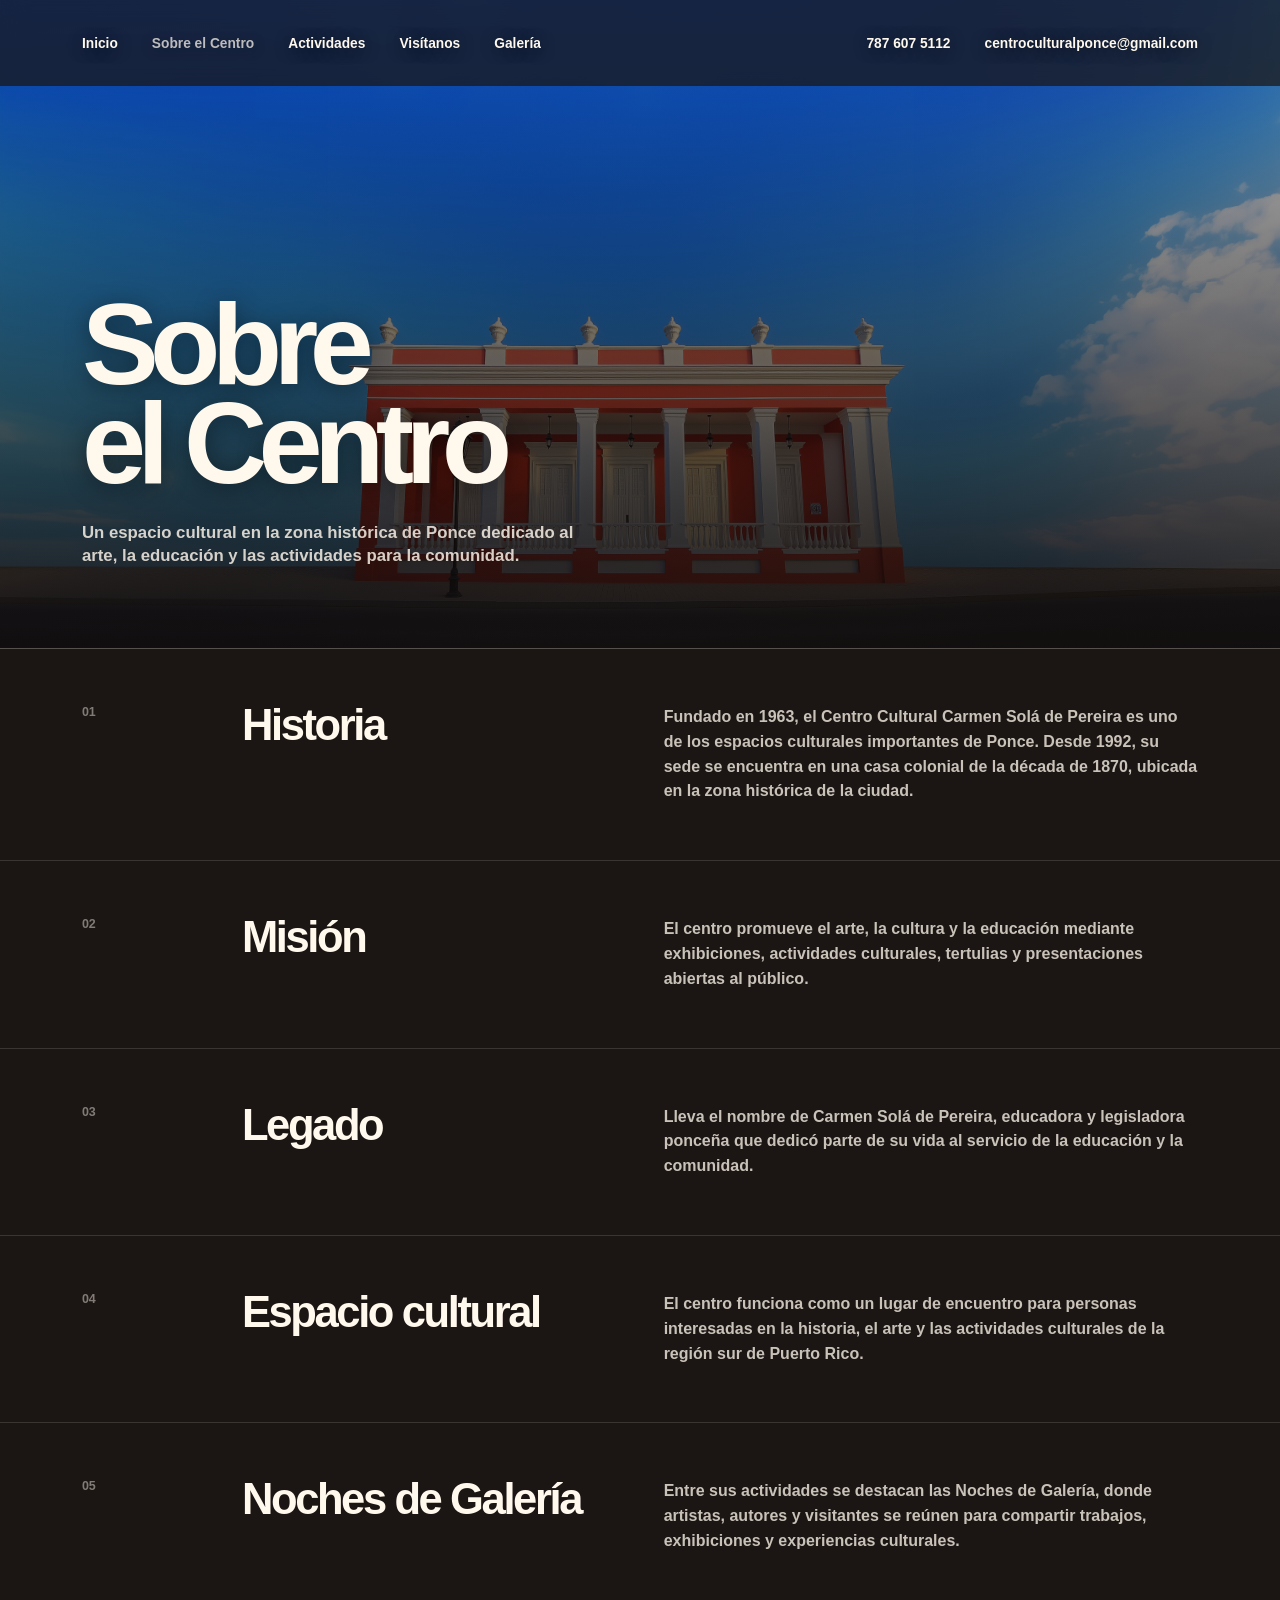
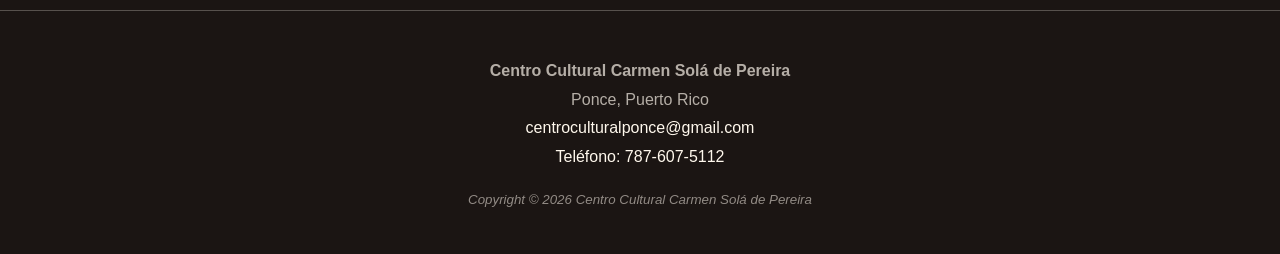
==== propuesta/historia.html @ 2a44984f "Add files via upload" ====
<!DOCTYPE html>
<!-- Nombre: Radamés Padilla -->
<!-- Fecha: 4/19/26 -->
<!-- Descripción: Página sobre el Centro Cultural Carmen Solá de Pereira. -->
<html lang="es">

<head>
    <meta charset="utf-8">
    <meta name="viewport" content="width=device-width, initial-scale=1">
    <title>Sobre el Centro | Centro Cultural Carmen Solá de Pereira</title>
    <link rel="stylesheet" href="config.css">
</head>

<body class="pagina-secundaria">
    <header>
        <nav class="menu-izquierdo" aria-label="Navegación principal">
            <a href="index.html">Inicio</a>
            <a href="historia.html" class="active">Sobre el Centro</a>
            <a href="actividades.html">Actividades</a>
            <a href="visitanos.html">Visítanos</a>
            <a href="galeria.html">Galería</a>
        </nav>

        <div class="nombre-header">
            Centro Cultural Carmen Solá de Pereira
        </div>

        <div class="menu-derecho">
            <a href="tel:+17876075112">787 607 5112</a>
            <a href="mailto:centroculturalponce@gmail.com">centroculturalponce@gmail.com</a>
        </div>

        <button class="boton-menu" id="boton-menu" aria-label="Abrir menú">
            Menu
        </button>

        <div class="menu-movil" id="menu-movil">
            <a href="index.html">Inicio</a>
            <a href="historia.html">Sobre el Centro</a>
            <a href="actividades.html">Actividades</a>
            <a href="visitanos.html">Visítanos</a>
            <a href="galeria.html">Galería</a>
            <a href="contacto.html">Contacto</a>
        </div>
    </header>

    <main>
        <section class="pagina-hero">
            <h1>Sobre<br>el Centro</h1>

            <p>
                Un espacio cultural en la zona histórica de Ponce dedicado al arte,
                la educación y las actividades para la comunidad.
            </p>
        </section>

        <section class="contenido-historia">
            <article class="bloque-historia">
                <span>01</span>
                <h2>Historia</h2>
                <p>
                    Fundado en 1963, el Centro Cultural Carmen Solá de Pereira es uno de los espacios culturales
                    importantes de Ponce. Desde 1992, su sede se encuentra en una casa colonial de la década de 1870,
                    ubicada en la zona histórica de la ciudad.
                </p>
            </article>

            <article class="bloque-historia">
                <span>02</span>
                <h2>Misión</h2>
                <p>
                    El centro promueve el arte, la cultura y la educación mediante exhibiciones, actividades culturales,
                    tertulias y presentaciones abiertas al público.
                </p>
            </article>

            <article class="bloque-historia">
                <span>03</span>
                <h2>Legado</h2>
                <p>
                    Lleva el nombre de Carmen Solá de Pereira, educadora y legisladora ponceña que dedicó parte de su
                    vida al servicio de la educación y la comunidad.
                </p>
            </article>

            <article class="bloque-historia">
                <span>04</span>
                <h2>Espacio cultural</h2>
                <p>
                    El centro funciona como un lugar de encuentro para personas interesadas en la historia, el arte y
                    las actividades culturales de la región sur de Puerto Rico.
                </p>
            </article>

            <article class="bloque-historia">
                <span>05</span>
                <h2>Noches de Galería</h2>
                <p>
                    Entre sus actividades se destacan las Noches de Galería, donde artistas, autores y visitantes se
                    reúnen para compartir trabajos, exhibiciones y experiencias culturales.
                </p>
            </article>
        </section>
    </main>

    <footer class="footer-interior">
        <address>
            <strong>Centro Cultural Carmen Solá de Pereira</strong><br>
            Ponce, Puerto Rico<br>
            <a href="mailto:centroculturalponce@gmail.com">centroculturalponce@gmail.com</a><br>
            <a href="tel:+17876075112">Teléfono: 787-607-5112</a>
        </address>

        <small><i>Copyright &copy; 2026 Centro Cultural Carmen Solá de Pereira</i></small>
    </footer>

    <script>
        const botonMenu = document.getElementById("boton-menu");
        const menuMovil = document.getElementById("menu-movil");

        botonMenu.addEventListener("click", function () {
            menuMovil.classList.toggle("abierto");

            if (menuMovil.classList.contains("abierto")) {
                botonMenu.textContent = "Cerrar";
                botonMenu.setAttribute("aria-label", "Cerrar menú");
            } else {
                botonMenu.textContent = "Menu";
                botonMenu.setAttribute("aria-label", "Abrir menú");
            }
        });
    </script>
</body>

</html>
---- propuesta/config.css ----
html {
    width: 100%;
    min-height: 100%;
    margin: 0;
    overflow-x: hidden;
}

body {
    width: 100%;
    min-height: 100%;
    margin: 0;
    font-family: Arial, Helvetica, sans-serif;
    color: #fff8ed;
    background: #1b1513;
    overflow-x: hidden;
}

body:not(.pagina-secundaria) {
    height: 100%;
    overflow: hidden;
}

* {
    box-sizing: border-box;
}

/* HEADER */

header {
    position: fixed;
    top: 0;
    left: 0;
    z-index: 20;
    width: 100%;
    height: 86px;
    display: flex;
    align-items: center;
    justify-content: space-between;
    padding: 0 6.4%;
    background: transparent;
}

.menu-izquierdo,
.menu-derecho {
    display: flex;
    align-items: center;
    gap: 34px;
}

header a {
    color: #fff8ed;
    font-size: 0.86rem;
    font-weight: 900;
    text-decoration: none;
    text-shadow: 0 2px 14px rgba(0, 0, 0, 0.55);
}

header a:hover,
header a.active {
    opacity: 0.72;
}

/* Nombre del centro */
.nombre-header {
    display: none;
}

.boton-menu {
    display: none;
}

.menu-movil {
    display: none;
}

/* HERO INDEX */

.hero {
    position: relative;
    width: 100vw;
    height: 100vh;
    overflow: hidden;

    background-image:
        linear-gradient(to right,
            rgba(15, 11, 10, 0.48),
            rgba(15, 11, 10, 0.08),
            rgba(15, 11, 10, 0.55)),
        linear-gradient(to bottom,
            rgba(15, 11, 10, 0.15),
            rgba(15, 11, 10, 0.12)),
        url("assets/centrotest.png");

    background-repeat: no-repeat;
    background-size: cover;
    background-position: center center;
}

/* TÍTULOS GRANDES */

.titulo-izquierdo,
.titulo-derecho {
    position: absolute;
    z-index: 5;
}

.titulo-izquierdo {
    top: 22%;
    left: 6.3%;
    max-width: 58vw;
}

.titulo-derecho {
    right: 5.8%;
    bottom: 23%;
}

.titulo-izquierdo h1,
.titulo-derecho h2 {
    margin: 0;
    font-size: clamp(4.8rem, 8.3vw, 9rem);
    font-weight: 900;
    line-height: 0.86;
    letter-spacing: -0.075em;
    color: #fff8ed;
    text-shadow: 0 4px 24px rgba(0, 0, 0, 0.42);
}

.titulo-izquierdo h1 {
    font-size: clamp(3.4rem, 6.2vw, 7rem);
}

/* TEXTO INFERIOR IZQUIERDO */

.info-izquierda {
    position: absolute;
    left: 6.3%;
    bottom: 10.5%;
    z-index: 5;
    max-width: 330px;
}

.info-izquierda h3 {
    margin: 0;
    font-size: clamp(1.5rem, 2vw, 2rem);
    font-weight: 900;
    line-height: 0.95;
    color: #fff8ed;
    text-shadow: 0 3px 18px rgba(0, 0, 0, 0.48);
}

.linea-corta {
    width: 34px;
    height: 2px;
    margin: 28px 0 24px;
    background: #fff8ed;
}

.info-izquierda p {
    margin: 0;
    font-size: 0.92rem;
    font-weight: 800;
    line-height: 1.32;
    color: #fff8ed;
    text-shadow: 0 3px 18px rgba(0, 0, 0, 0.52);
}

/* TEXTO CENTRAL */

.centro-logo {
    position: absolute;
    top: 52%;
    left: 50%;
    z-index: 4;
    transform: translate(-50%, -50%);
    width: 100%;
    text-align: center;
    font-size: clamp(1.6rem, 2.4vw, 2.6rem);
    font-weight: 400;
    letter-spacing: 0.06em;
    color: rgba(255, 248, 237, 0.78);
    text-shadow: 0 3px 18px rgba(0, 0, 0, 0.36);
}

/* BOTÓN */

.boton-hero {
    position: absolute;
    left: 50%;
    bottom: 4.6%;
    z-index: 6;
    transform: translateX(-50%);
    padding: 15px 31px;
    font-size: 0.92rem;
    font-weight: 900;
    color: #241b19;
    background: #fff8ed;
    border-radius: 999px;
    text-decoration: none;
    box-shadow: 0 8px 28px rgba(0, 0, 0, 0.32);
    white-space: nowrap;
}

.boton-hero:hover {
    background: #e8dbc3;
}

/* PARTE INFERIOR DERECHA */

.scroll-falso {
    position: absolute;
    right: 23%;
    bottom: 9%;
    z-index: 5;
    display: flex;
    align-items: center;
    gap: 12px;
}

.scroll-falso::before {
    content: "";
    position: absolute;
    top: -26px;
    left: 0;
    width: 345px;
    height: 1px;
    background: rgba(255, 248, 237, 0.82);
}

.scroll-falso span {
    font-size: 1.2rem;
    font-weight: 900;
}

.scroll-falso p,
.texto-final {
    margin: 0;
    font-size: 0.72rem;
    font-weight: 900;
    letter-spacing: 0.02em;
    color: #fff8ed;
    text-shadow: 0 3px 14px rgba(0, 0, 0, 0.5);
}

.texto-final {
    position: absolute;
    right: 6%;
    bottom: 9%;
    z-index: 5;
}

/* PÁGINAS INTERIORES */

body.pagina-secundaria {
    height: auto;
    min-height: 100%;
    overflow-x: hidden;
    overflow-y: auto;
    background: #1b1513;
}

body.pagina-secundaria header {
    background: rgba(27, 21, 19, 0.72);
    backdrop-filter: blur(12px);
}

body.pagina-secundaria main {
    min-height: 100vh;
}

.pagina-hero {
    min-height: 72vh;
    padding: 150px 6.4% 80px;
    display: flex;
    flex-direction: column;
    justify-content: flex-end;

    background-image:
        linear-gradient(to bottom,
            rgba(15, 11, 10, 0.25),
            rgba(15, 11, 10, 0.92)),
        url("assets/centrotest.png");

    background-repeat: no-repeat;
    background-size: cover;
    background-position: center center;
}

.etiqueta-pagina {
    margin: 0 0 18px;
    font-size: 0.8rem;
    font-weight: 900;
    letter-spacing: 0.16em;
    text-transform: uppercase;
    color: rgba(255, 248, 237, 0.72);
}

.pagina-hero h1 {
    max-width: 900px;
    margin: 0;
    font-size: clamp(4rem, 9vw, 9rem);
    font-weight: 900;
    line-height: 0.86;
    letter-spacing: -0.075em;
    color: #fff8ed;
    text-shadow: 0 4px 24px rgba(0, 0, 0, 0.42);
}

.pagina-hero p {
    max-width: 520px;
    margin: 28px 0 0;
    font-size: 1.05rem;
    font-weight: 700;
    line-height: 1.4;
    color: rgba(255, 248, 237, 0.82);
}

/* CONTENIDO HISTORIA */

.contenido-historia {
    display: grid;
    grid-template-columns: 1fr;
    gap: 1px;
    background: rgba(255, 248, 237, 0.14);
    border-top: 1px solid rgba(255, 248, 237, 0.14);
    border-bottom: 1px solid rgba(255, 248, 237, 0.14);
}

.bloque-historia {
    display: grid;
    grid-template-columns: 120px 1fr 1.4fr;
    gap: 40px;
    padding: 56px 6.4%;
    background: #1b1513;
}

.bloque-historia span {
    font-size: 0.78rem;
    font-weight: 900;
    color: rgba(255, 248, 237, 0.45);
}

.bloque-historia h2 {
    margin: 0;
    font-size: clamp(2rem, 3.4vw, 4rem);
    font-weight: 900;
    line-height: 0.92;
    letter-spacing: -0.055em;
    color: #fff8ed;
}

.bloque-historia p {
    max-width: 650px;
    margin: 0;
    font-size: 1rem;
    font-weight: 650;
    line-height: 1.55;
    color: rgba(255, 248, 237, 0.76);
}

/* FOOTER */

.footer-interior {
    padding: 46px 6.4%;
    text-align: center;
    color: rgba(255, 248, 237, 0.68);
    background: #1b1513;
}

.footer-interior address {
    margin-bottom: 18px;
    font-style: normal;
    line-height: 1.8;
}

.footer-interior a {
    color: #fff8ed;
    text-decoration: none;
}

.footer-interior a:hover {
    opacity: 0.72;
}

.footer-interior small {
    color: rgba(255, 248, 237, 0.52);
}

/* TABLET */

@media (max-width: 1024px) {
    header {
        height: 76px;
        padding: 0 6%;
        justify-content: flex-end;
    }

    .menu-izquierdo,
    .menu-derecho {
        display: none;
    }

    body.pagina-secundaria .nombre-header {
        display: block;
        position: absolute;
        left: 6%;
        transform: none;
        max-width: 55vw;
        text-align: left;
        font-size: 0.72rem;
        font-weight: 900;
        line-height: 1.1;
        letter-spacing: 0.04em;
        text-transform: uppercase;
        color: #fff8ed;
        text-shadow: 0 2px 14px rgba(0, 0, 0, 0.55);
        white-space: normal;
        z-index: 25;
    }

    .boton-menu {
        display: flex;
        align-items: center;
        justify-content: center;
        width: auto;
        min-width: 76px;
        height: 48px;
        padding: 0 18px;
        font-size: 0.78rem;
        font-weight: 900;
        letter-spacing: 0.04em;
        text-transform: uppercase;
        color: #fff8ed;
        background: rgba(35, 26, 25, 0.32);
        border: 1px solid rgba(255, 248, 237, 0.25);
        border-radius: 999px;
        cursor: pointer;
        backdrop-filter: blur(8px);
    }

    .menu-movil {
        position: absolute;
        top: 76px;
        right: 6%;
        z-index: 30;
        width: 230px;
        padding: 18px;
        display: none;
        flex-direction: column;
        gap: 14px;
        background: rgba(35, 26, 25, 0.86);
        border: 1px solid rgba(255, 248, 237, 0.22);
        border-radius: 18px;
        backdrop-filter: blur(12px);
        box-shadow: 0 12px 32px rgba(0, 0, 0, 0.35);
    }

    .menu-movil a {
        color: #fff8ed;
        font-size: 0.9rem;
        font-weight: 800;
        text-decoration: none;
    }

    .menu-movil a:hover {
        opacity: 0.72;
    }

    .menu-movil.abierto {
        display: flex;
    }

    .hero {
        height: 100vh;
        min-height: 760px;
        background-size: cover;
        background-position: center center;
    }

    .titulo-izquierdo {
        top: 18%;
        left: 7%;
        max-width: 72vw;
    }

    .titulo-derecho {
        right: 6%;
        bottom: 29%;
    }

    .titulo-izquierdo h1 {
        font-size: clamp(2.9rem, 7.2vw, 5.8rem);
        line-height: 0.88;
        letter-spacing: -0.065em;
    }

    .titulo-derecho h2 {
        font-size: clamp(4.2rem, 10vw, 7.2rem);
        line-height: 0.86;
        letter-spacing: -0.075em;
    }

    .info-izquierda,
    .scroll-falso,
    .texto-final {
        display: none;
    }

    .centro-logo {
        top: 50%;
        font-size: clamp(1.5rem, 3vw, 2.2rem);
    }

    .boton-hero {
        bottom: 5%;
        padding: 14px 28px;
        font-size: 0.9rem;
    }

    .pagina-hero {
        min-height: 68vh;
        padding: 130px 6% 70px;
    }

    .bloque-historia {
        grid-template-columns: 80px 1fr;
        gap: 28px;
        padding: 48px 6%;
    }

    .bloque-historia p {
        grid-column: 2;
    }
}

/* MOBILE */

@media (max-width: 768px) {
    header {
        height: 74px;
        padding: 0 6%;
        justify-content: flex-end;
    }

    body.pagina-secundaria .nombre-header {
        max-width: 56vw;
        font-size: 0.66rem;
        line-height: 1.1;
    }

    .boton-menu {
        min-width: 72px;
        height: 46px;
        padding: 0 16px;
        font-size: 0.74rem;
        border-radius: 999px;
    }

    .menu-movil {
        top: 74px;
        right: 6%;
        width: 220px;
    }

    .hero {
        height: 100vh;
        min-height: 100vh;
        background-size: cover;
        background-position: center center;
    }

    .titulo-izquierdo {
        top: 16%;
        left: 6%;
        max-width: 86vw;
    }

    .titulo-derecho {
        right: 5%;
        bottom: 27%;
        text-align: right;
    }

    .titulo-izquierdo h1 {
        font-size: clamp(2.1rem, 10.5vw, 4.4rem);
        line-height: 0.9;
        letter-spacing: -0.055em;
    }

    .titulo-derecho h2 {
        font-size: clamp(4rem, 16vw, 6.4rem);
        line-height: 0.86;
        letter-spacing: -0.075em;
    }

    .centro-logo {
        top: 49%;
        left: 50%;
        width: 100%;
        text-align: center;
        font-size: clamp(1.5rem, 7vw, 2.2rem);
        color: rgba(255, 248, 237, 0.78);
    }

    .boton-hero {
        bottom: 5%;
        padding: 14px 28px;
        font-size: 0.95rem;
    }

    .info-izquierda,
    .scroll-falso,
    .texto-final {
        display: none;
    }

    .pagina-hero {
        min-height: 62vh;
        padding: 110px 6% 56px;
    }

    .pagina-hero h1 {
        font-size: clamp(3.2rem, 15vw, 6rem);
    }

    .pagina-hero p {
        font-size: 0.95rem;
    }

    .bloque-historia {
        grid-template-columns: 1fr;
        gap: 14px;
        padding: 38px 6%;
    }

    .bloque-historia p {
        grid-column: auto;
        font-size: 0.92rem;
    }

    .bloque-historia h2 {
        font-size: clamp(2rem, 11vw, 3.4rem);
    }
}

/* MOBILE PEQUEÑO */

@media (max-width: 480px) {
    header {
        height: 70px;
        padding: 0 7%;
    }

    body.pagina-secundaria .nombre-header {
        max-width: 56vw;
        font-size: 0.6rem;
    }

    .boton-menu {
        min-width: 68px;
        height: 44px;
        padding: 0 14px;
        font-size: 0.7rem;
        border-radius: 999px;
    }

    .menu-movil {
        top: 70px;
        right: 7%;
        width: 210px;
    }

    .hero {
        background-size: cover;
        background-position: center center;
    }

    .titulo-izquierdo {
        top: 15%;
        left: 6%;
        max-width: 88vw;
    }

    .titulo-derecho {
        right: 5%;
        bottom: 28%;
    }

    .titulo-izquierdo h1 {
        font-size: clamp(1.75rem, 9.6vw, 3.4rem);
        line-height: 0.92;
        letter-spacing: -0.045em;
    }

    .titulo-derecho h2 {
        font-size: clamp(3.4rem, 16vw, 5.2rem);
        line-height: 0.86;
    }

    .centro-logo {
        top: 49%;
        font-size: clamp(1.25rem, 7vw, 1.9rem);
    }

    .boton-hero {
        bottom: 5%;
        padding: 13px 25px;
        font-size: 0.86rem;
    }

    .pagina-hero {
        min-height: 58vh;
        padding: 100px 7% 48px;
    }

    .pagina-hero h1 {
        font-size: clamp(2.7rem, 14vw, 4.5rem);
    }

    .contenido-historia {
        gap: 0;
    }

    .bloque-historia {
        padding: 34px 7%;
    }
}

/* MAPA / VISÍTANOS */

.bloque-mapa {
    align-items: start;
}

.contenedor-mapa {
    width: 100%;
    max-width: 720px;
}

.mapa-centro {
    width: 100%;
    height: 360px;
    display: block;
    border: 0;
    border-radius: 18px;
    filter: grayscale(0.2) contrast(1.05);
}

.enlace-mapa {
    display: inline-block;
    margin-top: 16px;
    color: #fff8ed;
    font-weight: 800;
    text-decoration: none;
}

.enlace-mapa:hover {
    opacity: 0.72;
}

.bloque-historia p a {
    color: #fff8ed;
    font-weight: 800;
    text-decoration: underline;
    text-underline-offset: 4px;
}

@media (max-width: 768px) {
    .mapa-centro {
        height: 300px;
        border-radius: 14px;
    }
}

@media (max-width: 480px) {
    .mapa-centro {
        height: 260px;
    }
}
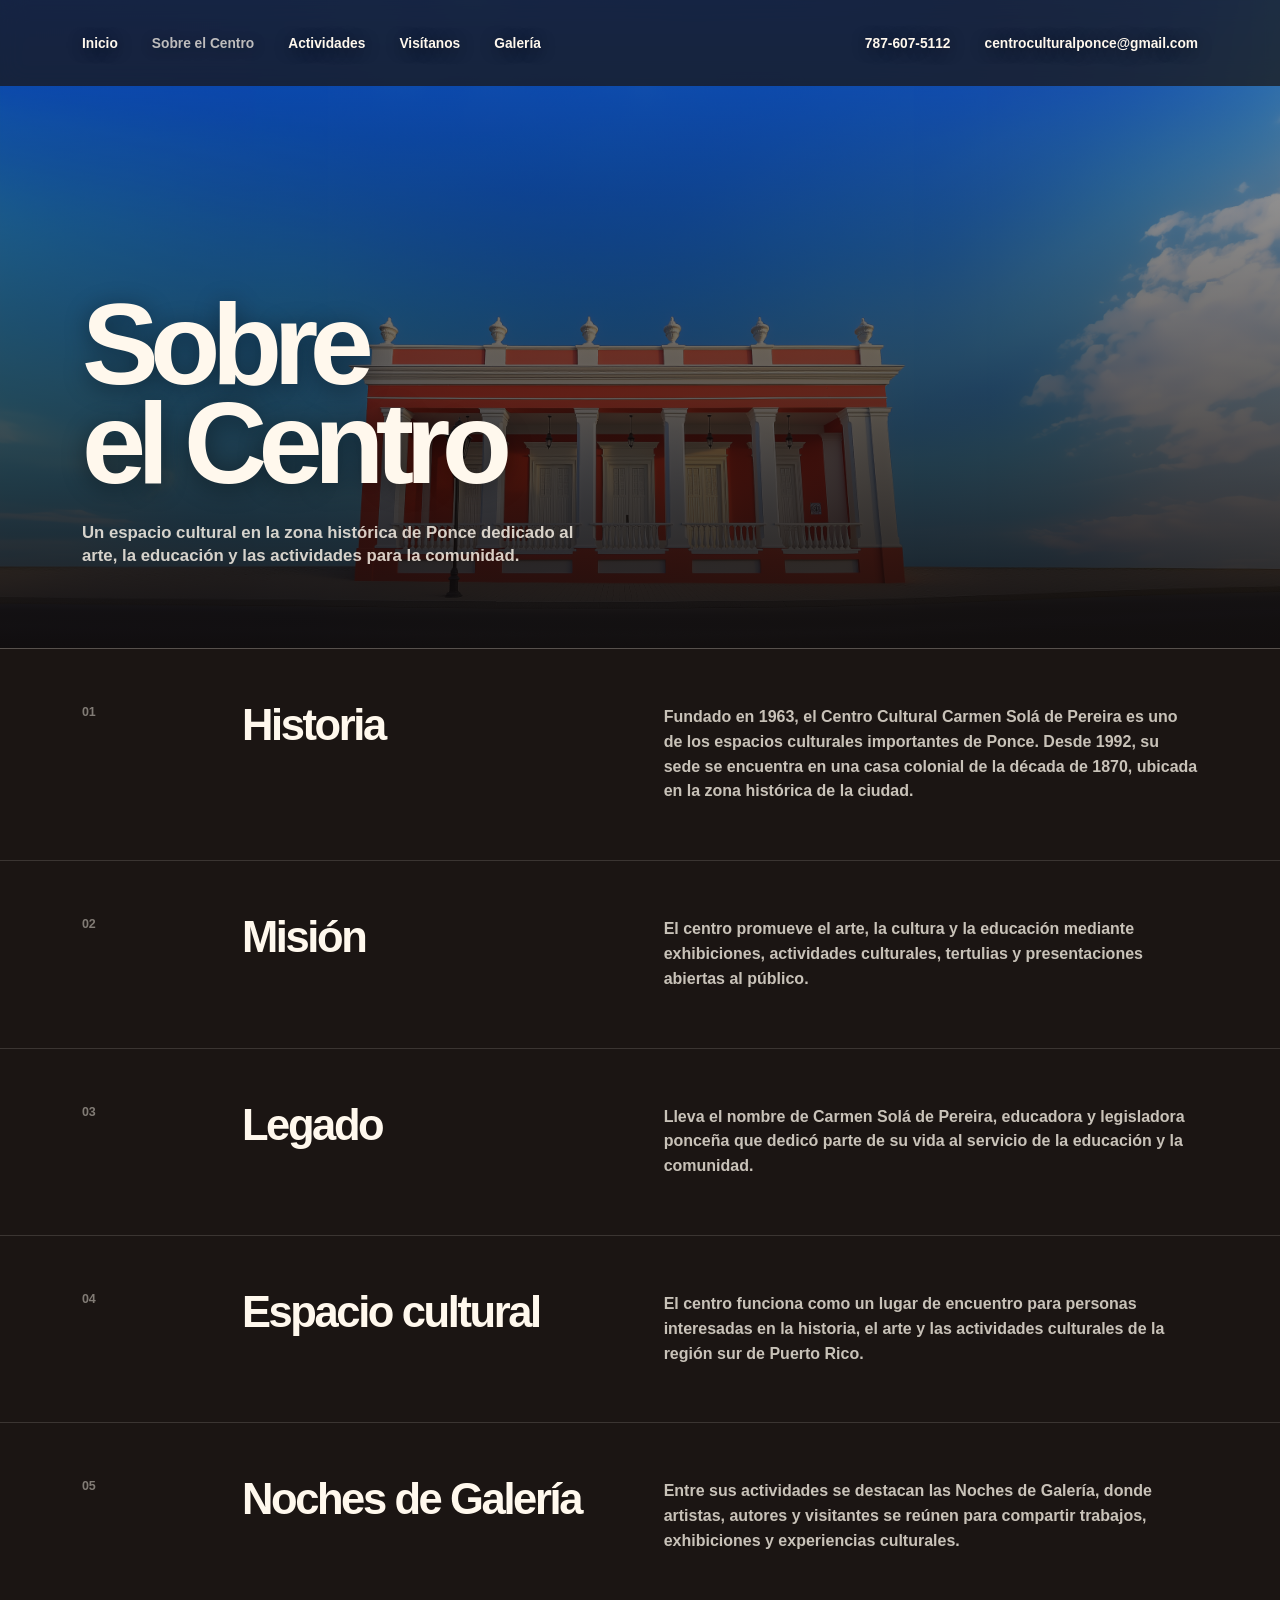
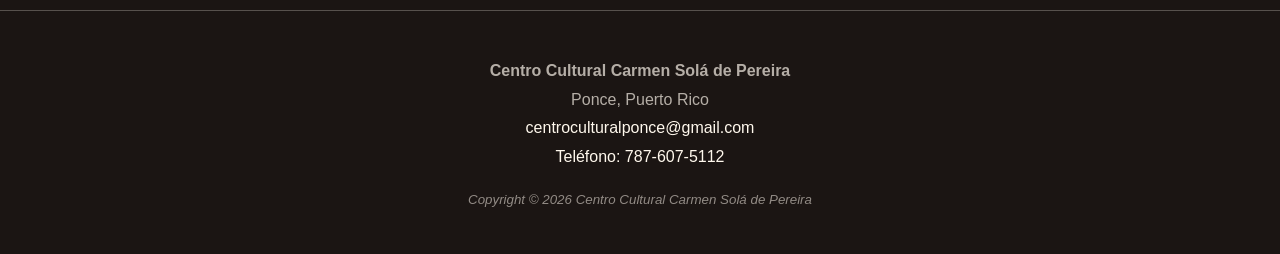
==== commit 81d072b2: "Format phone number in historia.html" ====
--- a/propuesta/historia.html
+++ b/propuesta/historia.html
@@ -26,7 +26,7 @@
         </div>
 
         <div class="menu-derecho">
-            <a href="tel:+17876075112">787 607 5112</a>
+            <a href="tel:+17876075112">787-607-5112</a>
             <a href="mailto:centroculturalponce@gmail.com">centroculturalponce@gmail.com</a>
         </div>
 
@@ -132,4 +132,4 @@
     </script>
 </body>
 
-</html>+</html>
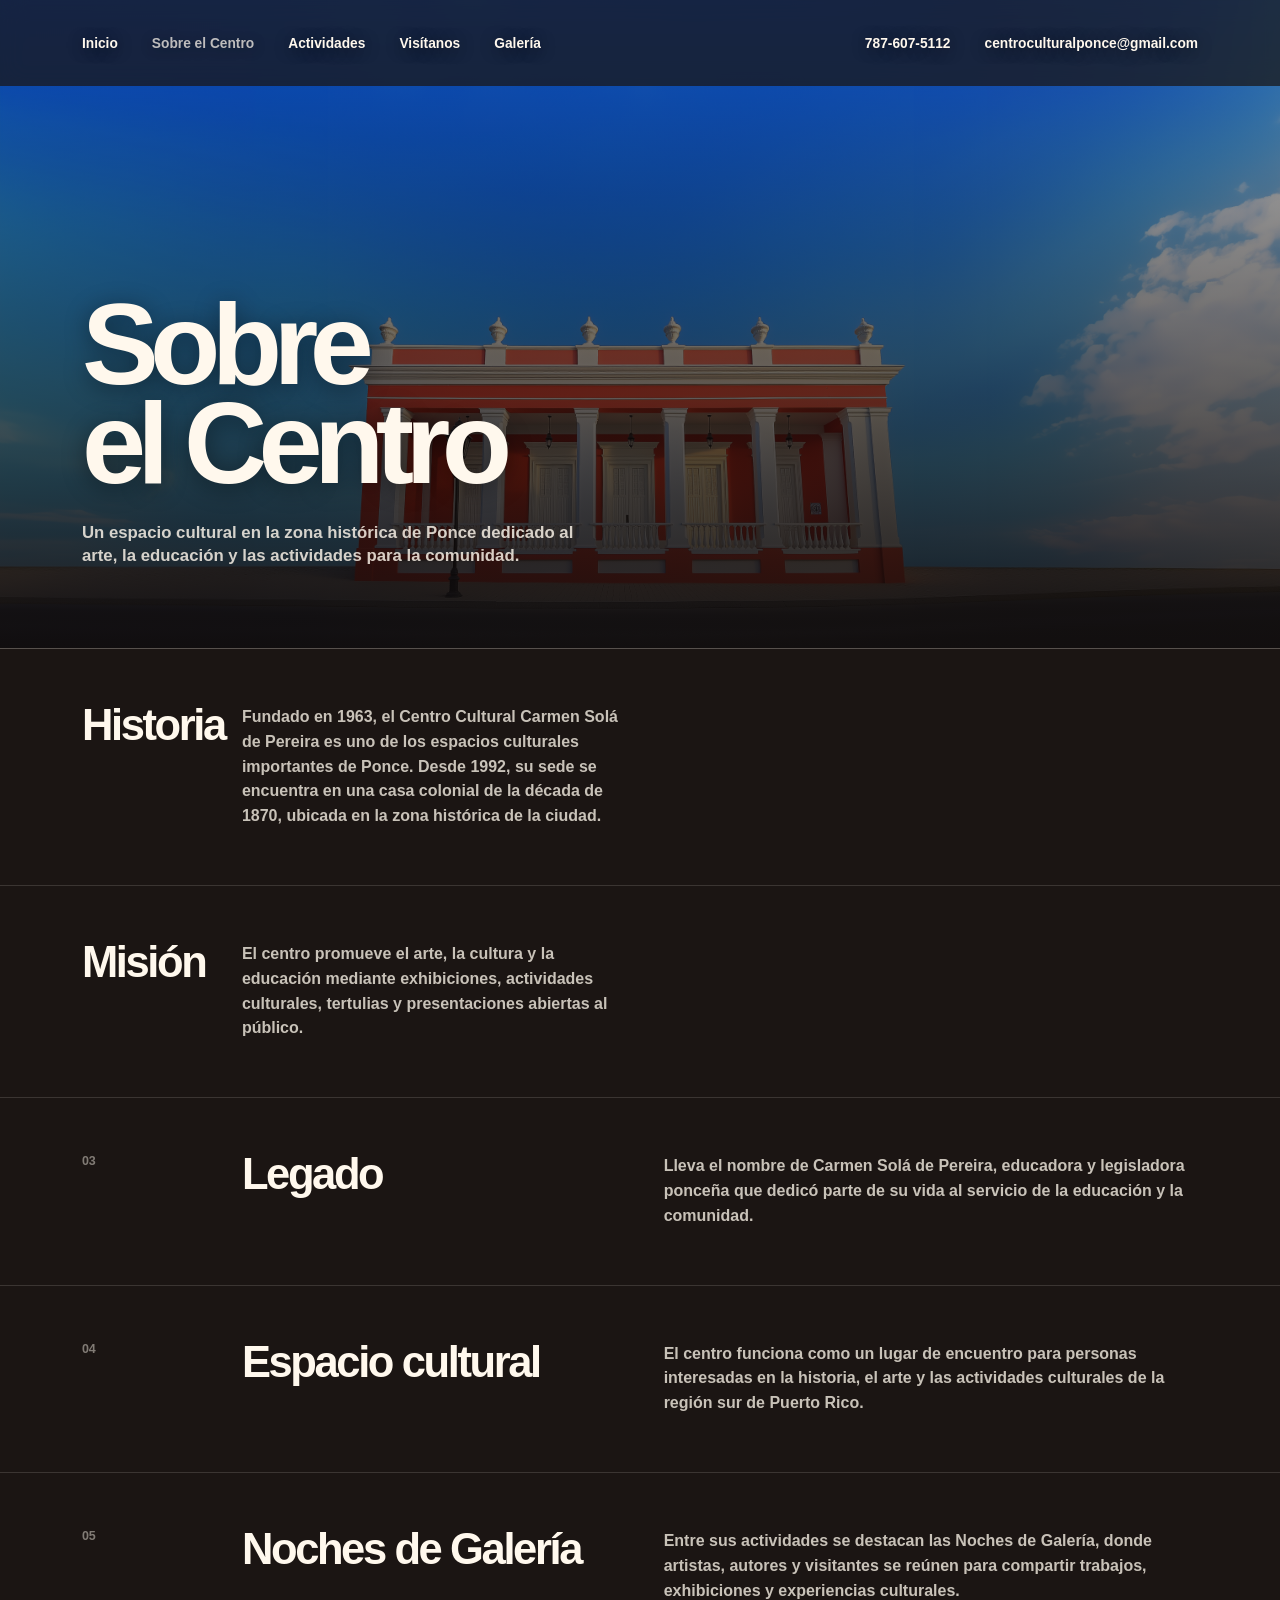
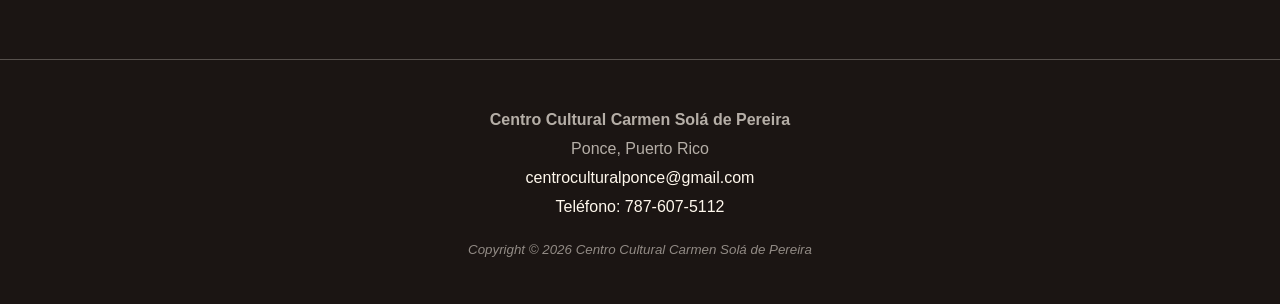
==== commit 1fc8b7e6: "Remove section numbers from historia.html Removed section numbers from history articles." ====
--- a/propuesta/historia.html
+++ b/propuesta/historia.html
@@ -56,7 +56,6 @@
 
         <section class="contenido-historia">
             <article class="bloque-historia">
-                <span>01</span>
                 <h2>Historia</h2>
                 <p>
                     Fundado en 1963, el Centro Cultural Carmen Solá de Pereira es uno de los espacios culturales
@@ -66,7 +65,6 @@
             </article>
 
             <article class="bloque-historia">
-                <span>02</span>
                 <h2>Misión</h2>
                 <p>
                     El centro promueve el arte, la cultura y la educación mediante exhibiciones, actividades culturales,
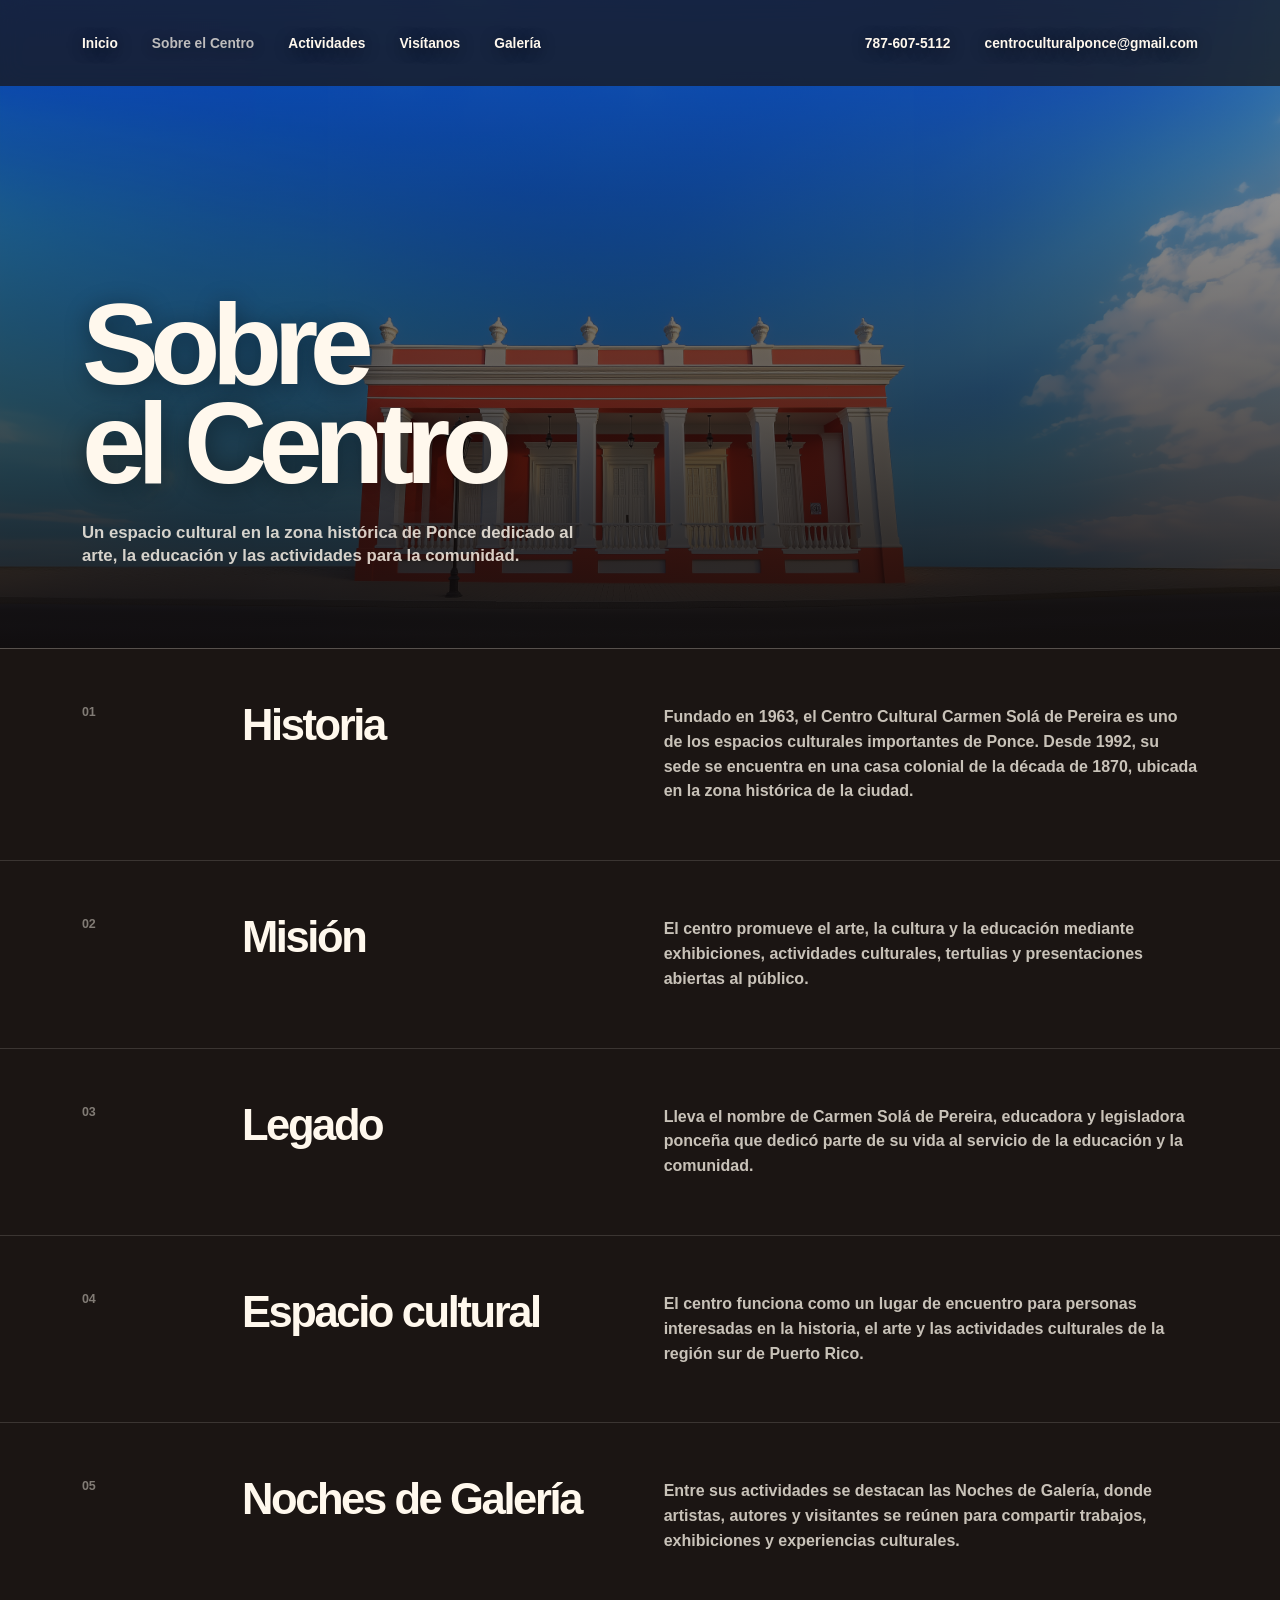
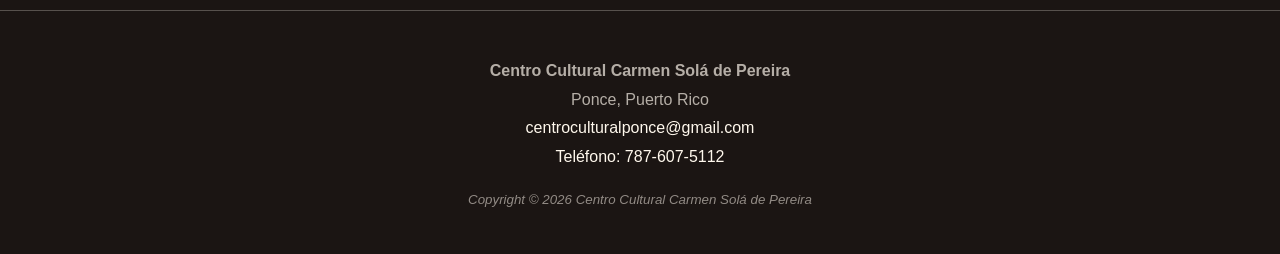
==== commit 67753859: "Add section numbers to history articles" ====
--- a/propuesta/historia.html
+++ b/propuesta/historia.html
@@ -56,6 +56,7 @@
 
         <section class="contenido-historia">
             <article class="bloque-historia">
+                <span>01</span>
                 <h2>Historia</h2>
                 <p>
                     Fundado en 1963, el Centro Cultural Carmen Solá de Pereira es uno de los espacios culturales
@@ -65,6 +66,7 @@
             </article>
 
             <article class="bloque-historia">
+                <span>02</span>
                 <h2>Misión</h2>
                 <p>
                     El centro promueve el arte, la cultura y la educación mediante exhibiciones, actividades culturales,
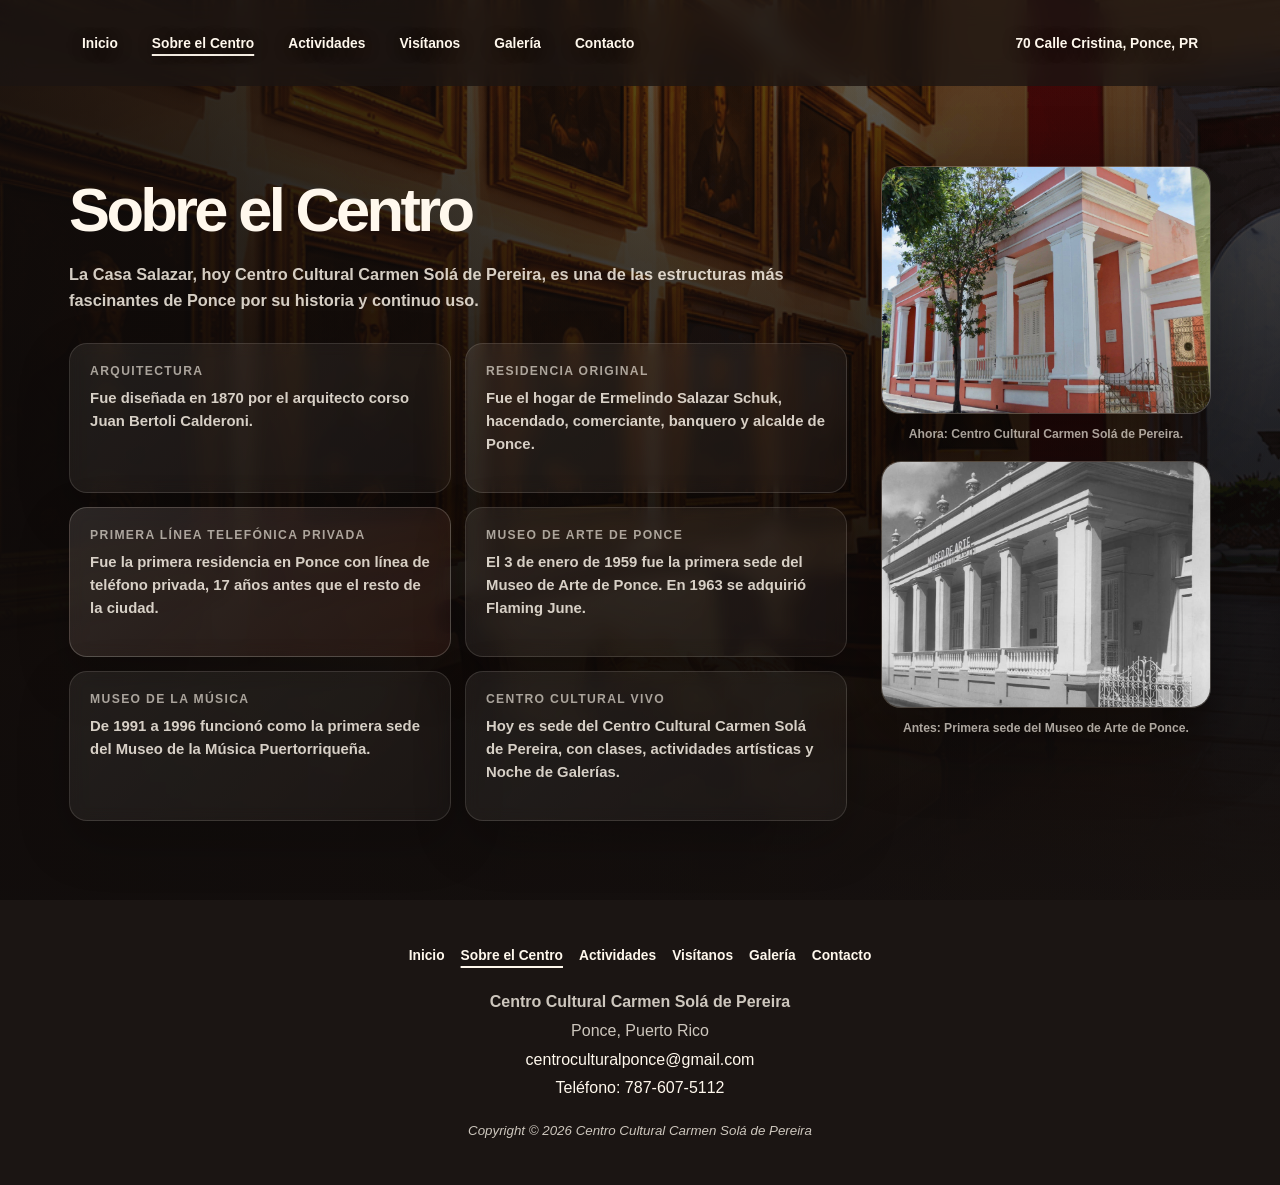
==== commit 968d0b97: "Add files via upload" ====
--- a/propuesta/historia.html
+++ b/propuesta/historia.html
@@ -1,120 +1,214 @@
 <!DOCTYPE html>
 <!-- Nombre: Radamés Padilla -->
-<!-- Fecha: 4/19/26 -->
-<!-- Descripción: Página sobre el Centro Cultural Carmen Solá de Pereira. -->
+<!-- Número de estudiante: 801105420 -->
+<!-- Fecha: 5/26/2026 -->
+<!-- Descripción: Proj. Final. -->
 <html lang="es">
 
 <head>
     <meta charset="utf-8">
-    <meta name="viewport" content="width=device-width, initial-scale=1">
+    <meta content="width=device-width, initial-scale=1" name="viewport">
     <title>Sobre el Centro | Centro Cultural Carmen Solá de Pereira</title>
-    <link rel="stylesheet" href="config.css">
+    <link href="assets/favicon.ico" rel="icon" sizes="any">
+    <link href="config.css" rel="stylesheet">
 </head>
 
-<body class="pagina-secundaria">
+<body class="pagina-secundaria pagina-entra pagina-historia"><a class="skip-link" href="#contenido-principal">Saltar al
+        contenido principal</a>
     <header>
-        <nav class="menu-izquierdo" aria-label="Navegación principal">
-            <a href="index.html">Inicio</a>
-            <a href="historia.html" class="active">Sobre el Centro</a>
-            <a href="actividades.html">Actividades</a>
-            <a href="visitanos.html">Visítanos</a>
-            <a href="galeria.html">Galería</a>
+        <nav aria-label="Navegación principal" class="menu-izquierdo">
+            <ul>
+                <li><a href="index.html?home=1">Inicio</a></li>
+                <li><a href="historia.html" class="active" aria-current="page">Sobre el Centro</a></li>
+                <li><a href="actividades.html">Actividades</a></li>
+                <li><a href="visitanos.html">Visítanos</a></li>
+                <li><a href="galeria.html">Galería</a></li>
+                <li><a href="contacto.html">Contacto</a></li>
+            </ul>
         </nav>
-
-        <div class="nombre-header">
+        <a class="nombre-header" href="index.html?home=1">
             Centro Cultural Carmen Solá de Pereira
+        </a>
+        <div class="menu-derecho menu-marca">
+            <a href="https://www.google.com/maps/search/?api=1&amp;query=70+Calle+Cristina+Ponce+Puerto+Rico+00730"
+                rel="noopener noreferrer" target="_blank" title="Abrir ubicación del centro en Google Maps">
+                70 Calle Cristina, Ponce, PR
+            </a>
         </div>
-
-        <div class="menu-derecho">
-            <a href="tel:+17876075112">787-607-5112</a>
-            <a href="mailto:centroculturalponce@gmail.com">centroculturalponce@gmail.com</a>
-        </div>
-
-        <button class="boton-menu" id="boton-menu" aria-label="Abrir menú">
-            Menu
+        <button aria-controls="menu-movil" aria-expanded="false" aria-label="Abrir menú" class="boton-menu"
+            id="boton-menu">
+            Menú
         </button>
-
-        <div class="menu-movil" id="menu-movil">
-            <a href="index.html">Inicio</a>
-            <a href="historia.html">Sobre el Centro</a>
-            <a href="actividades.html">Actividades</a>
-            <a href="visitanos.html">Visítanos</a>
-            <a href="galeria.html">Galería</a>
-            <a href="contacto.html">Contacto</a>
+        <div aria-label="Navegación móvil" class="menu-movil" id="menu-movil" role="navigation">
+            <ul>
+                <li><a href="index.html?home=1">Inicio</a></li>
+                <li><a href="historia.html" class="active" aria-current="page">Sobre el Centro</a></li>
+                <li><a href="actividades.html">Actividades</a></li>
+                <li><a href="visitanos.html">Visítanos</a></li>
+                <li><a href="galeria.html">Galería</a></li>
+                <li><a href="contacto.html">Contacto</a></li>
+            </ul>
         </div>
     </header>
-
-    <main>
-        <section class="pagina-hero">
-            <h1>Sobre<br>el Centro</h1>
-
-            <p>
-                Un espacio cultural en la zona histórica de Ponce dedicado al arte,
-                la educación y las actividades para la comunidad.
-            </p>
+    <main id="contenido-principal" tabindex="-1">
+        <section class="pagina-hero hero-sobre">
+            <div class="contenido-hero-interior">
+                <p class="etiqueta-pagina">Sobre el Centro</p>
+                <h1>Sobre<br>el Centro</h1>
+                <p>
+                    Un espacio cultural en la zona histórica de Ponce dedicado al arte,
+                    la educación y las actividades para la comunidad.
+                </p>
+            </div>
         </section>
-
-        <section class="contenido-historia">
-            <article class="bloque-historia">
-                <span>01</span>
-                <h2>Historia</h2>
+        <section class="casa-salazar">
+            <div class="historia-principal">
+                <p class="etiqueta-pagina"></p>
+                <h2>Sobre el Centro</h2>
                 <p>
-                    Fundado en 1963, el Centro Cultural Carmen Solá de Pereira es uno de los espacios culturales
-                    importantes de Ponce. Desde 1992, su sede se encuentra en una casa colonial de la década de 1870,
-                    ubicada en la zona histórica de la ciudad.
+                    La Casa Salazar, hoy Centro Cultural Carmen Solá de Pereira, es una de las
+                    estructuras más fascinantes de Ponce por su historia y continuo uso.
                 </p>
-            </article>
-
-            <article class="bloque-historia">
-                <span>02</span>
-                <h2>Misión</h2>
-                <p>
-                    El centro promueve el arte, la cultura y la educación mediante exhibiciones, actividades culturales,
-                    tertulias y presentaciones abiertas al público.
-                </p>
-            </article>
-
-            <article class="bloque-historia">
-                <span>03</span>
-                <h2>Legado</h2>
-                <p>
-                    Lleva el nombre de Carmen Solá de Pereira, educadora y legisladora ponceña que dedicó parte de su
-                    vida al servicio de la educación y la comunidad.
-                </p>
-            </article>
-
-            <article class="bloque-historia">
-                <span>04</span>
-                <h2>Espacio cultural</h2>
-                <p>
-                    El centro funciona como un lugar de encuentro para personas interesadas en la historia, el arte y
-                    las actividades culturales de la región sur de Puerto Rico.
-                </p>
-            </article>
-
-            <article class="bloque-historia">
-                <span>05</span>
-                <h2>Noches de Galería</h2>
-                <p>
-                    Entre sus actividades se destacan las Noches de Galería, donde artistas, autores y visitantes se
-                    reúnen para compartir trabajos, exhibiciones y experiencias culturales.
-                </p>
-            </article>
+                <div class="datos-curiosos">
+                    <article class="dato-historia">
+                        <h3>Arquitectura</h3>
+                        <p>
+                            Fue diseñada en 1870 por el arquitecto corso Juan Bertoli Calderoni.
+                        </p>
+                    </article>
+                    <article class="dato-historia">
+                        <h3>Residencia original</h3>
+                        <p>
+                            Fue el hogar de Ermelindo Salazar Schuk, hacendado, comerciante,
+                            banquero y alcalde de Ponce.
+                        </p>
+                    </article>
+                    <article class="dato-historia dato-destacado">
+                        <h3>Primera línea telefónica privada</h3>
+                        <p>
+                            Fue la primera residencia en Ponce con línea de teléfono privada,
+                            17 años antes que el resto de la ciudad.
+                        </p>
+                    </article>
+                    <article class="dato-historia">
+                        <h3>Museo de Arte de Ponce</h3>
+                        <p>
+                            El 3 de enero de 1959 fue la primera sede del Museo de Arte de Ponce.
+                            En 1963 se adquirió Flaming June.
+                        </p>
+                    </article>
+                    <article class="dato-historia">
+                        <h3>Museo de la Música</h3>
+                        <p>
+                            De 1991 a 1996 funcionó como la primera sede del Museo de la Música
+                            Puertorriqueña.
+                        </p>
+                    </article>
+                    <article class="dato-historia">
+                        <h3>Centro cultural vivo</h3>
+                        <p>
+                            Hoy es sede del Centro Cultural Carmen Solá de Pereira, con clases,
+                            actividades artísticas y Noche de Galerías.
+                        </p>
+                    </article>
+                </div>
+            </div>
+            <aside aria-label="Fotos históricas y actuales de Casa Salazar" class="galeria-antes-ahora">
+                <figure>
+                    <img alt="Casa Salazar en la actualidad" src="assets/casa-salazar-ahora.jpg">
+                    <figcaption>Ahora: Centro Cultural Carmen Solá de Pereira.</figcaption>
+                </figure>
+                <figure>
+                    <img alt="Casa Salazar cuando fue sede del Museo de Arte de Ponce"
+                        src="assets/casa-salazar-antes.jpg">
+                    <figcaption>Antes: Primera sede del Museo de Arte de Ponce.</figcaption>
+                </figure>
+            </aside>
         </section>
     </main>
-
+    <button class="boton-volver-recorrido" id="boton-volver-recorrido" type="button">
+        Volver
+    </button>
     <footer class="footer-interior">
+        <nav aria-label="Navegación secundaria" class="footer-nav">
+            <ul>
+                <li><a href="index.html?home=1">Inicio</a></li>
+                <li><a href="historia.html" class="active" aria-current="page">Sobre el Centro</a></li>
+                <li><a href="actividades.html">Actividades</a></li>
+                <li><a href="visitanos.html">Visítanos</a></li>
+                <li><a href="galeria.html">Galería</a></li>
+                <li><a href="contacto.html">Contacto</a></li>
+            </ul>
+        </nav>
         <address>
             <strong>Centro Cultural Carmen Solá de Pereira</strong><br>
             Ponce, Puerto Rico<br>
-            <a href="mailto:centroculturalponce@gmail.com">centroculturalponce@gmail.com</a><br>
-            <a href="tel:+17876075112">Teléfono: 787-607-5112</a>
+            <a href="mailto:centroculturalponce@gmail.com"
+                title="Enviar correo al Centro Cultural Carmen Solá de Pereira">centroculturalponce@gmail.com</a><br>
+            <a href="tel:+17876075112" title="Llamar al Centro Cultural Carmen Solá de Pereira">Teléfono:
+                787-607-5112</a>
         </address>
-
-        <small><i>Copyright &copy; 2026 Centro Cultural Carmen Solá de Pereira</i></small>
+        <small><i>Copyright © 2026 Centro Cultural Carmen Solá de Pereira</i></small>
     </footer>
-
+    <div class="video-transicion-regreso" id="video-transicion-regreso">
+        <video aria-hidden="true" id="video-regreso-player" muted="" playsinline="" preload="auto" tabindex="-1"
+            title="Video decorativo de transición">
+            <source src="assets/salir-sobre.mp4" type="video/mp4">
+            <track default kind="captions" label="Español" src="assets/captions/video-decorativo.vtt" srclang="es">
+            Tu navegador no soporta video HTML5.
+        </video>
+    </div>
     <script>
+        const parametros = new URLSearchParams(window.location.search);
+
+        if (parametros.get("from") === "inside") {
+            document.body.classList.add("mostrar-volver");
+        }
+
+        const botonVolverRecorrido = document.getElementById("boton-volver-recorrido");
+        const videoTransicionRegreso = document.getElementById("video-transicion-regreso");
+        const videoRegresoPlayer = document.getElementById("video-regreso-player");
+
+        function volverAlInterior() {
+            sessionStorage.setItem("volverAlInterior", "1");
+            window.location.replace("index.html");
+        }
+
+        if (botonVolverRecorrido) {
+            botonVolverRecorrido.addEventListener("click", function () {
+                if (parametros.get("from") !== "inside") {
+                    window.location.replace("index.html");
+                    return;
+                }
+
+                if (!videoTransicionRegreso || !videoRegresoPlayer) {
+                    volverAlInterior();
+                    return;
+                }
+
+                document.body.classList.add("saliendo-del-recorrido");
+
+                videoRegresoPlayer.pause();
+                videoRegresoPlayer.currentTime = 0;
+
+                videoTransicionRegreso.classList.add("activa");
+                document.body.classList.add("transicion-activa");
+
+                const playPromise = videoRegresoPlayer.play();
+
+                if (playPromise !== undefined) {
+                    playPromise.catch(function () {
+                        volverAlInterior();
+                    });
+                }
+
+                videoRegresoPlayer.onended = function () {
+                    videoRegresoPlayer.onended = null;
+                    volverAlInterior();
+                };
+            });
+        }
+
         const botonMenu = document.getElementById("boton-menu");
         const menuMovil = document.getElementById("menu-movil");
 
@@ -124,12 +218,14 @@
             if (menuMovil.classList.contains("abierto")) {
                 botonMenu.textContent = "Cerrar";
                 botonMenu.setAttribute("aria-label", "Cerrar menú");
+                botonMenu.setAttribute("aria-expanded", "true");
             } else {
-                botonMenu.textContent = "Menu";
+                botonMenu.textContent = "Menú";
                 botonMenu.setAttribute("aria-label", "Abrir menú");
+                botonMenu.setAttribute("aria-expanded", "false");
             }
         });
     </script>
 </body>
 
-</html>
+</html>
--- a/propuesta/config.css
+++ b/propuesta/config.css
@@ -3,6 +3,7 @@
     min-height: 100%;
     margin: 0;
     overflow-x: hidden;
+    scroll-behavior: smooth;
 }
 
 body {
@@ -11,26 +12,24 @@
     margin: 0;
     font-family: Arial, Helvetica, sans-serif;
     color: #fff8ed;
-    background: #1b1513;
+    background: #000;
     overflow-x: hidden;
-}
-
-body:not(.pagina-secundaria) {
-    height: 100%;
+    overflow-y: auto;
+}
+
+body.transicion-activa {
     overflow: hidden;
 }
 
 * {
     box-sizing: border-box;
 }
-
-/* HEADER */
 
 header {
     position: fixed;
     top: 0;
     left: 0;
-    z-index: 20;
+    z-index: 100;
     width: 100%;
     height: 86px;
     display: flex;
@@ -38,6 +37,12 @@
     justify-content: space-between;
     padding: 0 6.4%;
     background: transparent;
+    transition: background 0.35s ease, backdrop-filter 0.35s ease, box-shadow 0.35s ease;
+}
+
+body.transicion-activa header {
+    opacity: 0;
+    pointer-events: none;
 }
 
 .menu-izquierdo,
@@ -60,7 +65,6 @@
     opacity: 0.72;
 }
 
-/* Nombre del centro */
 .nombre-header {
     display: none;
 }
@@ -73,30 +77,72 @@
     display: none;
 }
 
-/* HERO INDEX */
-
-.hero {
+.scroll-video {
     position: relative;
-    width: 100vw;
+    height: 750vh;
+    background: #000;
+}
+
+.video-fixed {
+    position: fixed;
+    inset: 0;
+    z-index: 1;
+    width: 100%;
     height: 100vh;
     overflow: hidden;
-
-    background-image:
+    background: #000;
+    opacity: 1;
+    transition: opacity 0.2s ease;
+}
+
+.video-fixed video {
+    width: 100%;
+    height: 100%;
+    display: block;
+    object-fit: cover;
+    object-position: center 58%;
+    background: #000;
+}
+
+.video-fixed.oculto {
+    opacity: 0;
+    pointer-events: none;
+}
+
+.overlay-home {
+    position: fixed;
+    inset: 0;
+    z-index: 5;
+    height: 100vh;
+    pointer-events: none;
+    opacity: 1;
+    transition: opacity 0.25s ease;
+}
+
+.overlay-home::before {
+    content: "";
+    position: absolute;
+    inset: 0;
+    z-index: 1;
+    background:
         linear-gradient(to right,
             rgba(15, 11, 10, 0.48),
             rgba(15, 11, 10, 0.08),
             rgba(15, 11, 10, 0.55)),
         linear-gradient(to bottom,
             rgba(15, 11, 10, 0.15),
-            rgba(15, 11, 10, 0.12)),
-        url("assets/centrotest.png");
-
-    background-repeat: no-repeat;
-    background-size: cover;
-    background-position: center center;
-}
-
-/* TÍTULOS GRANDES */
+            rgba(15, 11, 10, 0.12));
+    pointer-events: none;
+}
+
+.overlay-home>* {
+    pointer-events: auto;
+}
+
+.overlay-home.oculto {
+    opacity: 0;
+    pointer-events: none;
+}
 
 .titulo-izquierdo,
 .titulo-derecho {
@@ -130,8 +176,6 @@
     font-size: clamp(3.4rem, 6.2vw, 7rem);
 }
 
-/* TEXTO INFERIOR IZQUIERDO */
-
 .info-izquierda {
     position: absolute;
     left: 6.3%;
@@ -165,29 +209,10 @@
     text-shadow: 0 3px 18px rgba(0, 0, 0, 0.52);
 }
 
-/* TEXTO CENTRAL */
-
-.centro-logo {
-    position: absolute;
-    top: 52%;
-    left: 50%;
-    z-index: 4;
-    transform: translate(-50%, -50%);
-    width: 100%;
-    text-align: center;
-    font-size: clamp(1.6rem, 2.4vw, 2.6rem);
-    font-weight: 400;
-    letter-spacing: 0.06em;
-    color: rgba(255, 248, 237, 0.78);
-    text-shadow: 0 3px 18px rgba(0, 0, 0, 0.36);
-}
-
-/* BOTÓN */
-
 .boton-hero {
     position: absolute;
     left: 50%;
-    bottom: 4.6%;
+    bottom: 6.6%;
     z-index: 6;
     transform: translateX(-50%);
     padding: 15px 31px;
@@ -195,45 +220,35 @@
     font-weight: 900;
     color: #241b19;
     background: #fff8ed;
+    border: none;
     border-radius: 999px;
     text-decoration: none;
     box-shadow: 0 8px 28px rgba(0, 0, 0, 0.32);
     white-space: nowrap;
+    cursor: pointer;
+}
+
+@media (max-width: 768px) {
+    .boton-hero {
+        bottom: 10%;
+    }
+}
+
+@media (max-width: 480px) {
+    .boton-hero {
+        bottom: 14%;
+    }
 }
 
 .boton-hero:hover {
     background: #e8dbc3;
 }
 
-/* PARTE INFERIOR DERECHA */
-
-.scroll-falso {
+.texto-final {
     position: absolute;
-    right: 23%;
+    right: 6%;
     bottom: 9%;
     z-index: 5;
-    display: flex;
-    align-items: center;
-    gap: 12px;
-}
-
-.scroll-falso::before {
-    content: "";
-    position: absolute;
-    top: -26px;
-    left: 0;
-    width: 345px;
-    height: 1px;
-    background: rgba(255, 248, 237, 0.82);
-}
-
-.scroll-falso span {
-    font-size: 1.2rem;
-    font-weight: 900;
-}
-
-.scroll-falso p,
-.texto-final {
     margin: 0;
     font-size: 0.72rem;
     font-weight: 900;
@@ -242,48 +257,266 @@
     text-shadow: 0 3px 14px rgba(0, 0, 0, 0.5);
 }
 
-.texto-final {
+.indicador-scroll {
     position: absolute;
-    right: 6%;
-    bottom: 9%;
-    z-index: 5;
-}
-
-/* PÁGINAS INTERIORES */
+    left: 50%;
+    bottom: 13%;
+    z-index: 6;
+    transform: translateX(-50%);
+    display: flex;
+    flex-direction: column;
+    align-items: center;
+    gap: 10px;
+    color: #fff8ed;
+    font-size: 0.72rem;
+    font-weight: 900;
+    letter-spacing: 0.14em;
+    text-transform: uppercase;
+    text-shadow: 0 3px 14px rgba(0, 0, 0, 0.5);
+}
+
+.indicador-scroll div {
+    width: 2px;
+    height: 44px;
+    background: linear-gradient(to bottom, #fff8ed, transparent);
+    animation: scrollLinea 1.4s infinite;
+}
+
+@keyframes scrollLinea {
+    0% {
+        transform: scaleY(0);
+        transform-origin: top;
+        opacity: 0;
+    }
+
+    40% {
+        transform: scaleY(1);
+        opacity: 1;
+    }
+
+    100% {
+        transform: scaleY(0);
+        transform-origin: bottom;
+        opacity: 0;
+    }
+}
+
+.opciones-finales {
+    position: fixed;
+    inset: 0;
+    z-index: 40;
+    opacity: 0;
+    pointer-events: none;
+    transition: opacity 0.35s ease;
+}
+
+.opciones-finales.visible {
+    opacity: 1;
+    pointer-events: auto;
+}
+
+.hotspot {
+    position: absolute;
+    z-index: 50;
+    min-width: 118px;
+    padding: 8px 14px 9px;
+    color: #fff8ed;
+    background:
+        linear-gradient(to bottom,
+            rgba(255, 248, 237, 0.08),
+            rgba(30, 20, 16, 0.58));
+    border: 1px solid rgba(255, 248, 237, 0.30);
+    border-radius: 8px;
+    font-size: 0.72rem;
+    font-weight: 900;
+    letter-spacing: 0.03em;
+    text-align: center;
+    text-decoration: none;
+    text-transform: uppercase;
+    backdrop-filter: blur(7px);
+    box-shadow:
+        0 8px 18px rgba(0, 0, 0, 0.28),
+        inset 0 1px 0 rgba(255, 248, 237, 0.16);
+    transform: translateX(-50%);
+    transition:
+        transform 0.22s ease,
+        background 0.22s ease,
+        border-color 0.22s ease,
+        box-shadow 0.22s ease;
+}
+
+.hotspot::before {
+    content: "";
+    position: absolute;
+    left: 22%;
+    right: 22%;
+    top: 4px;
+    height: 1px;
+    background: rgba(255, 248, 237, 0.35);
+}
+
+.hotspot:hover {
+    transform: translateX(-50%) translateY(-3px);
+    background:
+        linear-gradient(to bottom,
+            rgba(255, 248, 237, 0.14),
+            rgba(45, 30, 24, 0.72));
+    border-color: rgba(255, 248, 237, 0.58);
+    box-shadow:
+        0 13px 28px rgba(0, 0, 0, 0.38),
+        inset 0 1px 0 rgba(255, 248, 237, 0.24);
+}
+
+.hotspot-sobre {
+    left: 30%;
+    top: 52%;
+}
+
+.hotspot-actividades {
+    left: 50%;
+    top: 52%;
+}
+
+.hotspot-galeria {
+    left: 70%;
+    right: auto;
+    top: 52%;
+}
+
+.hotspot-mapa {
+    left: 30%;
+    top: 15%;
+    min-width: 90px;
+}
+
+.hotspot-contacto {
+    left: 70%;
+    right: auto;
+    top: 15%;
+    min-width: 100px;
+}
+
+.video-transicion {
+    position: fixed;
+    inset: 0;
+    z-index: 999;
+    display: none;
+    background: #000;
+}
+
+.video-transicion.activa {
+    display: block;
+}
+
+.video-transicion video {
+    width: 100%;
+    height: 100%;
+    display: block;
+    object-fit: cover;
+    object-position: center center;
+    background: #000;
+}
 
 body.pagina-secundaria {
+    width: 100%;
+    min-height: 100vh;
     height: auto;
-    min-height: 100%;
+    margin: 0;
     overflow-x: hidden;
     overflow-y: auto;
+    color: #fff8ed;
     background: #1b1513;
 }
 
 body.pagina-secundaria header {
-    background: rgba(27, 21, 19, 0.72);
+    position: fixed;
+    top: 0;
+    left: 0;
+    z-index: 100;
+    width: 100%;
+    height: 86px;
+    display: flex;
+    align-items: center;
+    justify-content: space-between;
+    padding: 0 6.4%;
+    background: rgba(27, 21, 19, 0.78);
     backdrop-filter: blur(12px);
 }
 
 body.pagina-secundaria main {
+    position: relative;
+    z-index: 1;
     min-height: 100vh;
-}
-
-.pagina-hero {
+    background: #1b1513;
+}
+
+body.pagina-secundaria .menu-izquierdo,
+body.pagina-secundaria .menu-derecho {
+    display: flex;
+    align-items: center;
+    gap: 34px;
+}
+
+body.pagina-secundaria .menu-izquierdo a,
+body.pagina-secundaria .menu-derecho a {
+    color: #fff8ed;
+    font-size: 0.86rem;
+    font-weight: 900;
+    text-decoration: none;
+    text-shadow: 0 2px 14px rgba(0, 0, 0, 0.55);
+}
+
+body.pagina-secundaria .menu-izquierdo a:hover,
+body.pagina-secundaria .menu-izquierdo a.active,
+body.pagina-secundaria .menu-derecho a:hover {
+    opacity: 0.72;
+}
+
+body.pagina-secundaria .nombre-header {
+    display: none;
+}
+
+body.pagina-secundaria .pagina-hero {
+    position: relative;
     min-height: 72vh;
     padding: 150px 6.4% 80px;
     display: flex;
     flex-direction: column;
     justify-content: flex-end;
+    overflow: hidden;
 
     background-image:
         linear-gradient(to bottom,
-            rgba(15, 11, 10, 0.25),
+            rgba(15, 11, 10, 0.20),
             rgba(15, 11, 10, 0.92)),
         url("assets/centrotest.png");
 
     background-repeat: no-repeat;
     background-size: cover;
     background-position: center center;
+}
+
+body.pagina-secundaria .pagina-hero.hero-sobre {
+    min-height: 100vh;
+
+    background-image:
+        linear-gradient(to bottom,
+            rgba(15, 11, 10, 0.05),
+            rgba(15, 11, 10, 0.88)),
+        linear-gradient(to right,
+            rgba(15, 11, 10, 0.58),
+            rgba(15, 11, 10, 0.08),
+            rgba(15, 11, 10, 0.58)),
+        url("assets/bg-sobre-centro.png");
+
+    background-repeat: no-repeat;
+    background-size: 135%;
+    background-position: center center;
+}
+
+.contenido-hero-interior {
+    position: relative;
+    z-index: 2;
 }
 
 .etiqueta-pagina {
@@ -295,7 +528,7 @@
     color: rgba(255, 248, 237, 0.72);
 }
 
-.pagina-hero h1 {
+body.pagina-secundaria .pagina-hero h1 {
     max-width: 900px;
     margin: 0;
     font-size: clamp(4rem, 9vw, 9rem);
@@ -306,7 +539,7 @@
     text-shadow: 0 4px 24px rgba(0, 0, 0, 0.42);
 }
 
-.pagina-hero p {
+body.pagina-secundaria .pagina-hero p {
     max-width: 520px;
     margin: 28px 0 0;
     font-size: 1.05rem;
@@ -315,9 +548,13 @@
     color: rgba(255, 248, 237, 0.82);
 }
 
-/* CONTENIDO HISTORIA */
-
-.contenido-historia {
+body.pagina-secundaria .pagina-hero .etiqueta-pagina {
+    margin-bottom: 18px;
+}
+
+body.pagina-secundaria .contenido-historia {
+    position: relative;
+    z-index: 2;
     display: grid;
     grid-template-columns: 1fr;
     gap: 1px;
@@ -326,7 +563,7 @@
     border-bottom: 1px solid rgba(255, 248, 237, 0.14);
 }
 
-.bloque-historia {
+body.pagina-secundaria .bloque-historia {
     display: grid;
     grid-template-columns: 120px 1fr 1.4fr;
     gap: 40px;
@@ -334,13 +571,13 @@
     background: #1b1513;
 }
 
-.bloque-historia span {
+body.pagina-secundaria .bloque-historia span {
     font-size: 0.78rem;
     font-weight: 900;
     color: rgba(255, 248, 237, 0.45);
 }
 
-.bloque-historia h2 {
+body.pagina-secundaria .bloque-historia h2 {
     margin: 0;
     font-size: clamp(2rem, 3.4vw, 4rem);
     font-weight: 900;
@@ -349,7 +586,7 @@
     color: #fff8ed;
 }
 
-.bloque-historia p {
+body.pagina-secundaria .bloque-historia p {
     max-width: 650px;
     margin: 0;
     font-size: 1rem;
@@ -358,35 +595,89 @@
     color: rgba(255, 248, 237, 0.76);
 }
 
-/* FOOTER */
-
-.footer-interior {
+body.pagina-secundaria .footer-interior {
+    position: relative;
+    z-index: 2;
     padding: 46px 6.4%;
     text-align: center;
     color: rgba(255, 248, 237, 0.68);
     background: #1b1513;
 }
 
-.footer-interior address {
+body.pagina-secundaria .footer-interior address {
     margin-bottom: 18px;
     font-style: normal;
     line-height: 1.8;
 }
 
-.footer-interior a {
+body.pagina-secundaria .footer-interior a {
     color: #fff8ed;
     text-decoration: none;
 }
 
-.footer-interior a:hover {
+body.pagina-secundaria .footer-interior a:hover {
     opacity: 0.72;
 }
 
-.footer-interior small {
+body.pagina-secundaria .footer-interior small {
     color: rgba(255, 248, 237, 0.52);
 }
 
-/* TABLET */
+body.pagina-secundaria.pagina-entra main,
+body.pagina-secundaria.pagina-entra footer {
+    animation: entradaPagina 0.65s ease both;
+}
+
+@keyframes entradaPagina {
+    from {
+        opacity: 0;
+        transform: scale(1.025);
+        filter: blur(5px);
+    }
+
+    to {
+        opacity: 1;
+        transform: scale(1);
+        filter: blur(0);
+    }
+}
+
+.bloque-mapa {
+    align-items: start;
+}
+
+.contenedor-mapa {
+    width: 100%;
+    max-width: 720px;
+}
+
+.mapa-centro {
+    width: 100%;
+    height: 360px;
+    display: block;
+    border: 0;
+    border-radius: 18px;
+    filter: grayscale(0.2) contrast(1.05);
+}
+
+.enlace-mapa {
+    display: inline-block;
+    margin-top: 16px;
+    color: #fff8ed;
+    font-weight: 800;
+    text-decoration: none;
+}
+
+.enlace-mapa:hover {
+    opacity: 0.72;
+}
+
+.bloque-historia p a {
+    color: #fff8ed;
+    font-weight: 800;
+    text-decoration: underline;
+    text-underline-offset: 4px;
+}
 
 @media (max-width: 1024px) {
     header {
@@ -400,29 +691,10 @@
         display: none;
     }
 
-    body.pagina-secundaria .nombre-header {
-        display: block;
-        position: absolute;
-        left: 6%;
-        transform: none;
-        max-width: 55vw;
-        text-align: left;
-        font-size: 0.72rem;
-        font-weight: 900;
-        line-height: 1.1;
-        letter-spacing: 0.04em;
-        text-transform: uppercase;
-        color: #fff8ed;
-        text-shadow: 0 2px 14px rgba(0, 0, 0, 0.55);
-        white-space: normal;
-        z-index: 25;
-    }
-
     .boton-menu {
         display: flex;
         align-items: center;
         justify-content: center;
-        width: auto;
         min-width: 76px;
         height: 48px;
         padding: 0 18px;
@@ -442,7 +714,7 @@
         position: absolute;
         top: 76px;
         right: 6%;
-        z-index: 30;
+        z-index: 120;
         width: 230px;
         padding: 18px;
         display: none;
@@ -455,6 +727,10 @@
         box-shadow: 0 12px 32px rgba(0, 0, 0, 0.35);
     }
 
+    .menu-movil.abierto {
+        display: flex;
+    }
+
     .menu-movil a {
         color: #fff8ed;
         font-size: 0.9rem;
@@ -462,188 +738,219 @@
         text-decoration: none;
     }
 
-    .menu-movil a:hover {
-        opacity: 0.72;
-    }
-
-    .menu-movil.abierto {
-        display: flex;
-    }
-
-    .hero {
-        height: 100vh;
-        min-height: 760px;
-        background-size: cover;
-        background-position: center center;
-    }
-
-    .titulo-izquierdo {
-        top: 18%;
-        left: 7%;
-        max-width: 72vw;
-    }
-
-    .titulo-derecho {
-        right: 6%;
-        bottom: 29%;
-    }
-
-    .titulo-izquierdo h1 {
-        font-size: clamp(2.9rem, 7.2vw, 5.8rem);
-        line-height: 0.88;
-        letter-spacing: -0.065em;
-    }
-
-    .titulo-derecho h2 {
-        font-size: clamp(4.2rem, 10vw, 7.2rem);
-        line-height: 0.86;
-        letter-spacing: -0.075em;
+    .scroll-video {
+        height: 700vh;
+    }
+
+    .video-fixed video {
+        object-position: center 60%;
     }
 
     .info-izquierda,
-    .scroll-falso,
     .texto-final {
         display: none;
     }
 
-    .centro-logo {
-        top: 50%;
-        font-size: clamp(1.5rem, 3vw, 2.2rem);
-    }
-
-    .boton-hero {
-        bottom: 5%;
-        padding: 14px 28px;
-        font-size: 0.9rem;
-    }
-
-    .pagina-hero {
+    body.pagina-secundaria header {
+        height: 76px;
+        padding: 0 6%;
+        justify-content: flex-end;
+    }
+
+    body.pagina-secundaria .menu-izquierdo,
+    body.pagina-secundaria .menu-derecho {
+        display: none;
+    }
+
+    body.pagina-secundaria .nombre-header {
+        display: block;
+        position: absolute;
+        left: 6%;
+        max-width: 55vw;
+        text-align: left;
+        font-size: 0.72rem;
+        font-weight: 900;
+        line-height: 1.1;
+        letter-spacing: 0.04em;
+        text-transform: uppercase;
+        color: #fff8ed;
+        text-shadow: 0 2px 14px rgba(0, 0, 0, 0.55);
+    }
+
+    body.pagina-secundaria .boton-menu {
+        display: flex;
+    }
+
+    body.pagina-secundaria .menu-movil {
+        position: absolute;
+        top: 76px;
+        right: 6%;
+        z-index: 120;
+        width: 230px;
+        padding: 18px;
+        display: none;
+        flex-direction: column;
+        gap: 14px;
+        background: rgba(35, 26, 25, 0.88);
+        border: 1px solid rgba(255, 248, 237, 0.22);
+        border-radius: 18px;
+        backdrop-filter: blur(12px);
+        box-shadow: 0 12px 32px rgba(0, 0, 0, 0.35);
+    }
+
+    body.pagina-secundaria .menu-movil.abierto {
+        display: flex;
+    }
+
+    body.pagina-secundaria .pagina-hero {
         min-height: 68vh;
         padding: 130px 6% 70px;
     }
 
-    .bloque-historia {
+    body.pagina-secundaria .pagina-hero.hero-sobre {
+        min-height: 92vh;
+    }
+
+    body.pagina-secundaria .bloque-historia {
         grid-template-columns: 80px 1fr;
         gap: 28px;
         padding: 48px 6%;
     }
 
-    .bloque-historia p {
+    body.pagina-secundaria .bloque-historia p {
         grid-column: 2;
     }
 }
-
-/* MOBILE */
 
 @media (max-width: 768px) {
     header {
         height: 74px;
         padding: 0 6%;
-        justify-content: flex-end;
+    }
+
+    .scroll-video {
+        height: 650vh;
+    }
+
+    .video-fixed video {
+        object-position: center 65%;
+    }
+
+    .titulo-izquierdo {
+        top: 16%;
+        left: 6%;
+        max-width: 86vw;
+    }
+
+    .titulo-derecho {
+        right: 5%;
+        bottom: 37%;
+        text-align: right;
+    }
+
+    .titulo-izquierdo h1 {
+        font-size: clamp(2.1rem, 10.5vw, 4.4rem);
+    }
+
+    .titulo-derecho h2 {
+        font-size: clamp(4rem, 16vw, 6.4rem);
+    }
+
+    .hotspot {
+        left: 50%;
+        right: auto;
+        transform: translateX(-50%);
+        min-width: 170px;
+        font-size: 0.72rem;
+        padding: 10px 14px;
+        border-radius: 999px;
+    }
+
+    .hotspot:hover {
+        transform: translateX(-50%) translateY(-4px);
+    }
+
+    .hotspot-sobre {
+        top: 34%;
+    }
+
+    .hotspot-actividades {
+        top: 44%;
+    }
+
+    .hotspot-galeria {
+        top: 54%;
+    }
+
+    .hotspot-mapa {
+        top: 64%;
+    }
+
+    .hotspot-contacto {
+        top: 74%;
+    }
+
+    body.pagina-secundaria header {
+        height: 74px;
+        padding: 0 6%;
     }
 
     body.pagina-secundaria .nombre-header {
         max-width: 56vw;
         font-size: 0.66rem;
-        line-height: 1.1;
-    }
-
-    .boton-menu {
+    }
+
+    body.pagina-secundaria .boton-menu {
         min-width: 72px;
         height: 46px;
         padding: 0 16px;
         font-size: 0.74rem;
-        border-radius: 999px;
-    }
-
-    .menu-movil {
+    }
+
+    body.pagina-secundaria .menu-movil {
         top: 74px;
         right: 6%;
         width: 220px;
     }
 
-    .hero {
-        height: 100vh;
-        min-height: 100vh;
-        background-size: cover;
-        background-position: center center;
-    }
-
-    .titulo-izquierdo {
-        top: 16%;
-        left: 6%;
-        max-width: 86vw;
-    }
-
-    .titulo-derecho {
-        right: 5%;
-        bottom: 27%;
-        text-align: right;
-    }
-
-    .titulo-izquierdo h1 {
-        font-size: clamp(2.1rem, 10.5vw, 4.4rem);
-        line-height: 0.9;
-        letter-spacing: -0.055em;
-    }
-
-    .titulo-derecho h2 {
-        font-size: clamp(4rem, 16vw, 6.4rem);
-        line-height: 0.86;
-        letter-spacing: -0.075em;
-    }
-
-    .centro-logo {
-        top: 49%;
-        left: 50%;
-        width: 100%;
-        text-align: center;
-        font-size: clamp(1.5rem, 7vw, 2.2rem);
-        color: rgba(255, 248, 237, 0.78);
-    }
-
-    .boton-hero {
-        bottom: 5%;
-        padding: 14px 28px;
-        font-size: 0.95rem;
-    }
-
-    .info-izquierda,
-    .scroll-falso,
-    .texto-final {
-        display: none;
-    }
-
-    .pagina-hero {
+    body.pagina-secundaria .pagina-hero {
         min-height: 62vh;
         padding: 110px 6% 56px;
     }
 
-    .pagina-hero h1 {
+    body.pagina-secundaria .pagina-hero.hero-sobre {
+        min-height: 86vh;
+        background-position: center center;
+    }
+
+    body.pagina-secundaria .pagina-hero h1 {
         font-size: clamp(3.2rem, 15vw, 6rem);
     }
 
-    .pagina-hero p {
+    body.pagina-secundaria .pagina-hero p {
         font-size: 0.95rem;
     }
 
-    .bloque-historia {
+    body.pagina-secundaria .bloque-historia {
         grid-template-columns: 1fr;
         gap: 14px;
         padding: 38px 6%;
     }
 
-    .bloque-historia p {
+    body.pagina-secundaria .bloque-historia p {
         grid-column: auto;
         font-size: 0.92rem;
     }
 
-    .bloque-historia h2 {
+    body.pagina-secundaria .bloque-historia h2 {
         font-size: clamp(2rem, 11vw, 3.4rem);
     }
-}
-
-/* MOBILE PEQUEÑO */
+
+    .mapa-centro {
+        height: 300px;
+        border-radius: 14px;
+    }
+}
 
 @media (max-width: 480px) {
     header {
@@ -651,129 +958,4042 @@
         padding: 0 7%;
     }
 
+    .scroll-video {
+        height: 620vh;
+    }
+
+    .video-fixed video {
+        object-position: center 68%;
+    }
+
+    .titulo-izquierdo h1 {
+        font-size: clamp(1.75rem, 9.6vw, 3.4rem);
+    }
+
+    .titulo-derecho {
+        bottom: 36%;
+    }
+
+    .titulo-derecho h2 {
+        font-size: clamp(3.4rem, 16vw, 5.2rem);
+    }
+
+    .hotspot {
+        min-width: 150px;
+        font-size: 0.66rem;
+        padding: 9px 11px;
+    }
+
+    body.pagina-secundaria header {
+        height: 70px;
+        padding: 0 7%;
+    }
+
     body.pagina-secundaria .nombre-header {
         max-width: 56vw;
         font-size: 0.6rem;
     }
 
-    .boton-menu {
+    body.pagina-secundaria .boton-menu {
         min-width: 68px;
         height: 44px;
         padding: 0 14px;
         font-size: 0.7rem;
-        border-radius: 999px;
-    }
-
-    .menu-movil {
+    }
+
+    body.pagina-secundaria .menu-movil {
         top: 70px;
         right: 7%;
         width: 210px;
     }
 
-    .hero {
-        background-size: cover;
-        background-position: center center;
-    }
-
-    .titulo-izquierdo {
-        top: 15%;
-        left: 6%;
-        max-width: 88vw;
-    }
-
-    .titulo-derecho {
-        right: 5%;
-        bottom: 28%;
-    }
-
-    .titulo-izquierdo h1 {
-        font-size: clamp(1.75rem, 9.6vw, 3.4rem);
-        line-height: 0.92;
-        letter-spacing: -0.045em;
-    }
-
-    .titulo-derecho h2 {
-        font-size: clamp(3.4rem, 16vw, 5.2rem);
-        line-height: 0.86;
-    }
-
-    .centro-logo {
-        top: 49%;
-        font-size: clamp(1.25rem, 7vw, 1.9rem);
-    }
-
-    .boton-hero {
-        bottom: 5%;
-        padding: 13px 25px;
-        font-size: 0.86rem;
-    }
-
-    .pagina-hero {
+    body.pagina-secundaria .pagina-hero {
         min-height: 58vh;
         padding: 100px 7% 48px;
     }
 
-    .pagina-hero h1 {
+    body.pagina-secundaria .pagina-hero.hero-sobre {
+        min-height: 82vh;
+    }
+
+    body.pagina-secundaria .pagina-hero h1 {
         font-size: clamp(2.7rem, 14vw, 4.5rem);
     }
 
-    .contenido-historia {
-        gap: 0;
-    }
-
-    .bloque-historia {
+    body.pagina-secundaria .bloque-historia {
         padding: 34px 7%;
     }
-}
-
-/* MAPA / VISÍTANOS */
-
-.bloque-mapa {
+
+    .mapa-centro {
+        height: 260px;
+    }
+}
+
+body.pagina-secundaria .pagina-hero.hero-galeria {
+    min-height: 100vh;
+
+    background-image:
+        linear-gradient(to bottom,
+            rgba(15, 11, 10, 0.06),
+            rgba(15, 11, 10, 0.90)),
+        linear-gradient(to right,
+            rgba(15, 11, 10, 0.58),
+            rgba(15, 11, 10, 0.08),
+            rgba(15, 11, 10, 0.58)),
+        url("assets/bg-galeria.png");
+
+    background-repeat: no-repeat;
+    background-size: cover;
+    background-position: center center;
+}
+
+.galeria-stage {
+    position: relative;
+    z-index: 2;
+    width: 100%;
+    padding: 72px 0 34px;
+    background:
+        radial-gradient(900px 560px at 18% 20%, rgba(212, 90, 72, 0.18), transparent 62%),
+        radial-gradient(900px 560px at 82% 18%, rgba(176, 138, 58, 0.12), transparent 60%),
+        linear-gradient(180deg, #241b1a, #312726 50%, #241b1a);
+}
+
+.galeria-head {
+    width: min(1180px, 92vw);
+    margin: 0 auto;
+    display: grid;
+    gap: 10px;
+    padding: 10px 0 18px;
+}
+
+.galeria-kicker {
+    display: inline-flex;
+    align-items: center;
+    gap: 10px;
+    margin: 0;
+    font-size: 12px;
+    font-weight: 900;
+    letter-spacing: 0.12em;
+    text-transform: uppercase;
+    color: rgba(255, 248, 237, 0.76);
+}
+
+.galeria-kicker::before {
+    content: "";
+    width: 44px;
+    height: 1px;
+    background: rgba(176, 138, 58, 0.55);
+}
+
+.galeria-head h2 {
+    margin: 0;
+    font-size: clamp(2.8rem, 6vw, 6rem);
+    font-weight: 900;
+    line-height: 0.9;
+    letter-spacing: -0.065em;
+    color: #fff8ed;
+}
+
+.galeria-head p {
+    max-width: 720px;
+    margin: 0;
+    color: rgba(255, 248, 237, 0.78);
+    font-size: 1rem;
+    line-height: 1.65;
+}
+
+.galeria-divider {
+    width: min(1180px, 92vw);
+    margin: 10px auto 18px;
+    height: 26px;
+    position: relative;
+    opacity: 0.95;
+}
+
+.galeria-divider::before,
+.galeria-divider::after {
+    content: "";
+    position: absolute;
+    left: 0;
+    right: 0;
+    top: 50%;
+    height: 1px;
+    background: linear-gradient(90deg, transparent, rgba(176, 138, 58, 0.65), transparent);
+}
+
+.galeria-divider::after {
+    top: calc(50% + 6px);
+    background: linear-gradient(90deg, transparent, rgba(255, 248, 237, 0.18), transparent);
+}
+
+.galeria-divider span {
+    position: absolute;
+    left: 50%;
+    top: 50%;
+    transform: translate(-50%, -50%);
+    width: 110px;
+    height: 26px;
+    border: 1px solid rgba(176, 138, 58, 0.40);
+    border-radius: 999px;
+    background: rgba(0, 0, 0, 0.20);
+    box-shadow: 0 10px 30px rgba(0, 0, 0, 0.35);
+}
+
+.rail-wrap {
+    position: relative;
+    width: 100%;
+}
+
+.hint {
+    width: min(1180px, 92vw);
+    margin: 0 auto 10px;
+    display: flex;
+    align-items: center;
+    justify-content: space-between;
+    gap: 12px;
+    color: rgba(255, 248, 237, 0.70);
+    font-size: 12px;
+    letter-spacing: 0.10em;
+    text-transform: uppercase;
+}
+
+.progress {
+    flex: 1;
+    height: 1px;
+    background: rgba(255, 248, 237, 0.10);
+    position: relative;
+    overflow: hidden;
+    border-radius: 99px;
+    max-width: 380px;
+}
+
+.progress>i {
+    position: absolute;
+    inset: 0 auto 0 0;
+    width: 20%;
+    background: linear-gradient(90deg, rgba(176, 138, 58, 0), rgba(176, 138, 58, 0.75), rgba(176, 138, 58, 0));
+    transform: translateX(0%);
+}
+
+.rail {
+    display: flex;
+    gap: 16px;
+    padding: 10px calc((100vw - min(1180px, 92vw)) / 2) 40px;
+    overflow-x: auto;
+    overscroll-behavior-x: contain;
+    scroll-snap-type: x mandatory;
+    -webkit-overflow-scrolling: touch;
+    scrollbar-width: none;
+    cursor: grab;
+    user-select: none;
+}
+
+.rail:active {
+    cursor: grabbing;
+}
+
+.rail::-webkit-scrollbar {
+    display: none;
+}
+
+.painting {
+    scroll-snap-align: center;
+    width: min(68vw, 820px);
+    min-width: 320px;
+    height: clamp(360px, 62vh, 620px);
+    border-radius: 22px;
+    position: relative;
+    overflow: hidden;
+    box-shadow: 0 40px 120px rgba(0, 0, 0, 0.55);
+    border: 1px solid rgba(255, 248, 237, 0.14);
+    background: rgba(0, 0, 0, 0.20);
+    transform: translateZ(0);
+}
+
+.painting::before {
+    content: "";
+    position: absolute;
+    inset: 16px;
+    border-radius: 18px;
+    border: 1px solid rgba(176, 138, 58, 0.35);
+    box-shadow:
+        inset 0 0 0 1px rgba(255, 248, 237, 0.08),
+        inset 0 0 0 14px rgba(0, 0, 0, 0.18);
+    pointer-events: none;
+    z-index: 4;
+}
+
+.painting .img {
+    position: absolute;
+    inset: 0;
+    background-size: cover;
+    background-position: center;
+    filter: contrast(1.03) saturate(1.02);
+    transform: scale(1.03);
+}
+
+.painting .light {
+    position: absolute;
+    inset: 0;
+    background:
+        radial-gradient(closest-side at 28% 45%, rgba(255, 248, 237, 0.14), transparent 62%),
+        radial-gradient(closest-side at 70% 52%, rgba(212, 90, 72, 0.12), transparent 68%),
+        linear-gradient(90deg, rgba(0, 0, 0, 0.62), rgba(0, 0, 0, 0.18) 55%, rgba(0, 0, 0, 0.55));
+    opacity: 0.92;
+    transition: opacity 0.25s ease, filter 0.25s ease;
+    pointer-events: none;
+}
+
+.painting:hover .light {
+    opacity: 1;
+    filter: contrast(1.06) saturate(1.06);
+}
+
+.meta {
+    position: absolute;
+    left: 18px;
+    right: 18px;
+    bottom: 18px;
+    z-index: 5;
+    display: grid;
+    gap: 6px;
+    padding: 14px;
+    border-radius: 16px;
+    border: 1px solid rgba(255, 248, 237, 0.14);
+    background: rgba(0, 0, 0, 0.34);
+    backdrop-filter: blur(8px);
+}
+
+.meta strong {
+    font-weight: 900;
+    letter-spacing: -0.01em;
+    font-size: 1.1rem;
+    line-height: 1.15;
+    color: #fff8ed;
+}
+
+.meta span {
+    color: rgba(255, 248, 237, 0.74);
+    font-size: 0.86rem;
+    line-height: 1.5;
+}
+
+.tag {
+    position: absolute;
+    left: 18px;
+    top: 18px;
+    z-index: 5;
+    display: inline-flex;
+    align-items: center;
+    gap: 10px;
+    padding: 10px 12px;
+    border-radius: 999px;
+    border: 1px solid rgba(255, 248, 237, 0.12);
+    background: rgba(0, 0, 0, 0.26);
+    color: rgba(255, 248, 237, 0.78);
+    font-size: 12px;
+    letter-spacing: 0.10em;
+    text-transform: uppercase;
+    backdrop-filter: blur(8px);
+}
+
+@media (max-width: 720px) {
+    body.pagina-secundaria .pagina-hero.hero-galeria {
+        min-height: 86vh;
+    }
+
+    .galeria-stage {
+        padding-top: 52px;
+    }
+
+    .rail {
+        padding-left: 16px;
+        padding-right: 16px;
+    }
+
+    .painting {
+        width: 88vw;
+        height: 56vh;
+    }
+
+    .hint {
+        align-items: flex-start;
+        flex-direction: column;
+    }
+
+    .progress {
+        width: 100%;
+        max-width: none;
+    }
+}
+
+body.pagina-secundaria .pagina-hero.hero-actividades {
+    min-height: 100vh;
+
+    background-image:
+        linear-gradient(to bottom,
+            rgba(15, 11, 10, 0.06),
+            rgba(15, 11, 10, 0.90)),
+        linear-gradient(to right,
+            rgba(15, 11, 10, 0.58),
+            rgba(15, 11, 10, 0.08),
+            rgba(15, 11, 10, 0.58)),
+        url("assets/bg-actividades.png");
+
+    background-repeat: no-repeat;
+    background-size: 112%;
+    background-position: center center;
+}
+
+.contenido-actividades {
+    position: relative;
+    z-index: 2;
+    padding: 76px 6.4%;
+    background:
+        radial-gradient(900px 520px at 20% 12%, rgba(212, 90, 72, 0.16), transparent 62%),
+        radial-gradient(900px 520px at 80% 18%, rgba(176, 138, 58, 0.12), transparent 60%),
+        linear-gradient(180deg, #1b1513, #241b1a 52%, #1b1513);
+    border-top: 1px solid rgba(255, 248, 237, 0.14);
+}
+
+.encabezado-seccion {
+    max-width: 760px;
+    margin-bottom: 36px;
+}
+
+.encabezado-seccion span {
+    display: inline-block;
+    margin-bottom: 14px;
+    font-size: 0.78rem;
+    font-weight: 900;
+    letter-spacing: 0.16em;
+    text-transform: uppercase;
+    color: rgba(255, 248, 237, 0.55);
+}
+
+.encabezado-seccion h2 {
+    margin: 0;
+    font-size: clamp(2.8rem, 6vw, 6rem);
+    font-weight: 900;
+    line-height: 0.9;
+    letter-spacing: -0.065em;
+    color: #fff8ed;
+}
+
+.encabezado-seccion p {
+    max-width: 660px;
+    margin: 22px 0 0;
+    font-size: 1rem;
+    line-height: 1.6;
+    color: rgba(255, 248, 237, 0.74);
+}
+
+.activities-tabs {
+    display: flex;
+    flex-wrap: wrap;
+    gap: 12px;
+    margin: 0 0 34px;
+}
+
+.activities-tab {
+    display: inline-flex;
+    align-items: center;
+    justify-content: center;
+    min-height: 38px;
+    padding: 9px 15px;
+    color: #fff8ed;
+    background: rgba(255, 248, 237, 0.08);
+    border: 1px solid rgba(255, 248, 237, 0.18);
+    border-radius: 999px;
+    font-size: 0.78rem;
+    font-weight: 900;
+    letter-spacing: 0.04em;
+    text-transform: uppercase;
+}
+
+.activities-list {
+    display: grid;
+    grid-template-columns: 1fr 1fr;
+    gap: 1px;
+    background: rgba(255, 248, 237, 0.14);
+    border: 1px solid rgba(255, 248, 237, 0.14);
+}
+
+.activity-card {
+    display: grid;
+    grid-template-columns: 64px 1fr;
+    gap: 24px;
+    min-height: 210px;
+    padding: 34px;
+    background: rgba(27, 21, 19, 0.96);
+}
+
+.activity-card:hover {
+    background: rgba(36, 27, 26, 0.98);
+}
+
+.activity-numero {
+    font-size: 0.76rem;
+    font-weight: 900;
+    color: rgba(255, 248, 237, 0.42);
+}
+
+.activity-title {
+    margin: 0;
+    font-size: clamp(1.45rem, 2.2vw, 2.4rem);
+    font-weight: 900;
+    line-height: 0.95;
+    letter-spacing: -0.045em;
+    color: #fff8ed;
+}
+
+.activity-desc {
+    margin: 18px 0 0;
+    max-width: 520px;
+    font-size: 0.96rem;
+    line-height: 1.55;
+    color: rgba(255, 248, 237, 0.72);
+}
+
+.nota-actividades {
+    margin: 28px 0 0;
+    font-size: 0.96rem;
+    font-weight: 800;
+    color: rgba(255, 248, 237, 0.72);
+}
+
+@media (max-width: 1024px) {
+    body.pagina-secundaria .pagina-hero.hero-sobre {
+        min-height: calc(92vh - 76px);
+        margin-top: 76px;
+        padding-top: 70px;
+    }
+}
+
+@media (max-width: 768px) {
+    body.pagina-secundaria .pagina-hero.hero-sobre {
+        min-height: calc(86vh - 74px);
+        margin-top: 74px;
+        padding-top: 56px;
+        background-position: center center;
+    }
+}
+
+@media (max-width: 480px) {
+    body.pagina-secundaria .pagina-hero.hero-sobre {
+        min-height: calc(82vh - 70px);
+        margin-top: 70px;
+        padding-top: 48px;
+    }
+}
+
+.opciones-finales .hotspot {
+    min-width: 185px;
+    padding: 15px 26px 16px;
+    font-size: 0.95rem;
+    border-radius: 12px;
+}
+
+.opciones-finales .hotspot::before {
+    left: 18%;
+    right: 18%;
+    top: 5px;
+}
+
+@media (max-width: 768px) {
+    .opciones-finales .hotspot {
+        min-width: 220px;
+        padding: 14px 22px;
+        font-size: 0.9rem;
+        border-radius: 999px;
+    }
+}
+
+@media (max-width: 480px) {
+    .opciones-finales .hotspot {
+        min-width: 200px;
+        padding: 13px 18px;
+        font-size: 0.82rem;
+    }
+}
+
+.salir-casa-grupo {
+    position: absolute;
+    left: 50%;
+    top: 9%;
+    z-index: 55;
+    transform: translateX(-50%);
+
+    display: flex;
+    flex-direction: column;
+    align-items: center;
+    gap: 12px;
+}
+
+.indicador-salir {
+    display: flex;
+    flex-direction: column;
+    align-items: center;
+    gap: 8px;
+
+    color: #fff8ed;
+    font-size: 0.72rem;
+    font-weight: 900;
+    letter-spacing: 0.14em;
+    text-transform: uppercase;
+    text-shadow: 0 3px 14px rgba(0, 0, 0, 0.5);
+}
+
+.indicador-salir div {
+    width: 2px;
+    height: 34px;
+    background: linear-gradient(to top, #fff8ed, transparent);
+    animation: salirLineaArriba 1.4s infinite;
+}
+
+@keyframes salirLineaArriba {
+    0% {
+        transform: scaleY(0);
+        transform-origin: bottom;
+        opacity: 0;
+    }
+
+    40% {
+        transform: scaleY(1);
+        opacity: 1;
+    }
+
+    100% {
+        transform: scaleY(0);
+        transform-origin: top;
+        opacity: 0;
+    }
+}
+
+.opciones-finales .hotspot-salir {
+    position: static;
+    min-width: 190px;
+    padding: 15px 31px;
+
+    color: #241b19;
+    background: #fff8ed;
+    border: none;
+    border-radius: 999px;
+
+    font-family: Arial, Helvetica, sans-serif;
+    font-size: 0.92rem;
+    font-weight: 900;
+    letter-spacing: 0;
+    text-transform: none;
+
+    box-shadow: 0 8px 28px rgba(0, 0, 0, 0.32);
+    backdrop-filter: none;
+
+    transform: none;
+    cursor: pointer;
+}
+
+.opciones-finales .hotspot-salir::before {
+    display: none !important;
+}
+
+.opciones-finales .hotspot-salir:hover {
+    color: #241b19;
+    background: #e8dbc3;
+    border: none;
+    transform: translateY(-3px);
+    box-shadow: 0 12px 32px rgba(0, 0, 0, 0.36);
+}
+
+@media (max-width: 768px) {
+    .salir-casa-grupo {
+        top: 36%;
+    }
+
+    .indicador-salir {
+        display: flex;
+    }
+
+    .opciones-finales .hotspot-salir {
+        min-width: 220px;
+        padding: 14px 28px;
+        font-size: 0.9rem;
+    }
+}
+
+@media (min-width: 769px) and (max-width: 1066px) {
+    .salir-casa-grupo {
+        top: 8%;
+    }
+
+    .hotspot-sobre,
+    .hotspot-actividades,
+    .hotspot-galeria {
+        top: 40%;
+    }
+
+    .hotspot-sobre {
+        left: 24%;
+    }
+
+    .hotspot-actividades {
+        left: 50%;
+    }
+
+    .hotspot-galeria {
+        left: 76%;
+    }
+
+    .hotspot-mapa {
+        top: 21%;
+        left: 30%;
+    }
+
+    .hotspot-contacto {
+        top: 21%;
+        left: 70%;
+    }
+}
+
+@media (max-width: 768px) {
+    .salir-casa-grupo {
+        top: 18%;
+    }
+
+    .hotspot-sobre {
+        top: 36%;
+    }
+
+    .hotspot-actividades {
+        top: 46%;
+    }
+
+    .hotspot-galeria {
+        top: 56%;
+    }
+
+    .hotspot-mapa {
+        top: 66%;
+    }
+
+    .hotspot-contacto {
+        top: 76%;
+    }
+}
+
+@media (max-width: 480px) {
+    .salir-casa-grupo {
+        top: 16%;
+    }
+
+    .hotspot-sobre {
+        top: 34%;
+    }
+
+    .hotspot-actividades {
+        top: 45%;
+    }
+
+    .hotspot-galeria {
+        top: 56%;
+    }
+
+    .hotspot-mapa {
+        top: 67%;
+    }
+
+    .hotspot-contacto {
+        top: 78%;
+    }
+}
+
+body.pagina-secundaria .pagina-hero.hero-galeria {
+    background-size: max(1320px, 100%) auto !important;
+    background-position: center center !important;
+    background-repeat: no-repeat !important;
+}
+
+.boton-volver-recorrido {
+    display: none;
+}
+
+body.mostrar-volver .boton-volver-recorrido {
+    position: fixed;
+    left: 6.4%;
+    top: 110px;
+    z-index: 300;
+
+    display: inline-flex;
+    align-items: center;
+    justify-content: center;
+
+    min-width: 120px;
+    padding: 12px 24px;
+
+    color: #241b19;
+    background: #fff8ed;
+    border: none;
+    border-radius: 999px;
+
+    font-size: 0.86rem;
+    font-weight: 900;
+    text-decoration: none;
+    text-align: center;
+
+    box-shadow: 0 8px 28px rgba(0, 0, 0, 0.36);
+    cursor: pointer;
+}
+
+body.mostrar-volver .boton-volver-recorrido:hover {
+    background: #e8dbc3;
+    transform: translateY(-3px);
+}
+
+@media (max-width: 1024px) {
+    body.mostrar-volver .boton-volver-recorrido {
+        left: 50%;
+        right: auto;
+        top: 120px;
+        transform: translateX(-50%);
+        min-width: 130px;
+        padding: 12px 24px;
+        font-size: 0.84rem;
+    }
+
+    body.mostrar-volver .boton-volver-recorrido:hover {
+        transform: translateX(-50%) translateY(-3px);
+    }
+}
+
+@media (max-width: 768px) {
+    body.mostrar-volver .boton-volver-recorrido {
+        left: 50%;
+        right: auto;
+        top: 110px;
+        transform: translateX(-50%);
+        min-width: 125px;
+        padding: 11px 22px;
+        font-size: 0.82rem;
+    }
+
+    body.mostrar-volver .boton-volver-recorrido:hover {
+        transform: translateX(-50%) translateY(-3px);
+    }
+}
+
+@media (max-width: 480px) {
+    body.mostrar-volver .boton-volver-recorrido {
+        left: 50%;
+        right: auto;
+        top: 100px;
+        transform: translateX(-50%);
+        min-width: 120px;
+        padding: 10px 20px;
+        font-size: 0.8rem;
+    }
+
+    body.mostrar-volver .boton-volver-recorrido:hover {
+        transform: translateX(-50%) translateY(-3px);
+    }
+}
+
+.video-transicion-regreso {
+    position: fixed;
+    inset: 0;
+    z-index: 999;
+    display: none;
+    background: #000;
+}
+
+.video-transicion-regreso.activa {
+    display: block;
+}
+
+.video-transicion-regreso video {
+    width: 100%;
+    height: 100%;
+    display: block;
+    object-fit: cover;
+    object-position: center center;
+    background: #000;
+}
+
+html.preparando-interior {
+    scroll-behavior: auto !important;
+}
+
+html.preparando-interior,
+html.preparando-interior body {
+    background: #000;
+}
+
+html.preparando-interior body {
+    visibility: hidden;
+}
+
+html.preparando-interior::before {
+    content: "";
+    position: fixed;
+    inset: 0;
+    z-index: 99999;
+    background: #000;
+}
+
+.indicador-scroll-mitad {
+    position: fixed;
+    left: 50%;
+    bottom: 10%;
+    z-index: 45;
+    transform: translateX(-50%);
+    display: flex;
+    flex-direction: column;
+    align-items: center;
+    gap: 10px;
+
+    color: #fff8ed;
+    font-size: 0.72rem;
+    font-weight: 900;
+    letter-spacing: 0.14em;
+    text-transform: uppercase;
+    text-shadow: 0 3px 14px rgba(0, 0, 0, 0.65);
+
+    opacity: 0;
+    pointer-events: none;
+    transition: opacity 0.25s ease;
+}
+
+.indicador-scroll-mitad.visible {
+    opacity: 1;
+}
+
+.indicador-scroll-mitad div {
+    width: 2px;
+    height: 44px;
+    background: linear-gradient(to bottom, #fff8ed, transparent);
+    animation: scrollLinea 1.4s infinite;
+}
+
+@media (max-width: 1024px) {
+    .indicador-scroll-mitad {
+        bottom: 12%;
+        font-size: 0.68rem;
+    }
+
+    .indicador-scroll-mitad div {
+        height: 38px;
+    }
+}
+
+@media (max-width: 768px) {
+    .indicador-scroll-mitad {
+        bottom: 14%;
+        font-size: 0.64rem;
+    }
+
+    .indicador-scroll-mitad div {
+        height: 34px;
+    }
+}
+
+@media (max-width: 480px) {
+    .indicador-scroll-mitad {
+        bottom: 16%;
+        font-size: 0.6rem;
+    }
+
+    .indicador-scroll-mitad div {
+        height: 30px;
+    }
+}
+
+body.saliendo-del-recorrido main,
+body.saliendo-del-recorrido header,
+body.saliendo-del-recorrido footer,
+body.saliendo-del-recorrido .boton-volver-recorrido {
+    opacity: 0;
+    pointer-events: none;
+}
+
+body.saliendo-del-recorrido {
+    background: #000;
+}
+
+body.saliendo-del-recorrido::before {
+    content: "";
+    position: fixed;
+    inset: 0;
+    z-index: 998;
+    background: #000;
+}
+
+body.saliendo-del-recorrido .video-transicion-regreso {
+    z-index: 999;
+}
+
+body.header-interior header {
+    background: rgba(27, 21, 19, 0.78);
+    backdrop-filter: blur(12px);
+    box-shadow: 0 10px 34px rgba(0, 0, 0, 0.18);
+}
+
+@media (max-width: 1024px) {
+    body.header-interior .nombre-header {
+        display: block;
+        position: absolute;
+        left: 6%;
+        max-width: 55vw;
+        text-align: left;
+        font-size: 0.72rem;
+        font-weight: 900;
+        line-height: 1.1;
+        letter-spacing: 0.04em;
+        text-transform: uppercase;
+        color: #fff8ed;
+        text-shadow: 0 2px 14px rgba(0, 0, 0, 0.55);
+    }
+}
+
+@media (max-width: 768px) {
+    body.header-interior .nombre-header {
+        max-width: 56vw;
+        font-size: 0.66rem;
+    }
+}
+
+@media (max-width: 480px) {
+    body.header-interior .nombre-header {
+        max-width: 56vw;
+        font-size: 0.6rem;
+    }
+}
+
+.casa-salazar {
+    display: grid;
+    grid-template-columns: 1.15fr 0.85fr;
+    gap: 1px;
+    padding: 0;
+    background: rgba(255, 248, 237, 0.14);
+    border-top: 1px solid rgba(255, 248, 237, 0.14);
+    border-bottom: 1px solid rgba(255, 248, 237, 0.14);
+}
+
+.historia-principal,
+.galeria-antes-ahora {
+    background:
+        radial-gradient(700px 420px at 20% 12%, rgba(212, 90, 72, 0.13), transparent 62%),
+        #1b1513;
+}
+
+.historia-principal {
+    padding: 76px 6.4%;
+}
+
+.historia-principal h2 {
+    margin: 0;
+    max-width: 720px;
+    font-size: clamp(3rem, 7vw, 7rem);
+    font-weight: 900;
+    line-height: 0.88;
+    letter-spacing: -0.07em;
+    color: #fff8ed;
+}
+
+.historia-principal>p {
+    max-width: 680px;
+    margin: 26px 0 42px;
+    font-size: 1.08rem;
+    font-weight: 700;
+    line-height: 1.6;
+    color: rgba(255, 248, 237, 0.78);
+}
+
+.datos-curiosos {
+    display: grid;
+    grid-template-columns: 1fr 1fr;
+    gap: 1px;
+    background: rgba(255, 248, 237, 0.14);
+    border: 1px solid rgba(255, 248, 237, 0.14);
+}
+
+.datos-curiosos p {
+    min-height: 132px;
+    margin: 0;
+    padding: 24px;
+    background: rgba(27, 21, 19, 0.96);
+    font-size: 0.95rem;
+    font-weight: 650;
+    line-height: 1.5;
+    color: rgba(255, 248, 237, 0.76);
+}
+
+.galeria-antes-ahora {
+    padding: 76px 6.4%;
+    display: grid;
+    align-content: start;
+    gap: 28px;
+}
+
+.galeria-antes-ahora figure {
+    margin: 0;
+}
+
+.galeria-antes-ahora img {
+    width: 100%;
+    aspect-ratio: 4 / 3;
+    display: block;
+    object-fit: cover;
+    border-radius: 22px;
+    border: 1px solid rgba(255, 248, 237, 0.16);
+    box-shadow: 0 28px 80px rgba(0, 0, 0, 0.38);
+}
+
+.galeria-antes-ahora figcaption {
+    margin-top: 12px;
+    font-size: 0.82rem;
+    font-weight: 800;
+    line-height: 1.45;
+    color: rgba(255, 248, 237, 0.62);
+}
+
+@media (max-width: 1024px) {
+    .casa-salazar {
+        grid-template-columns: 1fr;
+    }
+
+    .historia-principal,
+    .galeria-antes-ahora {
+        padding: 60px 6%;
+    }
+
+    .galeria-antes-ahora {
+        grid-template-columns: 1fr 1fr;
+    }
+}
+
+@media (max-width: 768px) {
+
+    .historia-principal,
+    .galeria-antes-ahora {
+        padding: 46px 6%;
+    }
+
+    .datos-curiosos,
+    .galeria-antes-ahora {
+        grid-template-columns: 1fr;
+    }
+
+    .datos-curiosos p {
+        min-height: auto;
+        padding: 22px;
+    }
+}
+
+@media (max-width: 480px) {
+
+    .historia-principal,
+    .galeria-antes-ahora {
+        padding: 40px 7%;
+    }
+}
+
+body.pagina-secundaria.pagina-galeria .pagina-hero.hero-galeria {
+    min-height: 100vh;
+    background-size: max(1320px, 100%) auto !important;
+    background-position: center center !important;
+    background-repeat: no-repeat !important;
+}
+
+body.pagina-secundaria.pagina-galeria .contenido-hero-interior {
+    display: none;
+}
+
+body.pagina-secundaria.pagina-galeria .galeria-stage {
+    position: relative;
+    z-index: 5;
+
+    margin-top: -100vh;
+    min-height: 100vh;
+    padding: 166px 5.4% 76px;
+
+    display: grid;
+    grid-template-columns: minmax(280px, 0.36fr) minmax(0, 1fr);
+    gap: 34px;
     align-items: start;
-}
-
-.contenedor-mapa {
+
+    background:
+        linear-gradient(to right,
+            rgba(15, 11, 10, 0.84) 0%,
+            rgba(15, 11, 10, 0.58) 48%,
+            rgba(15, 11, 10, 0.34) 100%),
+        linear-gradient(to bottom,
+            rgba(15, 11, 10, 0.04),
+            rgba(15, 11, 10, 0.58) 72%,
+            rgba(27, 21, 19, 1) 100%);
+    border: 0;
+}
+
+body.pagina-secundaria.pagina-galeria .galeria-head {
+    width: auto;
+    margin: 0;
+    padding: 0;
+    display: block;
+}
+
+body.pagina-secundaria.pagina-galeria .galeria-kicker {
+    margin: 0 0 18px;
+    font-size: 0.76rem;
+    letter-spacing: 0.18em;
+    color: rgba(255, 248, 237, 0.72);
+}
+
+body.pagina-secundaria.pagina-galeria .galeria-kicker::before,
+body.pagina-secundaria.pagina-galeria .galeria-divider,
+body.pagina-secundaria.pagina-galeria .hint {
+    display: none;
+}
+
+body.pagina-secundaria.pagina-galeria .galeria-head h2 {
+    max-width: 420px;
+    margin: 0;
+    font-size: clamp(3rem, 5vw, 5.8rem);
+    line-height: 0.92;
+    letter-spacing: -0.06em;
+}
+
+body.pagina-secundaria.pagina-galeria .galeria-head p {
+    max-width: 390px;
+    margin: 24px 0 0;
+    color: rgba(255, 248, 237, 0.82);
+    font-size: 1rem;
+    font-weight: 700;
+    line-height: 1.62;
+}
+
+body.pagina-secundaria.pagina-galeria .rail-wrap {
     width: 100%;
-    max-width: 720px;
-}
-
-.mapa-centro {
+}
+
+body.pagina-secundaria.pagina-galeria .rail {
+    display: grid;
+    grid-template-columns: repeat(2, minmax(0, 1fr));
+    gap: 16px;
+
+    padding: 0;
+    overflow: visible;
+    scroll-snap-type: none;
+    cursor: default;
+    user-select: auto;
+}
+
+body.pagina-secundaria.pagina-galeria .painting {
+    width: auto;
+    min-width: 0;
+    height: 280px;
+
+    scroll-snap-align: none;
+    border-radius: 20px;
+    border: 1px solid rgba(255, 248, 237, 0.15);
+    box-shadow: 0 26px 78px rgba(0, 0, 0, 0.34);
+    background: rgba(27, 21, 19, 0.30);
+    overflow: hidden;
+    text-align: left;
+    cursor: pointer;
+    font-family: Arial, Helvetica, sans-serif;
+}
+
+body.pagina-secundaria.pagina-galeria button.painting {
+    padding: 0;
+    appearance: none;
+}
+
+body.pagina-secundaria.pagina-galeria .painting.activo {
+    border-color: rgba(255, 248, 237, 0.42);
+}
+
+body.pagina-secundaria.pagina-galeria .painting-featured {
+    grid-column: auto;
+    height: 280px;
+}
+
+body.pagina-secundaria.pagina-galeria .painting::before {
+    display: none;
+}
+
+body.pagina-secundaria.pagina-galeria .painting .img {
+    transform: scale(1.02);
+    transition: transform 0.28s ease;
+}
+
+body.pagina-secundaria.pagina-galeria .painting:hover .img {
+    transform: scale(1.07);
+}
+
+body.pagina-secundaria.pagina-galeria .painting .light {
+    background:
+        linear-gradient(to bottom,
+            rgba(0, 0, 0, 0.06),
+            rgba(0, 0, 0, 0.12) 45%,
+            rgba(0, 0, 0, 0.72) 100%);
+    opacity: 1;
+}
+
+body.pagina-secundaria.pagina-galeria .tag {
+    left: 16px;
+    top: 16px;
+    padding: 8px 10px;
+    border-radius: 999px;
+    font-size: 0.68rem;
+    background: rgba(0, 0, 0, 0.30);
+}
+
+body.pagina-secundaria.pagina-galeria .meta {
+    left: 16px;
+    right: 16px;
+    bottom: 16px;
+
+    padding: 0;
+    border: 0;
+    border-radius: 0;
+    background: transparent;
+    backdrop-filter: none;
+}
+
+body.pagina-secundaria.pagina-galeria .meta strong {
+    font-size: 1.05rem;
+}
+
+body.pagina-secundaria.pagina-galeria .meta span {
+    font-size: 0.84rem;
+    color: rgba(255, 248, 237, 0.76);
+}
+
+.galeria-fotos {
+    grid-column: 1 / -1;
+    margin-top: 14px;
+    padding-top: 34px;
+    border-top: 1px solid rgba(255, 248, 237, 0.14);
+}
+
+.galeria-fotos-head {
+    display: flex;
+    align-items: end;
+    justify-content: space-between;
+    gap: 24px;
+    margin-bottom: 20px;
+}
+
+.galeria-fotos-head h3 {
+    margin: 0;
+    font-size: clamp(2rem, 3.4vw, 4rem);
+    font-weight: 900;
+    line-height: 0.92;
+    letter-spacing: -0.055em;
+    color: #fff8ed;
+}
+
+.galeria-fotos-head p {
+    max-width: 520px;
+    margin: 0;
+    color: rgba(255, 248, 237, 0.72);
+    font-size: 0.96rem;
+    font-weight: 700;
+    line-height: 1.5;
+}
+
+.grid-fotos-seccion {
+    display: grid;
+    grid-template-columns: repeat(4, minmax(0, 1fr));
+    gap: 14px;
+}
+
+.foto-seccion {
+    position: relative;
+    min-height: 230px;
+    margin: 0;
+    overflow: hidden;
+    border-radius: 18px;
+    border: 1px solid rgba(255, 248, 237, 0.14);
+    background: rgba(27, 21, 19, 0.38);
+    box-shadow: 0 22px 64px rgba(0, 0, 0, 0.26);
+    cursor: zoom-in;
+}
+
+.foto-seccion img {
     width: 100%;
-    height: 360px;
+    height: 100%;
+    min-height: 230px;
+    display: block;
+    object-fit: cover;
+    transform: scale(1.01);
+    transition: transform 0.28s ease;
+}
+
+.foto-seccion:hover img {
+    transform: scale(1.06);
+}
+
+.foto-seccion figcaption {
+    position: absolute;
+    left: 12px;
+    right: 12px;
+    bottom: 12px;
+    z-index: 2;
+
+    padding: 9px 11px;
+    border-radius: 999px;
+    background: rgba(0, 0, 0, 0.38);
+    backdrop-filter: blur(8px);
+
+    color: rgba(255, 248, 237, 0.82);
+    font-size: 0.72rem;
+    font-weight: 900;
+    line-height: 1.25;
+    text-align: center;
+}
+
+.lightbox-galeria {
+    position: fixed;
+    inset: 0;
+    z-index: 1000;
+
+    display: none;
+    align-items: center;
+    justify-content: center;
+
+    padding: 40px;
+    background: rgba(0, 0, 0, 0.86);
+}
+
+.lightbox-galeria.activo {
+    display: flex;
+}
+
+.lightbox-galeria img {
+    max-width: min(1100px, 92vw);
+    max-height: 86vh;
+    display: block;
+    object-fit: contain;
+    border-radius: 18px;
+    box-shadow: 0 34px 110px rgba(0, 0, 0, 0.62);
+}
+
+.cerrar-lightbox {
+    position: fixed;
+    top: 24px;
+    right: 24px;
+    z-index: 1001;
+
+    padding: 11px 18px;
+
+    color: #241b19;
+    background: #fff8ed;
+    border: 0;
+    border-radius: 999px;
+
+    font-family: Arial, Helvetica, sans-serif;
+    font-size: 0.78rem;
+    font-weight: 900;
+    text-transform: uppercase;
+
+    cursor: pointer;
+}
+
+@media (max-width: 1180px) {
+    body.pagina-secundaria.pagina-galeria .galeria-stage {
+        grid-template-columns: 1fr;
+        gap: 34px;
+        padding-left: 6%;
+        padding-right: 6%;
+    }
+
+    body.pagina-secundaria.pagina-galeria .galeria-head p {
+        max-width: 680px;
+    }
+
+    .grid-fotos-seccion {
+        grid-template-columns: repeat(3, minmax(0, 1fr));
+    }
+}
+
+@media (max-width: 1024px) {
+    body.pagina-secundaria.pagina-galeria .pagina-hero.hero-galeria {
+        min-height: 92vh;
+        background-size: max(1320px, 100%) auto !important;
+        background-position: center center !important;
+    }
+
+    body.pagina-secundaria.pagina-galeria .galeria-stage {
+        margin-top: -92vh;
+        min-height: 92vh;
+        padding-top: 136px;
+        padding-bottom: 64px;
+    }
+}
+
+@media (max-width: 768px) {
+    body.pagina-secundaria.pagina-galeria .pagina-hero.hero-galeria {
+        min-height: 86vh;
+        background-size: cover !important;
+        background-position: center center !important;
+    }
+
+    body.pagina-secundaria.pagina-galeria .galeria-stage {
+        margin-top: -86vh;
+        min-height: 86vh;
+        padding: 118px 6% 56px;
+    }
+
+    body.pagina-secundaria.pagina-galeria .galeria-head h2 {
+        font-size: clamp(2.8rem, 13vw, 5rem);
+    }
+
+    body.pagina-secundaria.pagina-galeria .rail,
+    .grid-fotos-seccion {
+        grid-template-columns: 1fr;
+    }
+
+    body.pagina-secundaria.pagina-galeria .painting,
+    body.pagina-secundaria.pagina-galeria .painting-featured {
+        height: 330px;
+    }
+
+    .galeria-fotos-head {
+        align-items: start;
+        flex-direction: column;
+    }
+
+    .foto-seccion,
+    .foto-seccion img {
+        min-height: 200px;
+    }
+}
+
+@media (max-width: 480px) {
+    body.pagina-secundaria.pagina-galeria .pagina-hero.hero-galeria {
+        min-height: 82vh;
+        background-size: cover !important;
+        background-position: center center !important;
+    }
+
+    body.pagina-secundaria.pagina-galeria .galeria-stage {
+        margin-top: -82vh;
+        min-height: 82vh;
+        padding: 104px 7% 48px;
+    }
+
+    body.pagina-secundaria.pagina-galeria .painting,
+    body.pagina-secundaria.pagina-galeria .painting-featured {
+        height: 300px;
+    }
+
+    .foto-seccion,
+    .foto-seccion img {
+        min-height: 200px;
+    }
+
+    .lightbox-galeria {
+        padding: 22px;
+    }
+}
+
+body.pagina-secundaria.pagina-galeria .pagina-hero.hero-galeria {
+    min-height: 100vh !important;
+    background-size: max(1320px, 100%) auto !important;
+    background-position: center center !important;
+    background-repeat: no-repeat !important;
+}
+
+@media (max-width: 1024px) {
+    body.pagina-secundaria.pagina-galeria .pagina-hero.hero-galeria {
+        min-height: 100vh !important;
+        background-size: max(1320px, 100%) auto !important;
+        background-position: center center !important;
+        background-repeat: no-repeat !important;
+    }
+
+    body.pagina-secundaria.pagina-galeria .galeria-stage {
+        margin-top: -100vh !important;
+        min-height: 100vh !important;
+    }
+}
+
+@media (max-width: 768px) {
+    body.pagina-secundaria.pagina-galeria .pagina-hero.hero-galeria {
+        min-height: 100vh !important;
+        background-size: max(1320px, 100%) auto !important;
+        background-position: center center !important;
+        background-repeat: no-repeat !important;
+    }
+
+    body.pagina-secundaria.pagina-galeria .galeria-stage {
+        margin-top: -100vh !important;
+        min-height: 100vh !important;
+        padding-top: 118px !important;
+    }
+}
+
+@media (max-width: 480px) {
+    body.pagina-secundaria.pagina-galeria .pagina-hero.hero-galeria {
+        min-height: 100vh !important;
+        background-size: max(1320px, 100%) auto !important;
+        background-position: center center !important;
+        background-repeat: no-repeat !important;
+    }
+
+    body.pagina-secundaria.pagina-galeria .galeria-stage {
+        margin-top: -100vh !important;
+        min-height: 100vh !important;
+        padding-top: 104px !important;
+    }
+}
+
+body.pagina-secundaria.pagina-actividades .pagina-hero.hero-actividades {
+    min-height: 100vh !important;
+
+    background-image:
+        linear-gradient(to bottom,
+            rgba(15, 11, 10, 0.06),
+            rgba(15, 11, 10, 0.90)),
+        linear-gradient(to right,
+            rgba(15, 11, 10, 0.58),
+            rgba(15, 11, 10, 0.08),
+            rgba(15, 11, 10, 0.58)),
+        url("assets/bg-actividades.png") !important;
+
+    background-repeat: no-repeat !important;
+    background-size: max(1320px, 112%) auto !important;
+    background-position: center center !important;
+}
+
+body.pagina-secundaria.pagina-actividades .contenido-hero-interior {
+    display: none !important;
+}
+
+body.pagina-secundaria.pagina-actividades .contenido-actividades {
+    position: relative;
+    z-index: 5;
+
+    margin-top: -100vh !important;
+    min-height: 100vh !important;
+    padding: 166px 5.4% 76px !important;
+
+    background:
+        linear-gradient(to right,
+            rgba(15, 11, 10, 0.84) 0%,
+            rgba(15, 11, 10, 0.58) 48%,
+            rgba(15, 11, 10, 0.34) 100%),
+        linear-gradient(to bottom,
+            rgba(15, 11, 10, 0.04),
+            rgba(15, 11, 10, 0.58) 72%,
+            rgba(27, 21, 19, 1) 100%) !important;
+
+    border-top: 0 !important;
+}
+
+body.pagina-secundaria.pagina-actividades .encabezado-seccion {
+    max-width: 820px;
+}
+
+body.pagina-secundaria.pagina-actividades .encabezado-seccion span {
+    color: rgba(255, 248, 237, 0.72);
+}
+
+body.pagina-secundaria.pagina-actividades .encabezado-seccion h2 {
+    max-width: 760px;
+    font-size: clamp(3rem, 5vw, 5.8rem);
+    line-height: 0.92;
+    letter-spacing: -0.06em;
+}
+
+body.pagina-secundaria.pagina-actividades .encabezado-seccion p {
+    max-width: 760px;
+    font-weight: 700;
+    color: rgba(255, 248, 237, 0.82);
+}
+
+body.pagina-secundaria.pagina-actividades .activities-list {
+    gap: 14px;
+    background: transparent;
+    border: 0;
+}
+
+body.pagina-secundaria.pagina-actividades .activity-card {
+    border: 1px solid rgba(255, 248, 237, 0.13);
+    border-radius: 18px;
+    background:
+        linear-gradient(135deg,
+            rgba(255, 248, 237, 0.075),
+            rgba(255, 248, 237, 0.035));
+    backdrop-filter: blur(8px);
+    box-shadow: 0 20px 52px rgba(0, 0, 0, 0.22);
+}
+
+@media (max-width: 1024px) {
+    body.pagina-secundaria.pagina-actividades .pagina-hero.hero-actividades {
+        min-height: 100vh !important;
+        background-size: max(1320px, 112%) auto !important;
+        background-position: center center !important;
+    }
+
+    body.pagina-secundaria.pagina-actividades .contenido-actividades {
+        margin-top: -100vh !important;
+        min-height: 100vh !important;
+        padding: 136px 6% 64px !important;
+    }
+
+    body.pagina-secundaria.pagina-actividades .activities-list {
+        grid-template-columns: 1fr;
+    }
+}
+
+@media (max-width: 768px) {
+    body.pagina-secundaria.pagina-actividades .pagina-hero.hero-actividades {
+        min-height: 100vh !important;
+        background-size: max(1320px, 112%) auto !important;
+        background-position: center center !important;
+    }
+
+    body.pagina-secundaria.pagina-actividades .contenido-actividades {
+        margin-top: -100vh !important;
+        min-height: 100vh !important;
+        padding: 118px 6% 56px !important;
+    }
+
+    body.pagina-secundaria.pagina-actividades .encabezado-seccion h2 {
+        font-size: clamp(2.8rem, 13vw, 5rem);
+    }
+
+    body.pagina-secundaria.pagina-actividades .activity-card {
+        grid-template-columns: 1fr;
+        gap: 12px;
+        min-height: auto;
+        padding: 28px;
+    }
+}
+
+@media (max-width: 480px) {
+    body.pagina-secundaria.pagina-actividades .pagina-hero.hero-actividades {
+        min-height: 100vh !important;
+        background-size: max(1320px, 112%) auto !important;
+        background-position: center center !important;
+    }
+
+    body.pagina-secundaria.pagina-actividades .contenido-actividades {
+        margin-top: -100vh !important;
+        min-height: 100vh !important;
+        padding: 104px 7% 48px !important;
+    }
+
+    body.pagina-secundaria.pagina-actividades .activity-card {
+        padding: 24px;
+    }
+}
+
+@media (max-width: 1024px) {
+    body.pagina-secundaria.pagina-actividades .contenido-actividades {
+        padding-top: 190px !important;
+    }
+}
+
+@media (max-width: 768px) {
+    body.pagina-secundaria.pagina-actividades .contenido-actividades {
+        padding-top: 190px !important;
+    }
+}
+
+@media (max-width: 480px) {
+    body.pagina-secundaria.pagina-actividades .contenido-actividades {
+        padding-top: 175px !important;
+    }
+}
+
+body.pagina-secundaria.pagina-historia .pagina-hero.hero-sobre {
+    min-height: 100vh !important;
+
+    background-image:
+        linear-gradient(to bottom,
+            rgba(15, 11, 10, 0.05),
+            rgba(15, 11, 10, 0.88)),
+        linear-gradient(to right,
+            rgba(15, 11, 10, 0.58),
+            rgba(15, 11, 10, 0.08),
+            rgba(15, 11, 10, 0.58)),
+        url("assets/bg-sobre-centro.png") !important;
+
+    background-repeat: no-repeat !important;
+    background-size: max(1320px, 135%) auto !important;
+    background-position: center center !important;
+
+    margin-top: 0 !important;
+}
+
+body.pagina-secundaria.pagina-historia .contenido-hero-interior {
+    display: none !important;
+}
+
+body.pagina-secundaria.pagina-historia .casa-salazar {
+    position: relative;
+    z-index: 5;
+
+    margin-top: -100vh !important;
+    min-height: 100vh !important;
+    padding: 166px 5.4% 76px !important;
+
+    display: grid !important;
+    grid-template-columns: minmax(0, 1fr) minmax(330px, 0.34fr) !important;
+    gap: 34px !important;
+    align-items: start !important;
+
+    background:
+        linear-gradient(to right,
+            rgba(15, 11, 10, 0.82) 0%,
+            rgba(15, 11, 10, 0.58) 52%,
+            rgba(15, 11, 10, 0.32) 100%),
+        linear-gradient(to bottom,
+            rgba(15, 11, 10, 0.04),
+            rgba(15, 11, 10, 0.58) 72%,
+            rgba(27, 21, 19, 1) 100%) !important;
+
+    border: 0 !important;
+}
+
+body.pagina-secundaria.pagina-historia .historia-principal,
+body.pagina-secundaria.pagina-historia .galeria-antes-ahora {
+    background: transparent !important;
+}
+
+body.pagina-secundaria.pagina-historia .historia-principal {
+    max-width: none !important;
+    padding: 0 !important;
+}
+
+body.pagina-secundaria.pagina-historia .historia-principal .etiqueta-pagina {
+    margin: 0 0 16px !important;
+    font-size: 0.76rem !important;
+    letter-spacing: 0.18em !important;
+    color: rgba(255, 248, 237, 0.72) !important;
+}
+
+body.pagina-secundaria.pagina-historia .historia-principal h2 {
+    max-width: 760px !important;
+    margin: 0 !important;
+    font-size: clamp(2.8rem, 4.8vw, 5.6rem) !important;
+    line-height: 0.92 !important;
+    letter-spacing: -0.06em !important;
+}
+
+body.pagina-secundaria.pagina-historia .historia-principal>p {
+    max-width: 790px !important;
+    margin: 22px 0 30px !important;
+    font-size: 1.02rem !important;
+    font-weight: 700 !important;
+    line-height: 1.62 !important;
+    color: rgba(255, 248, 237, 0.82) !important;
+}
+
+body.pagina-secundaria.pagina-historia .datos-curiosos {
+    display: grid !important;
+    grid-template-columns: repeat(2, minmax(0, 1fr)) !important;
+    gap: 14px !important;
+
+    max-width: 980px !important;
+    background: transparent !important;
+    border: 0 !important;
+}
+
+body.pagina-secundaria.pagina-historia .dato-historia {
+    min-height: 150px !important;
+    padding: 20px 20px 21px !important;
+
+    background:
+        linear-gradient(135deg,
+            rgba(255, 248, 237, 0.075),
+            rgba(255, 248, 237, 0.035)) !important;
+    border: 1px solid rgba(255, 248, 237, 0.13) !important;
+    border-radius: 18px !important;
+    backdrop-filter: blur(8px) !important;
+    box-shadow: 0 20px 52px rgba(0, 0, 0, 0.22) !important;
+}
+
+body.pagina-secundaria.pagina-historia .dato-historia.dato-destacado {
+    background:
+        linear-gradient(135deg,
+            rgba(255, 248, 237, 0.12),
+            rgba(212, 90, 72, 0.08)) !important;
+    border-color: rgba(255, 248, 237, 0.20) !important;
+}
+
+body.pagina-secundaria.pagina-historia .dato-historia h3 {
+    margin: 0 0 9px !important;
+    font-size: 0.76rem !important;
+    font-weight: 900 !important;
+    letter-spacing: 0.11em !important;
+    text-transform: uppercase !important;
+    color: rgba(255, 248, 237, 0.62) !important;
+}
+
+body.pagina-secundaria.pagina-historia .dato-historia p {
+    min-height: 0 !important;
+    margin: 0 !important;
+    padding: 0 !important;
+    background: transparent !important;
+    border: 0 !important;
+
+    font-size: 0.93rem !important;
+    font-weight: 650 !important;
+    line-height: 1.52 !important;
+    color: rgba(255, 248, 237, 0.82) !important;
+}
+
+body.pagina-secundaria.pagina-historia .galeria-antes-ahora {
+    padding: 0 !important;
+    display: grid !important;
+    gap: 18px !important;
+    align-content: start !important;
+}
+
+body.pagina-secundaria.pagina-historia .galeria-antes-ahora figure {
+    margin: 0 !important;
+}
+
+body.pagina-secundaria.pagina-historia .galeria-antes-ahora img {
+    width: 100% !important;
+    aspect-ratio: 4 / 3 !important;
+
+    display: block !important;
+    object-fit: cover !important;
+
+    border: 1px solid rgba(255, 248, 237, 0.16) !important;
+    border-radius: 20px !important;
+    box-shadow: 0 26px 78px rgba(0, 0, 0, 0.34) !important;
+    background: rgba(255, 248, 237, 0.08) !important;
+}
+
+body.pagina-secundaria.pagina-historia .galeria-antes-ahora figcaption {
+    margin: 12px auto 0 !important;
+    max-width: 92% !important;
+    text-align: center !important;
+    font-size: 0.76rem !important;
+    font-weight: 800 !important;
+    line-height: 1.4 !important;
+    color: rgba(255, 248, 237, 0.66) !important;
+}
+
+@media (max-width: 1180px) {
+    body.pagina-secundaria.pagina-historia .casa-salazar {
+        grid-template-columns: 1fr !important;
+        gap: 34px !important;
+        padding-left: 6% !important;
+        padding-right: 6% !important;
+    }
+
+    body.pagina-secundaria.pagina-historia .datos-curiosos {
+        max-width: none !important;
+    }
+
+    body.pagina-secundaria.pagina-historia .galeria-antes-ahora {
+        grid-template-columns: 1fr 1fr !important;
+    }
+}
+
+@media (max-width: 1024px) {
+    body.pagina-secundaria.pagina-historia .pagina-hero.hero-sobre {
+        min-height: 100vh !important;
+        background-size: max(1320px, 135%) auto !important;
+        background-position: center center !important;
+        margin-top: 0 !important;
+    }
+
+    body.pagina-secundaria.pagina-historia .casa-salazar {
+        margin-top: -100vh !important;
+        min-height: 100vh !important;
+        padding-top: 190px !important;
+        padding-bottom: 64px !important;
+    }
+}
+
+@media (max-width: 768px) {
+    body.pagina-secundaria.pagina-historia .pagina-hero.hero-sobre {
+        min-height: 100vh !important;
+        background-size: max(1320px, 135%) auto !important;
+        background-position: center center !important;
+        margin-top: 0 !important;
+    }
+
+    body.pagina-secundaria.pagina-historia .casa-salazar {
+        margin-top: -100vh !important;
+        min-height: 100vh !important;
+        padding: 190px 6% 56px !important;
+    }
+
+    body.pagina-secundaria.pagina-historia .historia-principal h2 {
+        font-size: clamp(2.55rem, 12vw, 4.6rem) !important;
+    }
+
+    body.pagina-secundaria.pagina-historia .datos-curiosos,
+    body.pagina-secundaria.pagina-historia .galeria-antes-ahora {
+        grid-template-columns: 1fr !important;
+    }
+
+    body.pagina-secundaria.pagina-historia .dato-historia {
+        min-height: auto !important;
+        padding: 18px !important;
+    }
+}
+
+@media (max-width: 480px) {
+    body.pagina-secundaria.pagina-historia .pagina-hero.hero-sobre {
+        min-height: 100vh !important;
+        background-size: max(1320px, 135%) auto !important;
+        background-position: center center !important;
+        margin-top: 0 !important;
+    }
+
+    body.pagina-secundaria.pagina-historia .casa-salazar {
+        margin-top: -100vh !important;
+        min-height: 100vh !important;
+        padding: 175px 7% 48px !important;
+    }
+}
+
+body.pagina-secundaria.pagina-actividades .activities-tabs,
+body.pagina-secundaria.pagina-actividades .activities-list {
+    display: none !important;
+}
+
+body.pagina-secundaria.pagina-actividades .calendario-actividades-columnas {
+    display: grid !important;
+    grid-template-columns: repeat(3, minmax(0, 1fr)) !important;
+    gap: 14px !important;
+}
+
+body.pagina-secundaria.pagina-actividades .evento-calendario {
+    display: grid !important;
+    grid-template-columns: 1fr !important;
+    align-content: start !important;
+    gap: 20px !important;
+
+    min-height: 285px !important;
+    padding: 24px !important;
+
+    border: 1px solid rgba(255, 248, 237, 0.13) !important;
+    border-radius: 20px !important;
+    background:
+        linear-gradient(135deg,
+            rgba(255, 248, 237, 0.075),
+            rgba(255, 248, 237, 0.035)) !important;
+    backdrop-filter: blur(8px) !important;
+    box-shadow: 0 20px 52px rgba(0, 0, 0, 0.22) !important;
+}
+
+body.pagina-secundaria.pagina-actividades .evento-calendario.evento-destacado {
+    grid-column: span 2 !important;
+
+    background:
+        linear-gradient(135deg,
+            rgba(255, 248, 237, 0.12),
+            rgba(212, 90, 72, 0.08)) !important;
+    border-color: rgba(255, 248, 237, 0.20) !important;
+}
+
+body.pagina-secundaria.pagina-actividades .fecha-evento {
+    display: grid !important;
+    gap: 8px !important;
+}
+
+body.pagina-secundaria.pagina-actividades .fecha-evento span,
+body.pagina-secundaria.pagina-actividades .tipo-evento {
+    display: inline-block !important;
+    margin: 0 !important;
+
+    font-size: 0.7rem !important;
+    font-weight: 900 !important;
+    letter-spacing: 0.13em !important;
+    text-transform: uppercase !important;
+    color: rgba(255, 248, 237, 0.52) !important;
+}
+
+body.pagina-secundaria.pagina-actividades .fecha-evento strong {
+    font-size: 1rem !important;
+    font-weight: 900 !important;
+    line-height: 1.15 !important;
+    color: rgba(255, 248, 237, 0.88) !important;
+}
+
+body.pagina-secundaria.pagina-actividades .evento-info {
+    display: grid !important;
+    gap: 10px !important;
+}
+
+body.pagina-secundaria.pagina-actividades .evento-info h3 {
+    margin: 0 !important;
+    font-size: clamp(1.35rem, 1.9vw, 2.15rem) !important;
+    font-weight: 900 !important;
+    line-height: 0.96 !important;
+    letter-spacing: -0.045em !important;
+    color: #fff8ed !important;
+}
+
+body.pagina-secundaria.pagina-actividades .evento-destacado .evento-info h3 {
+    font-size: clamp(2rem, 3.3vw, 3.7rem) !important;
+    line-height: 0.92 !important;
+    letter-spacing: -0.055em !important;
+}
+
+body.pagina-secundaria.pagina-actividades .evento-info p {
+    margin: 0 !important;
+    max-width: 640px !important;
+    font-size: 0.91rem !important;
+    font-weight: 650 !important;
+    line-height: 1.52 !important;
+    color: rgba(255, 248, 237, 0.76) !important;
+}
+
+body.pagina-secundaria.pagina-actividades .evento-destacado .evento-info p {
+    font-size: 0.98rem !important;
+    font-weight: 700 !important;
+    color: rgba(255, 248, 237, 0.82) !important;
+}
+
+@media (max-width: 1180px) {
+    body.pagina-secundaria.pagina-actividades .calendario-actividades-columnas {
+        grid-template-columns: repeat(2, minmax(0, 1fr)) !important;
+    }
+
+    body.pagina-secundaria.pagina-actividades .evento-calendario.evento-destacado {
+        grid-column: span 2 !important;
+    }
+}
+
+@media (max-width: 768px) {
+    body.pagina-secundaria.pagina-actividades .calendario-actividades-columnas {
+        grid-template-columns: 1fr !important;
+    }
+
+    body.pagina-secundaria.pagina-actividades .evento-calendario,
+    body.pagina-secundaria.pagina-actividades .evento-calendario.evento-destacado {
+        grid-column: auto !important;
+        min-height: auto !important;
+        padding: 24px !important;
+    }
+
+    body.pagina-secundaria.pagina-actividades .evento-destacado .evento-info h3 {
+        font-size: clamp(2rem, 10vw, 3.6rem) !important;
+    }
+}
+
+body.pagina-secundaria.pagina-actividades .evento-calendario {
+    min-height: 300px !important;
+    display: flex !important;
+    flex-direction: column !important;
+    justify-content: flex-start !important;
+    gap: 22px !important;
+}
+
+body.pagina-secundaria.pagina-actividades .fecha-evento {
+    min-height: 76px !important;
+    display: flex !important;
+    flex-direction: column !important;
+    justify-content: flex-start !important;
+    gap: 10px !important;
+}
+
+body.pagina-secundaria.pagina-actividades .fecha-evento span {
+    min-height: 18px !important;
+    display: block !important;
+
+    font-size: 0.72rem !important;
+    font-weight: 900 !important;
+    letter-spacing: 0.14em !important;
+    line-height: 1.1 !important;
+    text-transform: uppercase !important;
+    color: rgba(255, 248, 237, 0.48) !important;
+}
+
+body.pagina-secundaria.pagina-actividades .fecha-evento strong {
+    min-height: 48px !important;
+    display: block !important;
+
+    font-size: 1.06rem !important;
+    font-weight: 900 !important;
+    line-height: 1.25 !important;
+    color: rgba(255, 248, 237, 0.9) !important;
+}
+
+body.pagina-secundaria.pagina-actividades .evento-info {
+    display: flex !important;
+    flex-direction: column !important;
+    gap: 12px !important;
+}
+
+body.pagina-secundaria.pagina-actividades .tipo-evento {
+    min-height: 18px !important;
+    display: block !important;
+
+    margin: 0 !important;
+    font-size: 0.72rem !important;
+    font-weight: 900 !important;
+    letter-spacing: 0.14em !important;
+    line-height: 1.1 !important;
+    text-transform: uppercase !important;
+    color: rgba(255, 248, 237, 0.48) !important;
+}
+
+body.pagina-secundaria.pagina-actividades .evento-info h3 {
+    min-height: 74px !important;
+    margin: 0 !important;
+
+    display: flex !important;
+    align-items: flex-start !important;
+
+    font-size: clamp(1.55rem, 1.85vw, 2.15rem) !important;
+    line-height: 0.98 !important;
+}
+
+body.pagina-secundaria.pagina-actividades .evento-info p {
+    margin: 0 !important;
+    font-size: 0.94rem !important;
+    line-height: 1.52 !important;
+}
+
+body.pagina-secundaria.pagina-actividades .evento-calendario.evento-destacado {
+    min-height: 300px !important;
+}
+
+body.pagina-secundaria.pagina-actividades .evento-destacado .evento-info h3 {
+    min-height: 74px !important;
+    font-size: clamp(1.9rem, 3vw, 3.4rem) !important;
+    line-height: 0.94 !important;
+}
+
+@media (max-width: 768px) {
+
+    body.pagina-secundaria.pagina-actividades .fecha-evento,
+    body.pagina-secundaria.pagina-actividades .fecha-evento strong,
+    body.pagina-secundaria.pagina-actividades .evento-info h3,
+    body.pagina-secundaria.pagina-actividades .evento-destacado .evento-info h3 {
+        min-height: auto !important;
+    }
+
+    body.pagina-secundaria.pagina-actividades .evento-calendario {
+        min-height: auto !important;
+    }
+}
+
+body.pagina-secundaria header {
+    z-index: 600 !important;
+}
+
+body.pagina-secundaria .menu-movil {
+    z-index: 700 !important;
+}
+
+body.mostrar-volver .boton-volver-recorrido {
+    z-index: 300 !important;
+}
+
+body.pagina-secundaria.pagina-contacto .pagina-hero.hero-contacto {
+    min-height: 100vh !important;
+
+    background-image:
+        linear-gradient(to bottom,
+            rgba(15, 11, 10, 0.06),
+            rgba(15, 11, 10, 0.90)),
+        linear-gradient(to right,
+            rgba(15, 11, 10, 0.58),
+            rgba(15, 11, 10, 0.08),
+            rgba(15, 11, 10, 0.58)),
+        url("assets/centrotest.png") !important;
+
+    background-repeat: no-repeat !important;
+    background-size: max(1320px, 100%) auto !important;
+    background-position: center center !important;
+}
+
+body.pagina-secundaria.pagina-contacto .contenido-hero-interior {
+    display: none !important;
+}
+
+body.pagina-secundaria.pagina-contacto .contenido-contacto {
+    position: relative;
+    z-index: 5;
+
+    margin-top: -100vh !important;
+    min-height: 100vh !important;
+    padding: 166px 5.4% 76px !important;
+
+    display: grid;
+    grid-template-columns: minmax(280px, 0.42fr) minmax(0, 0.58fr);
+    gap: 34px;
+    align-items: start;
+
+    background:
+        linear-gradient(to right,
+            rgba(15, 11, 10, 0.84) 0%,
+            rgba(15, 11, 10, 0.58) 48%,
+            rgba(15, 11, 10, 0.34) 100%),
+        linear-gradient(to bottom,
+            rgba(15, 11, 10, 0.04),
+            rgba(15, 11, 10, 0.58) 72%,
+            rgba(27, 21, 19, 1) 100%) !important;
+}
+
+body.pagina-secundaria.pagina-contacto .contacto-info span {
+    display: inline-block;
+    margin-bottom: 18px;
+
+    font-size: 0.76rem;
+    font-weight: 900;
+    letter-spacing: 0.18em;
+    text-transform: uppercase;
+    color: rgba(255, 248, 237, 0.72);
+}
+
+body.pagina-secundaria.pagina-contacto .contacto-info h2 {
+    max-width: 560px;
+    margin: 0;
+
+    font-size: clamp(3rem, 5vw, 5.8rem);
+    font-weight: 900;
+    line-height: 0.92;
+    letter-spacing: -0.06em;
+    color: #fff8ed;
+}
+
+body.pagina-secundaria.pagina-contacto .contacto-info p {
+    max-width: 520px;
+    margin: 24px 0 0;
+
+    color: rgba(255, 248, 237, 0.82);
+    font-size: 1rem;
+    font-weight: 700;
+    line-height: 1.62;
+}
+
+body.pagina-secundaria.pagina-contacto .contacto-datos {
+    display: grid;
+    gap: 12px;
+    margin-top: 34px;
+}
+
+body.pagina-secundaria.pagina-contacto .contacto-datos a {
+    display: grid;
+    gap: 7px;
+
+    padding: 18px 20px;
+
+    color: #fff8ed;
+    text-decoration: none;
+
+    border: 1px solid rgba(255, 248, 237, 0.13);
+    border-radius: 18px;
+    background:
+        linear-gradient(135deg,
+            rgba(255, 248, 237, 0.075),
+            rgba(255, 248, 237, 0.035));
+    backdrop-filter: blur(8px);
+    box-shadow: 0 20px 52px rgba(0, 0, 0, 0.18);
+}
+
+body.pagina-secundaria.pagina-contacto .contacto-datos a:hover {
+    border-color: rgba(255, 248, 237, 0.26);
+    background:
+        linear-gradient(135deg,
+            rgba(255, 248, 237, 0.11),
+            rgba(255, 248, 237, 0.045));
+}
+
+body.pagina-secundaria.pagina-contacto .contacto-datos small {
+    font-size: 0.7rem;
+    font-weight: 900;
+    letter-spacing: 0.14em;
+    text-transform: uppercase;
+    color: rgba(255, 248, 237, 0.50);
+}
+
+body.pagina-secundaria.pagina-contacto .contacto-datos strong {
+    font-size: 0.96rem;
+    font-weight: 900;
+    line-height: 1.35;
+    color: rgba(255, 248, 237, 0.90);
+}
+
+body.pagina-secundaria.pagina-contacto .formulario-contacto {
+    display: grid;
+    gap: 16px;
+
+    padding: 30px;
+
+    border: 1px solid rgba(255, 248, 237, 0.14);
+    border-radius: 24px;
+    background:
+        linear-gradient(135deg,
+            rgba(255, 248, 237, 0.09),
+            rgba(255, 248, 237, 0.035));
+    backdrop-filter: blur(10px);
+    box-shadow: 0 28px 80px rgba(0, 0, 0, 0.30);
+}
+
+body.pagina-secundaria.pagina-contacto .campo-contacto {
+    display: grid;
+    gap: 8px;
+}
+
+body.pagina-secundaria.pagina-contacto .campo-contacto label {
+    font-size: 0.72rem;
+    font-weight: 900;
+    letter-spacing: 0.13em;
+    text-transform: uppercase;
+    color: rgba(255, 248, 237, 0.58);
+}
+
+body.pagina-secundaria.pagina-contacto .campo-contacto input,
+body.pagina-secundaria.pagina-contacto .campo-contacto textarea {
+    width: 100%;
+    padding: 15px 16px;
+
+    color: #fff8ed;
+    background: rgba(15, 11, 10, 0.38);
+    border: 1px solid rgba(255, 248, 237, 0.16);
+    border-radius: 14px;
+    outline: none;
+
+    font-family: Arial, Helvetica, sans-serif;
+    font-size: 0.96rem;
+    font-weight: 700;
+    line-height: 1.45;
+}
+
+body.pagina-secundaria.pagina-contacto .campo-contacto textarea {
+    resize: vertical;
+    min-height: 170px;
+}
+
+body.pagina-secundaria.pagina-contacto .campo-contacto input:focus,
+body.pagina-secundaria.pagina-contacto .campo-contacto textarea:focus {
+    border-color: rgba(255, 248, 237, 0.44);
+    background: rgba(15, 11, 10, 0.52);
+}
+
+body.pagina-secundaria.pagina-contacto .boton-contacto {
+    min-height: 48px;
+    padding: 13px 24px;
+
+    color: #241b19;
+    background: #fff8ed;
+    border: 0;
+    border-radius: 999px;
+
+    font-family: Arial, Helvetica, sans-serif;
+    font-size: 0.84rem;
+    font-weight: 900;
+    cursor: pointer;
+}
+
+body.pagina-secundaria.pagina-contacto .boton-contacto:hover {
+    background: #e8dbc3;
+}
+
+body.pagina-secundaria.pagina-contacto .nota-contacto {
+    margin: 0;
+
+    color: rgba(255, 248, 237, 0.58);
+    font-size: 0.82rem;
+    font-weight: 700;
+    line-height: 1.45;
+}
+
+@media (max-width: 1024px) {
+    body.pagina-secundaria.pagina-contacto .pagina-hero.hero-contacto {
+        min-height: 100vh !important;
+        background-size: max(1320px, 100%) auto !important;
+    }
+
+    body.pagina-secundaria.pagina-contacto .contenido-contacto {
+        grid-template-columns: 1fr;
+        margin-top: -100vh !important;
+        min-height: 100vh !important;
+        padding: 190px 6% 64px !important;
+    }
+}
+
+@media (max-width: 768px) {
+    body.pagina-secundaria.pagina-contacto .contenido-contacto {
+        padding: 190px 6% 56px !important;
+    }
+
+    body.pagina-secundaria.pagina-contacto .contacto-info h2 {
+        font-size: clamp(2.8rem, 13vw, 5rem);
+    }
+
+    body.pagina-secundaria.pagina-contacto .formulario-contacto {
+        padding: 24px;
+        border-radius: 20px;
+    }
+}
+
+@media (max-width: 480px) {
+    body.pagina-secundaria.pagina-contacto .contenido-contacto {
+        padding: 175px 7% 48px !important;
+    }
+
+    body.pagina-secundaria.pagina-contacto .formulario-contacto {
+        padding: 22px;
+        border-radius: 18px;
+    }
+}
+
+body.pagina-secundaria.pagina-contacto .pagina-hero.hero-contacto {
+    background-position: center top !important;
+}
+
+body.pagina-secundaria.pagina-contacto .contenido-contacto {
+    background:
+        linear-gradient(to right,
+            rgba(15, 11, 10, 0.84) 0%,
+            rgba(15, 11, 10, 0.58) 48%,
+            rgba(15, 11, 10, 0.34) 100%),
+        linear-gradient(to bottom,
+            rgba(15, 11, 10, 0.04),
+            rgba(15, 11, 10, 0.58) 72%,
+            rgba(27, 21, 19, 1) 100%) !important;
+}
+
+@media (max-width: 1024px) {
+    body.pagina-secundaria.pagina-contacto .pagina-hero.hero-contacto {
+        background-position: center top !important;
+    }
+}
+
+@media (max-width: 768px) {
+    body.pagina-secundaria.pagina-contacto .pagina-hero.hero-contacto {
+        background-position: center top !important;
+    }
+}
+
+@media (max-width: 480px) {
+    body.pagina-secundaria.pagina-contacto .pagina-hero.hero-contacto {
+        background-position: center top !important;
+    }
+}
+
+body.pagina-secundaria.pagina-contacto .contenido-contacto {
+    padding-top: 96px !important;
+}
+
+@media (max-width: 1024px) {
+    body.pagina-secundaria.pagina-contacto .contenido-contacto {
+        padding-top: 88px !important;
+    }
+}
+
+@media (max-width: 768px) {
+    body.pagina-secundaria.pagina-contacto .contenido-contacto {
+        padding-top: 82px !important;
+    }
+}
+
+@media (max-width: 480px) {
+    body.pagina-secundaria.pagina-contacto .contenido-contacto {
+        padding-top: 76px !important;
+    }
+}
+
+body.pagina-secundaria.pagina-visitanos .pagina-hero.hero-visitanos {
+    min-height: 100vh !important;
+
+    background-image:
+        linear-gradient(to bottom,
+            rgba(15, 11, 10, 0.06),
+            rgba(15, 11, 10, 0.90)),
+        linear-gradient(to right,
+            rgba(15, 11, 10, 0.58),
+            rgba(15, 11, 10, 0.08),
+            rgba(15, 11, 10, 0.58)),
+        url("assets/centrotest.png") !important;
+
+    background-repeat: no-repeat !important;
+    background-size: max(1320px, 100%) auto !important;
+    background-position: center center !important;
+}
+
+body.pagina-secundaria.pagina-visitanos .contenido-hero-interior {
+    display: none !important;
+}
+
+body.pagina-secundaria.pagina-visitanos .contenido-visitanos {
+    position: relative;
+    z-index: 5;
+
+    margin-top: -100vh !important;
+    min-height: 100vh !important;
+    padding: 166px 5.4% 76px !important;
+
+    display: grid;
+    grid-template-columns: minmax(280px, 0.42fr) minmax(0, 0.58fr);
+    gap: 34px;
+    align-items: start;
+
+    background:
+        linear-gradient(to right,
+            rgba(15, 11, 10, 0.84) 0%,
+            rgba(15, 11, 10, 0.58) 48%,
+            rgba(15, 11, 10, 0.34) 100%),
+        linear-gradient(to bottom,
+            rgba(15, 11, 10, 0.04),
+            rgba(15, 11, 10, 0.58) 72%,
+            rgba(27, 21, 19, 1) 100%) !important;
+}
+
+body.pagina-secundaria.pagina-visitanos .visitanos-info span {
+    display: inline-block;
+    margin-bottom: 18px;
+
+    font-size: 0.76rem;
+    font-weight: 900;
+    letter-spacing: 0.18em;
+    text-transform: uppercase;
+    color: rgba(255, 248, 237, 0.72);
+}
+
+body.pagina-secundaria.pagina-visitanos .visitanos-info h2 {
+    max-width: 560px;
+    margin: 0;
+
+    font-size: clamp(3rem, 5vw, 5.8rem);
+    font-weight: 900;
+    line-height: 0.92;
+    letter-spacing: -0.06em;
+    color: #fff8ed;
+}
+
+body.pagina-secundaria.pagina-visitanos .visitanos-info p {
+    max-width: 540px;
+    margin: 24px 0 0;
+
+    color: rgba(255, 248, 237, 0.82);
+    font-size: 1rem;
+    font-weight: 700;
+    line-height: 1.62;
+}
+
+body.pagina-secundaria.pagina-visitanos .visitanos-datos {
+    display: grid;
+    gap: 12px;
+    margin-top: 34px;
+}
+
+body.pagina-secundaria.pagina-visitanos .visitanos-datos a {
+    display: grid;
+    gap: 7px;
+
+    padding: 18px 20px;
+
+    color: #fff8ed;
+    text-decoration: none;
+
+    border: 1px solid rgba(255, 248, 237, 0.13);
+    border-radius: 18px;
+    background:
+        linear-gradient(135deg,
+            rgba(255, 248, 237, 0.075),
+            rgba(255, 248, 237, 0.035));
+    backdrop-filter: blur(8px);
+    box-shadow: 0 20px 52px rgba(0, 0, 0, 0.18);
+}
+
+body.pagina-secundaria.pagina-visitanos .visitanos-datos a:hover {
+    border-color: rgba(255, 248, 237, 0.26);
+    background:
+        linear-gradient(135deg,
+            rgba(255, 248, 237, 0.11),
+            rgba(255, 248, 237, 0.045));
+}
+
+body.pagina-secundaria.pagina-visitanos .visitanos-datos small {
+    font-size: 0.7rem;
+    font-weight: 900;
+    letter-spacing: 0.14em;
+    text-transform: uppercase;
+    color: rgba(255, 248, 237, 0.50);
+}
+
+body.pagina-secundaria.pagina-visitanos .visitanos-datos strong {
+    font-size: 0.96rem;
+    font-weight: 900;
+    line-height: 1.35;
+    color: rgba(255, 248, 237, 0.90);
+}
+
+body.pagina-secundaria.pagina-visitanos .visitanos-mapa {
+    display: grid;
+    gap: 16px;
+
+    padding: 30px;
+
+    border: 1px solid rgba(255, 248, 237, 0.14);
+    border-radius: 24px;
+    background:
+        linear-gradient(135deg,
+            rgba(255, 248, 237, 0.09),
+            rgba(255, 248, 237, 0.035));
+    backdrop-filter: blur(10px);
+    box-shadow: 0 28px 80px rgba(0, 0, 0, 0.30);
+}
+
+body.pagina-secundaria.pagina-visitanos .mapa-centro {
+    width: 100%;
+    height: min(58vh, 520px);
+    min-height: 420px;
+
     display: block;
     border: 0;
     border-radius: 18px;
-    filter: grayscale(0.2) contrast(1.05);
-}
-
-.enlace-mapa {
+
+    filter: grayscale(0.12) contrast(1.04);
+}
+
+body.pagina-secundaria.pagina-visitanos .enlace-mapa {
+    display: inline-flex;
+    align-items: center;
+    justify-content: center;
+
+    min-height: 48px;
+    padding: 13px 24px;
+
+    color: #241b19;
+    background: #fff8ed;
+    border-radius: 999px;
+
+    font-size: 0.84rem;
+    font-weight: 900;
+    text-decoration: none;
+}
+
+body.pagina-secundaria.pagina-visitanos .enlace-mapa:hover {
+    background: #e8dbc3;
+    opacity: 1;
+}
+
+@media (max-width: 1024px) {
+    body.pagina-secundaria.pagina-visitanos .pagina-hero.hero-visitanos {
+        min-height: 100vh !important;
+        background-size: max(1320px, 100%) auto !important;
+        background-position: center center !important;
+    }
+
+    body.pagina-secundaria.pagina-visitanos .contenido-visitanos {
+        grid-template-columns: 1fr;
+        margin-top: -100vh !important;
+        min-height: 100vh !important;
+        padding: 190px 6% 64px !important;
+    }
+
+    body.pagina-secundaria.pagina-visitanos .mapa-centro {
+        min-height: 380px;
+    }
+}
+
+@media (max-width: 768px) {
+    body.pagina-secundaria.pagina-visitanos .contenido-visitanos {
+        padding: 190px 6% 56px !important;
+    }
+
+    body.pagina-secundaria.pagina-visitanos .visitanos-info h2 {
+        font-size: clamp(2.8rem, 13vw, 5rem);
+    }
+
+    body.pagina-secundaria.pagina-visitanos .visitanos-mapa {
+        padding: 24px;
+        border-radius: 20px;
+    }
+
+    body.pagina-secundaria.pagina-visitanos .mapa-centro {
+        min-height: 330px;
+    }
+}
+
+@media (max-width: 480px) {
+    body.pagina-secundaria.pagina-visitanos .contenido-visitanos {
+        padding: 175px 7% 48px !important;
+    }
+
+    body.pagina-secundaria.pagina-visitanos .visitanos-mapa {
+        padding: 22px;
+        border-radius: 18px;
+    }
+
+    body.pagina-secundaria.pagina-visitanos .mapa-centro {
+        min-height: 300px;
+    }
+}
+
+body.pagina-secundaria.pagina-visitanos .pagina-hero.hero-visitanos {
+    min-height: 100vh !important;
+
+    background-image:
+        linear-gradient(to bottom,
+            rgba(15, 11, 10, 0.06),
+            rgba(15, 11, 10, 0.90)),
+        linear-gradient(to right,
+            rgba(15, 11, 10, 0.58),
+            rgba(15, 11, 10, 0.08),
+            rgba(15, 11, 10, 0.58)),
+        url("assets/centrotest.png") !important;
+
+    background-repeat: no-repeat !important;
+    background-size: max(1320px, 100%) auto !important;
+    background-position: center center !important;
+}
+
+body.pagina-secundaria.pagina-visitanos .contenido-hero-interior {
+    display: none !important;
+}
+
+body.pagina-secundaria.pagina-visitanos .contenido-visitanos {
+    position: relative;
+    z-index: 5;
+
+    margin-top: -100vh !important;
+    min-height: 100vh !important;
+    padding: 126px 5.4% 76px !important;
+
+    display: grid;
+    grid-template-columns: minmax(280px, 0.38fr) minmax(0, 0.62fr);
+    gap: 34px;
+    align-items: start;
+
+    background:
+        linear-gradient(to right,
+            rgba(15, 11, 10, 0.84) 0%,
+            rgba(15, 11, 10, 0.58) 48%,
+            rgba(15, 11, 10, 0.34) 100%),
+        linear-gradient(to bottom,
+            rgba(15, 11, 10, 0.04),
+            rgba(15, 11, 10, 0.58) 72%,
+            rgba(27, 21, 19, 1) 100%) !important;
+}
+
+body.pagina-secundaria.pagina-visitanos .visitanos-info span,
+body.pagina-secundaria.pagina-visitanos .visita-card small,
+body.pagina-secundaria.pagina-visitanos .visita-notas span {
     display: inline-block;
-    margin-top: 16px;
+    margin-bottom: 10px;
+
+    font-size: 0.72rem;
+    font-weight: 900;
+    letter-spacing: 0.14em;
+    text-transform: uppercase;
+    color: rgba(255, 248, 237, 0.54);
+}
+
+body.pagina-secundaria.pagina-visitanos .visitanos-info>span {
+    margin-bottom: 18px;
+    color: rgba(255, 248, 237, 0.72);
+}
+
+body.pagina-secundaria.pagina-visitanos .visitanos-info h2 {
+    max-width: 560px;
+    margin: 0;
+
+    font-size: clamp(3rem, 5vw, 5.8rem);
+    font-weight: 900;
+    line-height: 0.92;
+    letter-spacing: -0.06em;
     color: #fff8ed;
-    font-weight: 800;
+}
+
+body.pagina-secundaria.pagina-visitanos .visitanos-info p {
+    max-width: 540px;
+    margin: 24px 0 0;
+
+    color: rgba(255, 248, 237, 0.82);
+    font-size: 1rem;
+    font-weight: 700;
+    line-height: 1.62;
+}
+
+body.pagina-secundaria.pagina-visitanos .visitanos-datos {
+    display: grid;
+    gap: 12px;
+    margin-top: 34px;
+}
+
+body.pagina-secundaria.pagina-visitanos .visitanos-datos a,
+body.pagina-secundaria.pagina-visitanos .visita-card,
+body.pagina-secundaria.pagina-visitanos .visita-notas article {
+    display: grid;
+    gap: 7px;
+
+    padding: 18px 20px;
+
+    color: #fff8ed;
     text-decoration: none;
-}
-
-.enlace-mapa:hover {
-    opacity: 0.72;
-}
-
-.bloque-historia p a {
+
+    border: 1px solid rgba(255, 248, 237, 0.13);
+    border-radius: 18px;
+    background:
+        linear-gradient(135deg,
+            rgba(255, 248, 237, 0.075),
+            rgba(255, 248, 237, 0.035));
+    backdrop-filter: blur(8px);
+    box-shadow: 0 20px 52px rgba(0, 0, 0, 0.18);
+}
+
+body.pagina-secundaria.pagina-visitanos .visitanos-datos strong {
+    font-size: 0.96rem;
+    font-weight: 900;
+    line-height: 1.35;
+    color: rgba(255, 248, 237, 0.90);
+}
+
+body.pagina-secundaria.pagina-visitanos .visitanos-mapa {
+    display: grid;
+    gap: 16px;
+
+    padding: 30px;
+
+    border: 1px solid rgba(255, 248, 237, 0.14);
+    border-radius: 24px;
+    background:
+        linear-gradient(135deg,
+            rgba(255, 248, 237, 0.09),
+            rgba(255, 248, 237, 0.035));
+    backdrop-filter: blur(10px);
+    box-shadow: 0 28px 80px rgba(0, 0, 0, 0.30);
+}
+
+body.pagina-secundaria.pagina-visitanos .mapa-centro {
+    width: 100%;
+    height: min(58vh, 520px);
+    min-height: 420px;
+
+    display: block;
+    border: 0;
+    border-radius: 18px;
+
+    filter: grayscale(0.12) contrast(1.04);
+}
+
+body.pagina-secundaria.pagina-visitanos .mapa-acciones {
+    display: flex;
+    flex-wrap: wrap;
+    gap: 10px;
+}
+
+body.pagina-secundaria.pagina-visitanos .enlace-mapa,
+body.pagina-secundaria.pagina-visitanos .enlace-secundario {
+    display: inline-flex;
+    align-items: center;
+    justify-content: center;
+
+    min-height: 46px;
+    padding: 12px 20px;
+
+    border-radius: 999px;
+
+    font-size: 0.82rem;
+    font-weight: 900;
+    text-decoration: none;
+}
+
+body.pagina-secundaria.pagina-visitanos .enlace-mapa {
+    color: #241b19;
+    background: #fff8ed;
+}
+
+body.pagina-secundaria.pagina-visitanos .enlace-secundario {
     color: #fff8ed;
-    font-weight: 800;
+    background: rgba(255, 248, 237, 0.09);
+    border: 1px solid rgba(255, 248, 237, 0.18);
+}
+
+body.pagina-secundaria.pagina-visitanos .visita-notas {
+    grid-column: 1 / -1;
+
+    display: grid;
+    grid-template-columns: repeat(3, minmax(0, 1fr));
+    gap: 14px;
+
+    margin-top: 6px;
+}
+
+body.pagina-secundaria.pagina-visitanos .visita-notas p {
+    margin: 0;
+    color: rgba(255, 248, 237, 0.74);
+    font-size: 0.92rem;
+    font-weight: 650;
+    line-height: 1.52;
+}
+
+@media (max-width: 1024px) {
+    body.pagina-secundaria.pagina-visitanos .pagina-hero.hero-visitanos {
+        min-height: 100vh !important;
+        background-size: max(1320px, 100%) auto !important;
+    }
+
+    body.pagina-secundaria.pagina-visitanos .contenido-visitanos {
+        grid-template-columns: 1fr;
+        margin-top: -100vh !important;
+        padding: 112px 6% 64px !important;
+    }
+
+    body.pagina-secundaria.pagina-visitanos .visita-notas {
+        grid-template-columns: 1fr;
+    }
+
+    body.pagina-secundaria.pagina-visitanos .mapa-centro {
+        min-height: 380px;
+    }
+}
+
+@media (max-width: 768px) {
+    body.pagina-secundaria.pagina-visitanos .contenido-visitanos {
+        padding: 102px 6% 56px !important;
+    }
+
+    body.pagina-secundaria.pagina-visitanos .visitanos-info h2 {
+        font-size: clamp(2.8rem, 13vw, 5rem);
+    }
+
+    body.pagina-secundaria.pagina-visitanos .visitanos-mapa {
+        padding: 24px;
+        border-radius: 20px;
+    }
+
+    body.pagina-secundaria.pagina-visitanos .mapa-centro {
+        min-height: 330px;
+    }
+}
+
+@media (max-width: 480px) {
+    body.pagina-secundaria.pagina-visitanos .contenido-visitanos {
+        padding: 92px 7% 48px !important;
+    }
+
+    body.pagina-secundaria.pagina-visitanos .visitanos-mapa {
+        padding: 22px;
+        border-radius: 18px;
+    }
+
+    body.pagina-secundaria.pagina-visitanos .mapa-centro {
+        min-height: 300px;
+    }
+
+    body.pagina-secundaria.pagina-visitanos .mapa-acciones {
+        display: grid;
+    }
+}
+
+body.pagina-secundaria.pagina-contacto .pagina-hero.hero-contacto {
+    min-height: 100vh !important;
+
+    background-image:
+        linear-gradient(to bottom,
+            rgba(15, 11, 10, 0.06),
+            rgba(15, 11, 10, 0.90)),
+        linear-gradient(to right,
+            rgba(15, 11, 10, 0.58),
+            rgba(15, 11, 10, 0.08),
+            rgba(15, 11, 10, 0.58)),
+        url("assets/centrotest.png") !important;
+
+    background-repeat: no-repeat !important;
+    background-size: max(1320px, 100%) auto !important;
+    background-position: center top !important;
+}
+
+body.pagina-secundaria.pagina-contacto .contenido-hero-interior {
+    display: none !important;
+}
+
+body.pagina-secundaria.pagina-contacto .contenido-contacto.contacto-redisenado {
+    position: relative !important;
+    z-index: 5 !important;
+
+    margin-top: -100vh !important;
+    min-height: 100vh !important;
+    padding: 112px 5.4% 76px !important;
+
+    display: grid !important;
+    grid-template-columns: minmax(300px, 0.36fr) minmax(420px, 0.64fr) !important;
+    gap: 28px !important;
+    align-items: stretch !important;
+
+    background:
+        linear-gradient(to right,
+            rgba(15, 11, 10, 0.86) 0%,
+            rgba(15, 11, 10, 0.64) 48%,
+            rgba(15, 11, 10, 0.38) 100%),
+        linear-gradient(to bottom,
+            rgba(15, 11, 10, 0.02),
+            rgba(15, 11, 10, 0.58) 72%,
+            rgba(27, 21, 19, 1) 100%) !important;
+}
+
+body.pagina-secundaria.pagina-contacto .contacto-panel,
+body.pagina-secundaria.pagina-contacto .formulario-contacto-redisenado {
+    border: 1px solid rgba(255, 248, 237, 0.14) !important;
+    border-radius: 26px !important;
+    background:
+        linear-gradient(135deg,
+            rgba(255, 248, 237, 0.095),
+            rgba(255, 248, 237, 0.035)) !important;
+    backdrop-filter: blur(10px) !important;
+    box-shadow: 0 28px 80px rgba(0, 0, 0, 0.30) !important;
+}
+
+body.pagina-secundaria.pagina-contacto .contacto-panel {
+    display: flex !important;
+    flex-direction: column !important;
+    justify-content: space-between !important;
+    gap: 28px !important;
+    padding: 34px !important;
+}
+
+body.pagina-secundaria.pagina-contacto .contacto-intro span,
+body.pagina-secundaria.pagina-contacto .formulario-head span {
+    display: inline-block !important;
+    margin-bottom: 16px !important;
+
+    font-size: 0.72rem !important;
+    font-weight: 900 !important;
+    letter-spacing: 0.16em !important;
+    text-transform: uppercase !important;
+    color: rgba(255, 248, 237, 0.58) !important;
+}
+
+body.pagina-secundaria.pagina-contacto .contacto-intro h2 {
+    max-width: 520px !important;
+    margin: 0 !important;
+
+    font-size: clamp(3.2rem, 5.2vw, 6rem) !important;
+    font-weight: 900 !important;
+    line-height: 0.88 !important;
+    letter-spacing: -0.07em !important;
+    color: #fff8ed !important;
+}
+
+body.pagina-secundaria.pagina-contacto .contacto-intro p {
+    max-width: 440px !important;
+    margin: 22px 0 0 !important;
+
+    color: rgba(255, 248, 237, 0.78) !important;
+    font-size: 0.98rem !important;
+    font-weight: 700 !important;
+    line-height: 1.56 !important;
+}
+
+body.pagina-secundaria.pagina-contacto .contacto-canales {
+    display: grid !important;
+    gap: 10px !important;
+}
+
+body.pagina-secundaria.pagina-contacto .contacto-canales a {
+    display: grid !important;
+    gap: 6px !important;
+
+    padding: 16px 18px !important;
+
+    color: #fff8ed !important;
+    text-decoration: none !important;
+
+    border: 1px solid rgba(255, 248, 237, 0.13) !important;
+    border-radius: 18px !important;
+    background: rgba(15, 11, 10, 0.22) !important;
+}
+
+body.pagina-secundaria.pagina-contacto .contacto-canales a:hover {
+    border-color: rgba(255, 248, 237, 0.28) !important;
+    background: rgba(255, 248, 237, 0.08) !important;
+}
+
+body.pagina-secundaria.pagina-contacto .contacto-canales small,
+body.pagina-secundaria.pagina-contacto .contacto-usos h3 {
+    margin: 0 !important;
+
+    font-size: 0.7rem !important;
+    font-weight: 900 !important;
+    letter-spacing: 0.14em !important;
+    text-transform: uppercase !important;
+    color: rgba(255, 248, 237, 0.48) !important;
+}
+
+body.pagina-secundaria.pagina-contacto .contacto-canales strong {
+    font-size: 0.96rem !important;
+    font-weight: 900 !important;
+    line-height: 1.35 !important;
+    color: rgba(255, 248, 237, 0.90) !important;
+}
+
+body.pagina-secundaria.pagina-contacto .contacto-usos {
+    padding-top: 22px !important;
+    border-top: 1px solid rgba(255, 248, 237, 0.12) !important;
+}
+
+body.pagina-secundaria.pagina-contacto .contacto-usos ul {
+    display: grid !important;
+    gap: 10px !important;
+
+    margin: 16px 0 0 !important;
+    padding: 0 !important;
+    list-style: none !important;
+}
+
+body.pagina-secundaria.pagina-contacto .contacto-usos li {
+    position: relative !important;
+    padding-left: 18px !important;
+
+    color: rgba(255, 248, 237, 0.74) !important;
+    font-size: 0.92rem !important;
+    font-weight: 650 !important;
+    line-height: 1.45 !important;
+}
+
+body.pagina-secundaria.pagina-contacto .contacto-usos li::before {
+    content: "";
+    position: absolute;
+    left: 0;
+    top: 0.58em;
+
+    width: 6px;
+    height: 6px;
+
+    border-radius: 999px;
+    background: rgba(255, 248, 237, 0.55);
+}
+
+body.pagina-secundaria.pagina-contacto .formulario-contacto-redisenado {
+    display: grid !important;
+    gap: 15px !important;
+    padding: 34px !important;
+}
+
+body.pagina-secundaria.pagina-contacto .formulario-head h3 {
+    margin: 0 0 2px !important;
+
+    font-size: clamp(1.9rem, 2.6vw, 3.2rem) !important;
+    font-weight: 900 !important;
+    line-height: 0.95 !important;
+    letter-spacing: -0.05em !important;
+    color: #fff8ed !important;
+}
+
+body.pagina-secundaria.pagina-contacto .campo-contacto {
+    display: grid !important;
+    gap: 8px !important;
+}
+
+body.pagina-secundaria.pagina-contacto .campo-contacto label {
+    font-size: 0.7rem !important;
+    font-weight: 900 !important;
+    letter-spacing: 0.13em !important;
+    text-transform: uppercase !important;
+    color: rgba(255, 248, 237, 0.54) !important;
+}
+
+body.pagina-secundaria.pagina-contacto .campo-contacto input,
+body.pagina-secundaria.pagina-contacto .campo-contacto textarea {
+    width: 100% !important;
+    padding: 14px 15px !important;
+
+    color: #fff8ed !important;
+    background: rgba(15, 11, 10, 0.42) !important;
+    border: 1px solid rgba(255, 248, 237, 0.16) !important;
+    border-radius: 14px !important;
+    outline: none !important;
+
+    font-family: Arial, Helvetica, sans-serif !important;
+    font-size: 0.96rem !important;
+    font-weight: 700 !important;
+    line-height: 1.45 !important;
+}
+
+body.pagina-secundaria.pagina-contacto .campo-contacto textarea {
+    resize: vertical !important;
+    min-height: 150px !important;
+}
+
+body.pagina-secundaria.pagina-contacto .campo-contacto input:focus,
+body.pagina-secundaria.pagina-contacto .campo-contacto textarea:focus {
+    border-color: rgba(255, 248, 237, 0.44) !important;
+    background: rgba(15, 11, 10, 0.56) !important;
+}
+
+body.pagina-secundaria.pagina-contacto .boton-contacto {
+    min-height: 48px !important;
+    margin-top: 4px !important;
+    padding: 13px 24px !important;
+
+    color: #241b19 !important;
+    background: #fff8ed !important;
+    border: 0 !important;
+    border-radius: 999px !important;
+
+    font-family: Arial, Helvetica, sans-serif !important;
+    font-size: 0.84rem !important;
+    font-weight: 900 !important;
+    cursor: pointer !important;
+}
+
+body.pagina-secundaria.pagina-contacto .boton-contacto:hover {
+    background: #e8dbc3 !important;
+}
+
+body.pagina-secundaria.pagina-contacto .nota-contacto {
+    margin: 0 !important;
+
+    color: rgba(255, 248, 237, 0.56) !important;
+    font-size: 0.82rem !important;
+    font-weight: 700 !important;
+    line-height: 1.45 !important;
+}
+
+@media (max-width: 1024px) {
+    body.pagina-secundaria.pagina-contacto .contenido-contacto.contacto-redisenado {
+        grid-template-columns: 1fr !important;
+        padding: 104px 6% 64px !important;
+    }
+
+    body.pagina-secundaria.pagina-contacto .contacto-panel {
+        display: grid !important;
+        grid-template-columns: 1fr 1fr !important;
+        gap: 22px !important;
+    }
+
+    body.pagina-secundaria.pagina-contacto .contacto-intro {
+        grid-column: 1 / -1 !important;
+    }
+
+    body.pagina-secundaria.pagina-contacto .contacto-usos {
+        padding-top: 0 !important;
+        border-top: 0 !important;
+    }
+}
+
+@media (max-width: 768px) {
+    body.pagina-secundaria.pagina-contacto .contenido-contacto.contacto-redisenado {
+        padding: 96px 6% 56px !important;
+    }
+
+    body.pagina-secundaria.pagina-contacto .contacto-panel {
+        grid-template-columns: 1fr !important;
+        padding: 26px !important;
+    }
+
+    body.pagina-secundaria.pagina-contacto .contacto-intro h2 {
+        font-size: clamp(2.8rem, 13vw, 5rem) !important;
+    }
+
+    body.pagina-secundaria.pagina-contacto .formulario-contacto-redisenado {
+        padding: 26px !important;
+        border-radius: 20px !important;
+    }
+}
+
+@media (max-width: 480px) {
+    body.pagina-secundaria.pagina-contacto .contenido-contacto.contacto-redisenado {
+        padding: 88px 7% 48px !important;
+    }
+
+    body.pagina-secundaria.pagina-contacto .contacto-panel,
+    body.pagina-secundaria.pagina-contacto .formulario-contacto-redisenado {
+        padding: 22px !important;
+        border-radius: 18px !important;
+    }
+}
+
+@media (max-width: 480px) {
+    body.pagina-secundaria.pagina-contacto .pagina-hero.hero-contacto {
+        min-height: 100vh !important;
+        background-size: max(1320px, 100%) auto !important;
+        background-position: center top !important;
+    }
+
+    body.pagina-secundaria.pagina-contacto .contenido-contacto.contacto-redisenado {
+        margin-top: -100vh !important;
+        min-height: 100vh !important;
+        padding: 84px 5.5% 42px !important;
+
+        display: grid !important;
+        grid-template-columns: 1fr !important;
+        gap: 16px !important;
+    }
+
+    body.pagina-secundaria.pagina-contacto .contacto-panel,
+    body.pagina-secundaria.pagina-contacto .formulario-contacto-redisenado {
+        width: 100% !important;
+        padding: 18px !important;
+        border-radius: 16px !important;
+    }
+
+    body.pagina-secundaria.pagina-contacto .contacto-panel {
+        gap: 18px !important;
+    }
+
+    body.pagina-secundaria.pagina-contacto .contacto-intro span,
+    body.pagina-secundaria.pagina-contacto .formulario-head span {
+        margin-bottom: 10px !important;
+        font-size: 0.64rem !important;
+        letter-spacing: 0.13em !important;
+    }
+
+    body.pagina-secundaria.pagina-contacto .contacto-intro h2 {
+        font-size: clamp(2.35rem, 14vw, 3.4rem) !important;
+        line-height: 0.9 !important;
+        letter-spacing: -0.065em !important;
+    }
+
+    body.pagina-secundaria.pagina-contacto .contacto-intro p {
+        margin-top: 16px !important;
+        font-size: 0.9rem !important;
+        line-height: 1.48 !important;
+    }
+
+    body.pagina-secundaria.pagina-contacto .contacto-canales {
+        gap: 8px !important;
+    }
+
+    body.pagina-secundaria.pagina-contacto .contacto-canales a {
+        padding: 13px 14px !important;
+        border-radius: 14px !important;
+    }
+
+    body.pagina-secundaria.pagina-contacto .contacto-canales strong {
+        font-size: 0.86rem !important;
+        line-height: 1.25 !important;
+        overflow-wrap: anywhere !important;
+    }
+
+    body.pagina-secundaria.pagina-contacto .contacto-usos {
+        padding-top: 16px !important;
+    }
+
+    body.pagina-secundaria.pagina-contacto .contacto-usos ul {
+        gap: 8px !important;
+        margin-top: 12px !important;
+    }
+
+    body.pagina-secundaria.pagina-contacto .contacto-usos li {
+        font-size: 0.86rem !important;
+        line-height: 1.38 !important;
+    }
+
+    body.pagina-secundaria.pagina-contacto .formulario-head h3 {
+        font-size: clamp(1.7rem, 10vw, 2.4rem) !important;
+    }
+
+    body.pagina-secundaria.pagina-contacto .formulario-contacto-redisenado {
+        gap: 12px !important;
+    }
+
+    body.pagina-secundaria.pagina-contacto .campo-contacto {
+        gap: 6px !important;
+    }
+
+    body.pagina-secundaria.pagina-contacto .campo-contacto label {
+        font-size: 0.64rem !important;
+    }
+
+    body.pagina-secundaria.pagina-contacto .campo-contacto input,
+    body.pagina-secundaria.pagina-contacto .campo-contacto textarea {
+        padding: 12px 13px !important;
+        border-radius: 12px !important;
+        font-size: 0.9rem !important;
+    }
+
+    body.pagina-secundaria.pagina-contacto .campo-contacto textarea {
+        min-height: 125px !important;
+    }
+
+    body.pagina-secundaria.pagina-contacto .boton-contacto {
+        min-height: 44px !important;
+        padding: 12px 18px !important;
+        font-size: 0.78rem !important;
+    }
+
+    body.pagina-secundaria.pagina-contacto .nota-contacto {
+        font-size: 0.76rem !important;
+        line-height: 1.38 !important;
+    }
+}
+
+body.pagina-secundaria.pagina-visitanos .mapa-acciones {
+    display: flex !important;
+    justify-content: center !important;
+    align-items: center !important;
+    gap: 16px !important;
+    width: 100% !important;
+}
+
+body.pagina-secundaria.pagina-visitanos .mapa-acciones .enlace-mapa,
+body.pagina-secundaria.pagina-visitanos .mapa-acciones .enlace-secundario {
+    min-width: 260px !important;
+    text-align: center !important;
+}
+
+body.pagina-secundaria.pagina-visitanos .mapa-acciones {
+    display: flex !important;
+    justify-content: center !important;
+    align-items: stretch !important;
+    gap: 28px !important;
+    width: 100% !important;
+}
+
+body.pagina-secundaria.pagina-visitanos .mapa-acciones .enlace-mapa,
+body.pagina-secundaria.pagina-visitanos .mapa-acciones .enlace-secundario {
+    width: 360px !important;
+    height: 72px !important;
+    min-height: 72px !important;
+    padding: 0 28px !important;
+
+    display: flex !important;
+    align-items: center !important;
+    justify-content: center !important;
+
+    line-height: 1 !important;
+    text-align: center !important;
+    box-sizing: border-box !important;
+}
+
+@media (max-width: 900px) {
+    body.pagina-secundaria.pagina-visitanos .contenido-visitanos {
+        grid-template-columns: 1fr !important;
+        gap: 18px !important;
+
+        margin-top: -100vh !important;
+        min-height: 100vh !important;
+        padding: 92px 5.5% 44px !important;
+    }
+
+    body.pagina-secundaria.pagina-visitanos .visitanos-info {
+        max-width: 100% !important;
+    }
+
+    body.pagina-secundaria.pagina-visitanos .visitanos-info h2 {
+        font-size: clamp(2.4rem, 12vw, 4.4rem) !important;
+        line-height: 0.92 !important;
+        letter-spacing: -0.06em !important;
+    }
+
+    body.pagina-secundaria.pagina-visitanos .visitanos-info p {
+        margin-top: 16px !important;
+        font-size: 0.92rem !important;
+        line-height: 1.5 !important;
+    }
+
+    body.pagina-secundaria.pagina-visitanos .visitanos-datos {
+        margin-top: 20px !important;
+        gap: 10px !important;
+    }
+
+    body.pagina-secundaria.pagina-visitanos .visitanos-datos a,
+    body.pagina-secundaria.pagina-visitanos .visita-card {
+        padding: 14px 15px !important;
+        border-radius: 15px !important;
+    }
+
+    body.pagina-secundaria.pagina-visitanos .visitanos-mapa {
+        width: 100% !important;
+        padding: 16px !important;
+        border-radius: 18px !important;
+    }
+
+    body.pagina-secundaria.pagina-visitanos .mapa-centro {
+        width: 100% !important;
+        height: 360px !important;
+        min-height: 360px !important;
+        border-radius: 15px !important;
+    }
+
+    body.pagina-secundaria.pagina-visitanos .mapa-acciones {
+        display: grid !important;
+        grid-template-columns: 1fr 1fr !important;
+        gap: 10px !important;
+        width: 100% !important;
+        align-items: stretch !important;
+    }
+
+    body.pagina-secundaria.pagina-visitanos .mapa-acciones .enlace-mapa,
+    body.pagina-secundaria.pagina-visitanos .mapa-acciones .enlace-secundario {
+        width: 100% !important;
+        min-width: 0 !important;
+        flex: none !important;
+
+        height: 52px !important;
+        min-height: 52px !important;
+        padding: 0 14px !important;
+
+        display: flex !important;
+        align-items: center !important;
+        justify-content: center !important;
+
+        font-size: 0.76rem !important;
+        line-height: 1.15 !important;
+        text-align: center !important;
+        white-space: normal !important;
+    }
+
+    body.pagina-secundaria.pagina-visitanos .visita-notas {
+        grid-column: auto !important;
+        grid-template-columns: 1fr !important;
+        gap: 10px !important;
+        margin-top: 0 !important;
+    }
+
+    body.pagina-secundaria.pagina-visitanos .visita-notas article {
+        padding: 14px 15px !important;
+        border-radius: 15px !important;
+    }
+
+    body.pagina-secundaria.pagina-visitanos .visita-notas p {
+        font-size: 0.86rem !important;
+        line-height: 1.42 !important;
+    }
+}
+
+@media (max-width: 520px) {
+    body.pagina-secundaria.pagina-visitanos .contenido-visitanos {
+        padding: 84px 5.5% 40px !important;
+        gap: 14px !important;
+    }
+
+    body.pagina-secundaria.pagina-visitanos .visitanos-info>span {
+        margin-bottom: 10px !important;
+        font-size: 0.64rem !important;
+        letter-spacing: 0.13em !important;
+    }
+
+    body.pagina-secundaria.pagina-visitanos .visitanos-info h2 {
+        font-size: clamp(2.25rem, 14vw, 3.4rem) !important;
+        line-height: 0.9 !important;
+    }
+
+    body.pagina-secundaria.pagina-visitanos .visitanos-info p {
+        font-size: 0.88rem !important;
+        line-height: 1.45 !important;
+    }
+
+    body.pagina-secundaria.pagina-visitanos small,
+    body.pagina-secundaria.pagina-visitanos .visita-notas span {
+        font-size: 0.62rem !important;
+        letter-spacing: 0.12em !important;
+    }
+
+    body.pagina-secundaria.pagina-visitanos strong {
+        font-size: 0.86rem !important;
+        line-height: 1.28 !important;
+    }
+
+    body.pagina-secundaria.pagina-visitanos .visitanos-mapa {
+        padding: 14px !important;
+    }
+
+    body.pagina-secundaria.pagina-visitanos .mapa-centro {
+        height: 300px !important;
+        min-height: 300px !important;
+    }
+
+    body.pagina-secundaria.pagina-visitanos .mapa-acciones {
+        grid-template-columns: 1fr !important;
+        gap: 10px !important;
+    }
+
+    body.pagina-secundaria.pagina-visitanos .mapa-acciones .enlace-mapa,
+    body.pagina-secundaria.pagina-visitanos .mapa-acciones .enlace-secundario {
+        height: 50px !important;
+        min-height: 50px !important;
+        font-size: 0.78rem !important;
+    }
+}
+
+@media (max-width: 360px) {
+    body.pagina-secundaria.pagina-visitanos .contenido-visitanos {
+        padding-top: 78px !important;
+    }
+
+    body.pagina-secundaria.pagina-visitanos .mapa-centro {
+        height: 260px !important;
+        min-height: 260px !important;
+    }
+
+    body.pagina-secundaria.pagina-visitanos .visitanos-mapa,
+    body.pagina-secundaria.pagina-visitanos .visitanos-datos a,
+    body.pagina-secundaria.pagina-visitanos .visita-card,
+    body.pagina-secundaria.pagina-visitanos .visita-notas article {
+        border-radius: 14px !important;
+    }
+}
+
+body.pagina-galeria .galeria-fotos {
+    margin-top: 18px;
+}
+
+body.pagina-galeria .galeria-fotos-head {
+    align-items: flex-end;
+    margin-bottom: 24px;
+}
+
+body.pagina-galeria .grid-fotos-seccion {
+    display: grid;
+    grid-template-columns: repeat(4, minmax(0, 1fr)) !important;
+    gap: 16px !important;
+}
+
+body.pagina-galeria .foto-seccion {
+    min-height: 270px !important;
+    border-radius: 20px !important;
+}
+
+body.pagina-galeria .foto-seccion img {
+    min-height: 270px !important;
+    object-fit: cover;
+}
+
+body.pagina-galeria .foto-seccion figcaption {
+    padding: 9px 12px !important;
+    font-size: 0.72rem !important;
+}
+
+@media (min-width: 1280px) {
+    body.pagina-galeria .grid-fotos-seccion {
+        grid-template-columns: repeat(4, minmax(0, 1fr)) !important;
+    }
+
+    body.pagina-galeria .foto-seccion,
+    body.pagina-galeria .foto-seccion img {
+        min-height: 285px !important;
+    }
+}
+
+@media (max-width: 1180px) {
+    body.pagina-galeria .grid-fotos-seccion {
+        grid-template-columns: repeat(3, minmax(0, 1fr)) !important;
+    }
+
+    body.pagina-galeria .foto-seccion,
+    body.pagina-galeria .foto-seccion img {
+        min-height: 255px !important;
+    }
+}
+
+@media (max-width: 768px) {
+    body.pagina-galeria .galeria-fotos-head {
+        align-items: flex-start;
+        flex-direction: column;
+        gap: 12px;
+    }
+
+    body.pagina-galeria .grid-fotos-seccion {
+        grid-template-columns: repeat(2, minmax(0, 1fr)) !important;
+        gap: 12px !important;
+    }
+
+    body.pagina-galeria .foto-seccion,
+    body.pagina-galeria .foto-seccion img {
+        min-height: 230px !important;
+    }
+}
+
+@media (max-width: 520px) {
+    body.pagina-galeria .grid-fotos-seccion {
+        grid-template-columns: 1fr !important;
+    }
+
+    body.pagina-galeria .foto-seccion,
+    body.pagina-galeria .foto-seccion img {
+        min-height: 280px !important;
+    }
+}
+
+body.pagina-galeria .grid-fotos-seccion {
+    align-items: stretch !important;
+}
+
+body.pagina-galeria .foto-seccion {
+    width: 100% !important;
+    min-height: 0 !important;
+    aspect-ratio: 4 / 3 !important;
+
+    display: block !important;
+    position: relative !important;
+    overflow: hidden !important;
+}
+
+body.pagina-galeria .foto-seccion img {
+    width: 100% !important;
+    height: 100% !important;
+    min-height: 0 !important;
+
+    display: block !important;
+    object-fit: cover !important;
+}
+
+body.pagina-galeria .foto-seccion figcaption {
+    position: absolute !important;
+    left: 12px !important;
+    right: 12px !important;
+    bottom: 12px !important;
+}
+
+html.preparando-interior {
+    scroll-behavior: auto !important;
+}
+
+html.preparando-interior,
+html.preparando-interior body {
+    background: #000 !important;
+    overflow: hidden !important;
+}
+
+html.preparando-interior body {
+    visibility: hidden !important;
+}
+
+html.preparando-interior::before {
+    content: "";
+    position: fixed;
+    inset: 0;
+    z-index: 2147483647 !important;
+    background: #000 !important;
+}
+
+.skip-link {
+    position: fixed;
+    left: 16px;
+    top: 16px;
+    z-index: 2147483647;
+    padding: 12px 18px;
+    color: #241b19;
+    background: #fff8ed;
+    border-radius: 999px;
+    font-weight: 900;
+    text-decoration: none;
+    transform: translateY(-160%);
+    transition: transform 0.2s ease;
+}
+
+.skip-link:focus {
+    transform: translateY(0);
+}
+
+.menu-izquierdo ul,
+.menu-derecho ul,
+.footer-nav ul {
+    display: flex;
+    align-items: center;
+    gap: 34px;
+    margin: 0;
+    padding: 0;
+    list-style: none;
+}
+
+.menu-movil ul {
+    display: flex;
+    flex-direction: column;
+    gap: 14px;
+    margin: 0;
+    padding: 0;
+    list-style: none;
+}
+
+.menu-izquierdo li,
+.menu-derecho li,
+.menu-movil li,
+.footer-nav li {
+    margin: 0;
+    padding: 0;
+}
+
+header a[aria-current="page"],
+header a.active,
+.footer-nav a[aria-current="page"],
+.footer-nav a.active {
+    opacity: 1;
     text-decoration: underline;
-    text-underline-offset: 4px;
+    text-underline-offset: 5px;
+    text-decoration-thickness: 2px;
+}
+
+.footer-nav {
+    margin: 0 0 24px;
+}
+
+.footer-nav ul {
+    justify-content: center;
+    flex-wrap: wrap;
+    gap: 16px;
+}
+
+.footer-nav a {
+    color: #fff8ed;
+    font-weight: 900;
+    text-decoration: none;
+}
+
+.footer-nav a:hover,
+.footer-nav a:focus-visible {
+    text-decoration: underline;
+    text-underline-offset: 5px;
+}
+
+a:focus-visible,
+button:focus-visible,
+input:focus-visible,
+textarea:focus-visible,
+select:focus-visible,
+[tabindex]:focus-visible {
+    outline: 3px solid #fff8ed;
+    outline-offset: 4px;
+}
+
+body.pagina-secundaria .footer-interior small,
+body.pagina-secundaria .footer-interior address,
+.nota-actividades,
+.galeria-fotos-head p,
+.meta span {
+    color: rgba(255, 248, 237, 0.78);
+}
+
+:root {
+    --font-xs: 0.72rem;
+    --font-sm: 0.86rem;
+    --font-md: 1rem;
+    --font-lg: 1.08rem;
+    --font-xl: clamp(2.8rem, 5vw, 5.8rem);
+    --font-hero: clamp(3.2rem, 9vw, 8rem);
+}
+
+header nav a,
+.menu-movil a,
+.footer-nav a,
+body.pagina-secundaria .menu-izquierdo a,
+body.pagina-secundaria .menu-derecho a {
+    font-size: var(--font-sm);
+}
+
+.etiqueta-pagina,
+.galeria-kicker,
+.fecha-evento span,
+.tipo-evento,
+.visita-card small,
+.contacto-datos small,
+body.pagina-secundaria.pagina-contacto .contacto-datos small,
+body.pagina-secundaria.pagina-contacto .formulario-head span,
+body.pagina-secundaria.pagina-visitanos .visita-notas span {
+    font-size: var(--font-xs);
+}
+
+body.pagina-secundaria .pagina-hero p,
+.galeria-head p,
+.galeria-fotos-head p,
+.encabezado-seccion p,
+.historia-principal>p,
+body.pagina-secundaria.pagina-contacto .contacto-info p,
+body.pagina-secundaria.pagina-contacto .contacto-intro p,
+body.pagina-secundaria.pagina-visitanos .visitanos-info p,
+body.pagina-secundaria.pagina-visitanos .visita-notas p {
+    font-size: var(--font-md);
+}
+
+body.pagina-secundaria .pagina-hero h1 {
+    font-size: var(--font-hero);
+}
+
+.galeria-head h2,
+.encabezado-seccion h2,
+.historia-principal h2,
+body.pagina-secundaria.pagina-contacto .contacto-info h2,
+body.pagina-secundaria.pagina-contacto .contacto-intro h2,
+body.pagina-secundaria.pagina-visitanos .visitanos-info h2 {
+    font-size: var(--font-xl);
+}
+
+header nav a.active,
+header nav a[aria-current="page"],
+.footer-nav a.active,
+.footer-nav a[aria-current="page"],
+.menu-movil a.active,
+.menu-movil a[aria-current="page"] {
+    opacity: 1;
+    text-decoration-line: underline;
+    text-decoration-thickness: 2px;
+    text-underline-offset: 6px;
+}
+
+header nav a:hover,
+.footer-nav a:hover,
+.menu-movil a:hover {
+    opacity: 1;
+    text-decoration-line: underline;
+    text-decoration-thickness: 2px;
+    text-underline-offset: 6px;
+}
+
+a:focus-visible,
+button:focus-visible,
+input:focus-visible,
+textarea:focus-visible,
+iframe:focus-visible {
+    outline: 3px solid #fff8ed;
+    outline-offset: 4px;
 }
 
 @media (max-width: 768px) {
-    .mapa-centro {
-        height: 300px;
-        border-radius: 14px;
+    :root {
+        --font-sm: 0.82rem;
+        --font-md: 0.95rem;
+        --font-xl: clamp(2.6rem, 12vw, 4.8rem);
+        --font-hero: clamp(2.8rem, 14vw, 5.6rem);
     }
 }
 
 @media (max-width: 480px) {
-    .mapa-centro {
-        height: 260px;
+    :root {
+        --font-sm: 0.78rem;
+        --font-md: 0.92rem;
+        --font-xl: clamp(2.4rem, 13vw, 4.2rem);
+        --font-hero: clamp(2.6rem, 14vw, 4.8rem);
+    }
+}
+
+header .menu-izquierdo a.active,
+header .menu-izquierdo a[aria-current="page"],
+header .menu-movil a.active,
+header .menu-movil a[aria-current="page"],
+footer .footer-nav a.active,
+footer .footer-nav a[aria-current="page"] {
+    opacity: 1 !important;
+    text-decoration-line: underline !important;
+    text-decoration-thickness: 2px !important;
+    text-underline-offset: 6px !important;
+}
+
+header .menu-izquierdo a:hover,
+header .menu-movil a:hover,
+footer .footer-nav a:hover {
+    opacity: 1 !important;
+    text-decoration-line: underline !important;
+    text-decoration-thickness: 2px !important;
+    text-underline-offset: 6px !important;
+}
+
+header .nombre-header,
+header .nombre-header:hover,
+header .nombre-header.active,
+header .nombre-header[aria-current="page"] {
+    opacity: 1 !important;
+    text-decoration: none !important;
+}
+
+@media (max-width: 768px) {
+    .indicador-scroll {
+        bottom: 20%;
+    }
+}
+
+@media (max-width: 480px) {
+    .indicador-scroll {
+        bottom: 22%;
     }
 }
